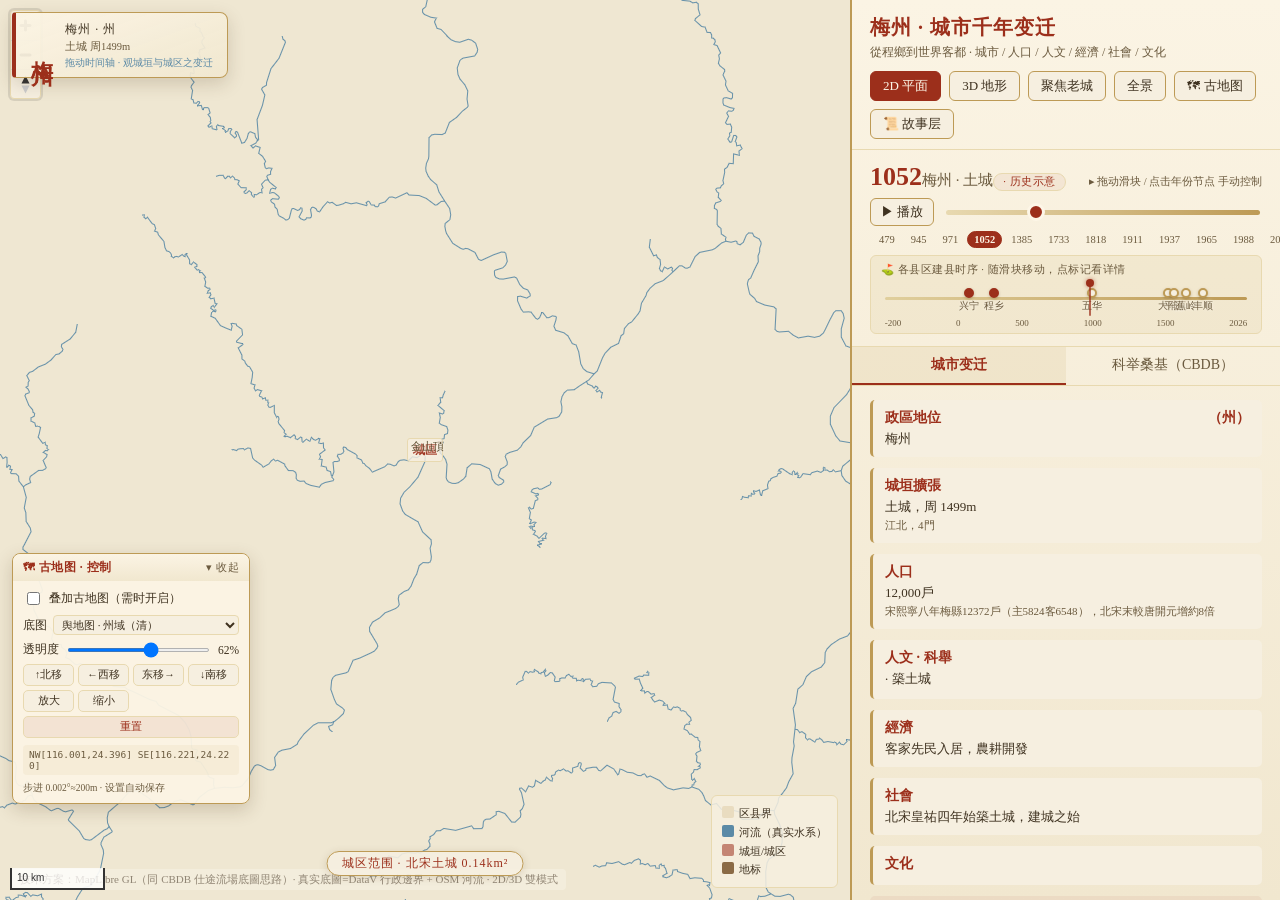
==== city-history/index.html @ 31dab1c7 "feat: add Meizhou city history story map (city-history/)" ====
<!DOCTYPE html>
<html lang="zh-Hans">
<head>
<meta charset="utf-8" />
<meta name="viewport" content="width=device-width, initial-scale=1" />
<title>梅州 · 城市千年变迁｜MapLibre 2D/3D 故事地图</title>
<link rel="stylesheet" href="vendor/maplibre-gl.css" />
<style>
  :root{
    --paper:#efe7d2; --paper2:#f6efe0; --ink:#3f3220; --ink2:#6b5a3e;
    --zhu:#9c2f1b; --zhu2:#c0412a; --gold:#bd9a55; --gold-soft:#e8d9b0;
    --water:#5b8aa6; --jade:#5a8f7b;
  }
  *{box-sizing:border-box;}
  html,body{margin:0;height:100%;font-family:"KaiTi","STKaiti","楷体",serif;color:var(--ink);}
  #app{display:flex;height:100vh;width:100vw;overflow:hidden;background:var(--paper);}
  #mapWrap{position:relative;flex:1;min-width:0;}
  #map{position:absolute;inset:0;}
  /* 标记标签 */
  .lbl{font-family:"KaiTi","STKaiti",serif;color:var(--ink);text-shadow:0 0 3px #f6efe0,0 0 3px #f6efe0;pointer-events:none;white-space:nowrap;font-size:12px;}
  .lbl-county{font-size:13px;font-weight:bold;color:#5a4a2e;}
  .lbl-land{font-size:11px;color:#5a4a2e;}
  .lbl-wall{font-size:12px;font-weight:bold;color:var(--zhu);background:rgba(246,239,224,.78);padding:1px 5px;border-radius:3px;border:1px solid var(--gold-soft);}
  .lbl-river{font-size:10px;color:var(--water);opacity:.85;font-style:italic;}
  /* 右侧面板 */
  #right{width:430px;background:linear-gradient(180deg,#fbf4e4,#f1e7cf);border-left:2px solid var(--gold);display:flex;flex-direction:column;overflow:hidden;}
  #rhead{padding:14px 18px 10px;border-bottom:1px solid var(--gold-soft);}
  #rhead h1{margin:0;font-size:20px;letter-spacing:1px;color:var(--zhu);}
  #rhead .sub{font-size:12px;color:var(--ink2);margin-top:3px;}
  #modeBar{display:flex;gap:8px;margin-top:10px;flex-wrap:wrap;}
  .btn{font-family:inherit;font-size:13px;padding:5px 12px;border:1px solid var(--gold);background:var(--paper2);color:var(--ink);border-radius:6px;cursor:pointer;transition:.15s;}
  .btn:hover{background:var(--gold-soft);}
  .btn.active{background:var(--zhu);color:#fdf6e7;border-color:var(--zhu);}
  #timeline{padding:12px 18px;border-bottom:1px solid var(--gold-soft);}
  #tlTop{display:flex;justify-content:space-between;align-items:baseline;margin-bottom:6px;}
  #yearBig{font-size:26px;font-weight:bold;color:var(--zhu);}
  #nameBig{font-size:15px;color:var(--ink2);}
  #sliderRow{display:flex;align-items:center;gap:10px;}
  #slider{flex:1;-webkit-appearance:none;height:5px;border-radius:3px;background:linear-gradient(90deg,var(--gold-soft),var(--gold));outline:none;}
  #slider::-webkit-slider-thumb{-webkit-appearance:none;width:18px;height:18px;border-radius:50%;background:var(--zhu);border:3px solid #fdf6e7;cursor:pointer;}
  #playBtn{font-size:13px;padding:4px 10px;}
  #tabs{display:flex;border-bottom:1px solid var(--gold-soft);}
  .tab{flex:1;text-align:center;padding:9px 0;font-size:14px;cursor:pointer;color:var(--ink2);}
  .tab.active{color:var(--zhu);font-weight:bold;border-bottom:2px solid var(--zhu);background:rgba(189,154,85,.12);}
  #rbody{flex:1;overflow-y:auto;padding:14px 18px;}
  /* 六维卡片 */
  .dim{margin-bottom:11px;padding:9px 12px;background:var(--paper2);border-left:3px solid var(--gold);border-radius:5px;}
  .dim h3{margin:0 0 3px;font-size:14px;color:var(--zhu);display:flex;justify-content:space-between;}
  .dim .v{font-size:13px;color:var(--ink);}
  .dim .n{font-size:11px;color:var(--ink2);margin-top:2px;line-height:1.45;}
  .desc{font-size:12.5px;line-height:1.6;color:var(--ink);background:rgba(156,47,27,.06);padding:9px 11px;border-radius:5px;margin-top:6px;}
  /* 桑基图 */
  #sankeyWrap{display:none;}
  #sankeyWrap svg{width:100%;height:auto;}
  .sk-note{font-size:11px;color:var(--ink2);line-height:1.5;background:rgba(189,154,85,.1);padding:8px 10px;border-radius:5px;margin-bottom:10px;}
  #footnote{position:absolute;left:12px;bottom:10px;font-size:11px;color:rgba(63,50,32,.55);background:rgba(246,239,224,.7);padding:3px 8px;border-radius:4px;pointer-events:none;}
  .legend{position:absolute;right:12px;bottom:12px;background:rgba(246,239,224,.85);border:1px solid var(--gold-soft);border-radius:6px;padding:8px 10px;font-size:11px;color:var(--ink);line-height:1.7;}
  .legend i{display:inline-block;width:12px;height:12px;border-radius:2px;margin-right:5px;vertical-align:-1px;}
  /* maplibre 控件配色 */
  .maplibregl-ctrl-group{background:var(--paper2);border:1px solid var(--gold-soft);}
  /* ===== 故事层（新增） ===== */
  #storyCard{position:absolute;left:12px;top:86px;width:330px;max-height:66vh;overflow-y:auto;background:rgba(251,244,228,.96);border:1px solid var(--gold);border-radius:8px;box-shadow:0 8px 28px rgba(74,52,20,.22);display:none;z-index:30;padding:0;}
  #storyCard .sc-head{padding:10px 14px 8px;border-bottom:1px solid var(--gold-soft);display:flex;justify-content:space-between;align-items:flex-start;position:sticky;top:0;background:linear-gradient(180deg,#fbf4e4,#f5ecd6);border-radius:8px 8px 0 0;}
  #storyCard .sc-title{font-size:15px;color:var(--zhu);font-weight:bold;letter-spacing:1px;}
  #storyCard .sc-meta{font-size:11px;color:var(--ink2);margin-top:2px;}
  #storyCard .sc-close{cursor:pointer;font-size:16px;color:var(--ink2);border:1px solid var(--gold);border-radius:4px;width:24px;height:24px;text-align:center;line-height:20px;background:var(--paper2);flex-shrink:0;}
  #storyCard .sc-close:hover{background:var(--zhu);color:#fdf6e7;}
  #storyCard .sc-body{padding:10px 14px 14px;font-size:12.5px;line-height:1.75;color:var(--ink);}
  #storyCard .sc-body p{margin:0 0 8px;}
  #storyCard .sc-stats{margin:6px 0;padding:7px 10px;background:rgba(189,154,85,.12);border-left:3px solid var(--gold);border-radius:4px;font-size:12px;line-height:1.7;}
  #storyCard .sc-cb{color:var(--zhu);font-size:12px;}
  #storyCard .sc-src{margin-top:9px;padding-top:7px;border-top:1px dashed var(--gold-soft);font-size:11px;color:var(--ink2);}
  #storyCard .sc-src a{color:var(--water);text-decoration:none;font-weight:bold;}
  #storyCard .sc-src a:hover{text-decoration:underline;}
  #storyCard .sc-fig{margin:8px 0 4px;padding:0;}
  #storyCard .sc-fig img{width:100%;max-height:190px;object-fit:cover;border-radius:6px;border:1px solid var(--gold-soft);box-shadow:0 2px 8px rgba(74,52,20,.15);}
  #storyCard .sc-fig figcaption{font-size:10.5px;color:var(--ink2);text-align:center;margin-top:3px;}
  #storyCard .sc-btn{display:inline-block;margin-top:8px;font-size:12px;padding:4px 12px;border:1px solid var(--zhu);color:var(--zhu);background:rgba(156,47,27,.06);border-radius:14px;cursor:pointer;}
  #storyCard .sc-btn:hover{background:var(--zhu);color:#fdf6e7;}
  .lbl-story{cursor:pointer;font-size:11px;color:#6a4a1f;background:rgba(251,244,228,.85);border:1px solid var(--gold);border-radius:10px;padding:1px 7px;transition:.15s;display:flex;align-items:center;gap:3px;white-space:nowrap;max-width:170px;overflow:hidden;text-overflow:ellipsis;}
  .lbl-story:hover{background:var(--zhu);color:#fdf6e7;border-color:var(--zhu);}
  .lbl-story img{width:17px;height:17px;vertical-align:middle;pointer-events:none;flex-shrink:0;}
  .lbl-story span{overflow:hidden;text-overflow:ellipsis;}
  .lbl-story.person{border-color:var(--water);background:rgba(241,247,244,.92);}
  /* 县区故事卡 */
  .ct-tl-wrap{background:rgba(189,154,85,.08);border-radius:6px;padding:7px 10px;margin:7px 0;max-height:210px;overflow-y:auto;}
  .ct-tl{display:flex;gap:8px;align-items:baseline;padding:3px 0;border-bottom:1px dashed rgba(189,154,85,.35);font-size:11.5px;line-height:1.5;}
  .ct-tl:last-child{border-bottom:none;}
  .ct-tl .ct-yr{color:var(--zhu);font-weight:bold;font-size:12px;flex-shrink:0;width:46px;}
  .ct-tl .ct-ev{color:var(--ink);flex-shrink:0;}
  .ct-tl .ct-nt{color:var(--ink2);}
  .ct-tl.on{background:var(--zhu);border-radius:4px;}
  .ct-tl.on .ct-yr,.ct-tl.on .ct-ev,.ct-tl.on .ct-nt{color:#fdf6e7;}
  .ct-poi-wrap{margin:7px 0;}
  .ct-poi{cursor:pointer;display:inline-block;margin:3px 4px 0 0;padding:3px 10px;background:var(--paper2);border:1px solid var(--gold-soft);border-radius:12px;font-size:11.5px;color:var(--ink);transition:.12s;}
  .ct-poi:hover{background:var(--gold);color:#fdf6e7;border-color:var(--gold);}
  .ct-poi i{font-style:normal;font-size:10px;color:var(--ink2);margin-left:4px;}
  .ct-poi:hover i{color:#fdf6e7;}
  #ctPoiStory{margin-top:6px;padding:7px 10px;background:rgba(91,138,166,.1);border-left:3px solid var(--water);border-radius:4px;font-size:11.5px;line-height:1.6;color:var(--ink);min-height:20px;}
  /* 全市域县区截面面板 */
  .snap-wrap{margin-top:12px;padding:9px 12px;background:linear-gradient(180deg,#fdf9ee,#f6eeda);border:1px solid var(--gold);border-radius:8px;}
  .snap-title{font-size:13px;color:var(--zhu);margin:0 0 6px;letter-spacing:1px;}
  .snap-title span{font-size:11px;color:var(--ink2);}
  #snapList{max-height:300px;overflow-y:auto;}
  .snap-row{display:flex;align-items:baseline;gap:6px;padding:4px 6px;border-radius:4px;cursor:pointer;font-size:11.5px;transition:.12s;}
  .snap-row:hover{background:var(--gold-soft);}
  .snap-row .snap-name{color:var(--ink);font-weight:bold;flex-shrink:0;min-width:74px;}
  .snap-row .snap-st{flex-shrink:0;font-size:10px;padding:1px 7px;border-radius:9px;width:44px;text-align:center;}
  .snap-row .snap-st.est{background:var(--zhu);color:#fdf6e7;}
  .snap-row .snap-st.city{background:var(--gold);color:#fdf6e7;}
  .snap-row .snap-st.pre{background:#b8c4b8;color:#fdf6e7;}
  .snap-row .snap-st.none{background:#d9d2c2;color:var(--ink2);}
  .snap-row .snap-note{color:var(--ink2);overflow:hidden;text-overflow:ellipsis;white-space:nowrap;}
  /* 建县时序条 */
  #estBarWrap{margin-top:7px;padding:7px 10px 5px;background:rgba(189,154,85,.1);border:1px solid var(--gold-soft);border-radius:6px;}
  #estBarTitle{font-size:10.5px;color:var(--ink2);margin-bottom:5px;letter-spacing:.5px;}
  #estBar{position:relative;height:34px;}
  .est-track{position:absolute;top:15px;left:1%;right:1%;height:3px;background:linear-gradient(90deg,#e0cf9d,#bd9a55);border-radius:2px;}
  .est-mark{position:absolute;top:4px;transform:translateX(-50%);cursor:pointer;display:flex;flex-direction:column;align-items:center;font-size:9.5px;color:var(--ink2);z-index:5;transition:.12s;}
  .est-mark .dot{width:10px;height:10px;border-radius:50%;background:var(--paper2);border:2px solid var(--gold);box-shadow:0 1px 3px rgba(74,52,20,.25);}
  .est-mark.est .dot{background:var(--zhu);border-color:var(--zhu);}
  .est-mark:hover .dot{transform:scale(1.35);}
  .est-mark span{margin-top:2px;white-space:nowrap;text-shadow:0 0 3px #f6efe0,0 0 3px #f6efe0;}
  .est-mark:hover span{color:var(--zhu);font-weight:bold;}
  #estCursor{position:absolute;top:0;width:2px;height:34px;background:rgba(156,47,27,.7);border-radius:1px;pointer-events:none;z-index:6;}
  #estCursor::before{content:"";position:absolute;top:-3px;left:-3px;width:8px;height:8px;background:var(--zhu);border-radius:50%;box-shadow:0 0 4px rgba(156,47,27,.6);}
  #estScale{display:flex;justify-content:space-between;font-size:9px;color:var(--ink2);margin-top:2px;padding:0 1%;}
  /* 底图年代模式标签 */
  #eraMode{font-size:10.5px;color:var(--zhu);border:1px solid var(--gold-soft);border-radius:10px;padding:1px 9px;background:rgba(156,47,27,.06);letter-spacing:.5px;flex-shrink:0;}
  /* 古地图控制面板 */
  #oldMapPanel{position:absolute;left:12px;bottom:96px;width:238px;background:rgba(251,244,228,.95);border:1px solid var(--gold);border-radius:8px;box-shadow:0 6px 18px rgba(74,52,20,.2);z-index:24;font-size:11.5px;color:var(--ink);}
  .omp-head{display:flex;justify-content:space-between;align-items:center;padding:6px 10px;background:linear-gradient(180deg,#fbf4e4,#f1e7cf);border-radius:8px 8px 0 0;font-weight:bold;color:var(--zhu);letter-spacing:.5px;cursor:pointer;}
  .omp-coll{font-size:10.5px;color:var(--ink2);font-weight:normal;}
  .omp-body{padding:8px 10px;display:flex;flex-direction:column;gap:7px;}
  .omp-body.hidden{display:none;}
  .omp-row{display:flex;align-items:center;gap:6px;font-size:11.5px;}
  .omp-row input[type=range]{flex:1;height:4px;}
  .omp-row input[type=checkbox]{accent-color:var(--zhu);}
  .omp-grid{display:grid;grid-template-columns:repeat(4,1fr);gap:4px;}
  .omp-btn{font-family:inherit;font-size:10.5px;padding:3px 0;border:1px solid var(--gold-soft);background:var(--paper2);color:var(--ink);border-radius:5px;cursor:pointer;transition:.12s;}
  .omp-btn:hover{background:var(--gold);color:#fdf6e7;border-color:var(--gold);}
  .omp-btn[data-act=reset]{grid-column:span 4;background:rgba(156,47,27,.08);color:var(--zhu);}
  .omp-coords{font-size:9.5px;color:var(--ink2);font-family:Consolas,monospace;background:rgba(189,154,85,.08);padding:4px 6px;border-radius:4px;word-break:break-all;}
  .omp-note{font-size:9.5px;color:var(--ink2);}
  /* 城区范围图层（动画展示城市扩张） */
  #urbanLabel{position:absolute;left:50%;bottom:24px;transform:translateX(-50%);background:rgba(246,239,224,.9);border:1px solid var(--gold);border-radius:14px;padding:3px 14px;font-size:12px;color:var(--zhu);letter-spacing:1px;pointer-events:none;display:none;z-index:20;box-shadow:0 2px 8px rgba(74,52,20,.15);}
  /* 古地名铭牌（地图左上，仿古竖排） */
  #placePlate{position:absolute;left:12px;top:12px;background:linear-gradient(160deg,rgba(251,244,228,.96),rgba(241,231,207,.92));border:1px solid var(--gold);border-left:4px solid var(--zhu);border-radius:4px 8px 8px 4px;padding:8px 14px 7px;box-shadow:0 6px 18px rgba(74,52,20,.18);display:flex;align-items:center;gap:10px;z-index:25;pointer-events:none;}
  #plateName{font-size:22px;font-weight:bold;color:var(--zhu);letter-spacing:3px;writing-mode:vertical-rl;line-height:1.15;}
  #plateRight{display:flex;flex-direction:column;gap:2px;}
  #plateRight .pr1{font-size:12px;color:var(--ink);letter-spacing:1px;}
  #plateRight .pr2{font-size:10.5px;color:var(--ink2);}
  #plateRight .pr3{font-size:10px;color:var(--water);}
  /* 时间轴节点刻度 */
  #tickRow{display:flex;justify-content:space-between;margin-top:5px;padding:0 2px;gap:2px;}
  #tickRow span{cursor:pointer;padding:2px 6px;border-radius:10px;font-size:10.5px;color:var(--ink2);border:1px solid transparent;transition:.12s;user-select:none;}
  #tickRow span:hover{background:var(--gold-soft);border-color:var(--gold);}
  #tickRow span.on{background:var(--zhu);color:#fdf6e7;border-color:var(--zhu);font-weight:bold;}
  #storyLegend{position:absolute;left:12px;bottom:52px;background:rgba(246,239,224,.88);border:1px solid var(--gold-soft);border-radius:6px;padding:6px 9px;font-size:10.5px;color:var(--ink);line-height:1.8;}
  #storyLegend i{display:inline-block;width:10px;height:10px;border-radius:2px;margin-right:4px;vertical-align:-1px;}
  .btn.storyOn{background:var(--gold);color:#fdf6e7;border-color:var(--gold);}
</style>
</head>
<body>
<div id="app">
  <div id="mapWrap">
    <div id="map"></div>
    <div id="placePlate">
      <div id="plateName">梅州</div>
      <div id="plateRight">
        <div class="pr1" id="plateSub">北宋 · 州</div>
        <div class="pr2" id="plateNote">土城初筑 · 城市肇始</div>
        <div class="pr3" id="plateTip">拖动时间轴 · 观城垣与城区之变迁</div>
      </div>
    </div>
    <div id="urbanLabel"></div>
    <div id="storyCard"></div>
    <div id="storyLegend" style="display:none">
      <div><i style="background:rgba(156,47,27,.6)"></i>坊巷 AOI（点击查看故事）</div>
      <div><i style="background:var(--water)"></i>城门 / 建筑 / 人物 POI（点击查看故事）</div>
    </div>
    <div id="oldMapPanel">
      <div class="omp-head"><span>🗺 古地图 · 控制</span><span class="omp-coll" id="ompColl">▾ 收起</span></div>
      <div class="omp-body" id="ompBody">
        <label class="omp-row"><input type="checkbox" id="ompOn"/> 叠加古地图（需时开启）</label>
        <div class="omp-row">底图 <select id="ompMap" style="flex:1;font-family:inherit;font-size:11px;padding:2px 4px;border:1px solid var(--gold-soft);border-radius:4px;background:var(--paper2);color:var(--ink);">
          <option value="jyy">舆地图 · 州域（清）</option>
          <option value="city">城池图 · 州城（咸丰）</option>
        </select></div>
        <div class="omp-row">透明度 <input type="range" id="ompOpacity" min="5" max="100" value="62"/><span id="ompOpVal">62%</span></div>
        <div class="omp-row omp-grid">
          <button class="omp-btn" data-act="n">↑北移</button>
          <button class="omp-btn" data-act="w">←西移</button>
          <button class="omp-btn" data-act="e">东移→</button>
          <button class="omp-btn" data-act="s">↓南移</button>
          <button class="omp-btn" data-act="zo">放大</button>
          <button class="omp-btn" data-act="zi">缩小</button>
          <button class="omp-btn" data-act="reset">重置</button>
        </div>
        <div class="omp-row omp-coords" id="ompCoords"></div>
        <div class="omp-row omp-note">步进 0.002°≈200m · 设置自动保存</div>
      </div>
    </div>
    <div class="legend">
      <div><i style="background:#e9dcc0"></i>区县界</div>
      <div><i style="background:#5b8aa6"></i>河流（真实水系）</div>
      <div><i style="background:rgba(156,47,27,.55)"></i>城垣/城区</div>
      <div><i style="background:#8a6a45"></i>地标</div>
    </div>
    <div id="footnote">技术方案：MapLibre GL（同 CBDB 仕途流場底圖思路）· 真实底圖=DataV 行政邊界 + OSM 河流 · 2D/3D 雙模式</div>
  </div>

  <div id="right">
    <div id="rhead">
      <h1>梅州 · 城市千年变迁</h1>
      <div class="sub">從程鄉到世界客都 · 城市 / 人口 / 人文 / 經濟 / 社會 / 文化</div>
      <div id="modeBar">
        <button class="btn active" id="btn2D">2D 平面</button>
        <button class="btn" id="btn3D">3D 地形</button>
        <button class="btn" id="btnFocus">聚焦老城</button>
        <button class="btn" id="btnAll">全景</button>
        <button class="btn" id="btnOldMap">🗺 古地图</button>
        <button class="btn" id="btnStory">📜 故事层</button>
      </div>
    </div>

    <div id="timeline">
      <div id="tlTop">
        <span id="yearBig">1052</span>
        <span id="nameBig">梅州 · 土城</span>
        <span id="eraMode">· 历史示意</span>
        <span id="tlHint" style="font-size:10.5px;color:var(--ink2);margin-left:auto;">▸ 拖动滑块 / 点击年份节点 手动控制</span>
      </div>
      <div id="sliderRow">
        <button class="btn" id="playBtn">▶ 播放</button>
        <input type="range" id="slider" min="0" max="12" value="3" step="1" />
      </div>
      <div id="tickRow"></div>
      <div id="estBarWrap">
        <div id="estBarTitle">⛳ 各县区建县时序 · 随滑块移动，点标记看详情</div>
        <div id="estBar"><div class="est-track"></div><div id="estCursor"></div></div>
        <div id="estScale"><span>-200</span><span>0</span><span>500</span><span>1000</span><span>1500</span><span>2026</span></div>
      </div>
    </div>

    <div id="tabs">
      <div class="tab active" data-tab="city">城市变迁</div>
      <div class="tab" data-tab="sankey">科举桑基（CBDB）</div>
    </div>

    <div id="rbody">
      <div id="cityWrap">
        <div class="dim"><h3>政區地位 <span id="d-level"></span></h3><div class="v" id="d-name"></div></div>
        <div class="dim"><h3>城垣擴張</h3><div class="v" id="d-wall"></div><div class="n" id="d-wall-n"></div></div>
        <div class="dim"><h3>人口</h3><div class="v" id="d-pop"></div><div class="n" id="d-pop-n"></div></div>
        <div class="dim"><h3>人文 · 科舉</h3><div class="v" id="d-cul"></div><div class="n" id="d-cul-n"></div></div>
        <div class="dim"><h3>經濟</h3><div class="v" id="d-eco"></div></div>
        <div class="dim"><h3>社會</h3><div class="v" id="d-soc"></div></div>
        <div class="dim"><h3>文化</h3><div class="v" id="d-cul2"></div></div>
        <div class="desc" id="d-desc"></div>
        <div class="snap-wrap">
          <h3 class="snap-title">全市域 · 各县区建置截面 <span id="snapYear"></span></h3>
          <div id="snapList"><div style="font-size:11px;color:var(--ink2);padding:4px">随时间轴联动 · 点击行查看县区详情</div></div>
        </div>
      </div>

      <div id="sankeyWrap">
        <div class="sk-note">
          <b>數據說明：</b>左節點「梅州籍進士」按《采芹錄》清代嘉應州文進士 67 人分配至各任官地；其中
          <b>李象元→山東（CBDB 驗證）</b>、<b>黃遵憲→海外（CBDB 驗證）</b>為實證錨點，其餘為代表性估算，
          待 CBDB 全量抽取後校準。流寬=人數。
        </div>
        <svg id="sankey" viewBox="0 0 360 300"></svg>
      </div>
    </div>
  </div>
</div>

<script src="vendor/maplibre-gl.js"></script>
<script src="meizhou-geo.js"></script>
<script src="meizhou-rivers.js"></script>
<script src="meizhou-data.js"></script>
<script src="meizhou-walls-geo.js"></script>
<script src="meizhou-story.js"></script>
<script>
/* ============================================================
 * 梅州城市千年变迁 · MapLibre 2D/3D 故事地圖
 * 真实底图：DataV 行政边界(MEIZHOU_GEO) + OSM 河流(MEIZHOU_RIVERS)
 * 2D = 俯视平面；3D = 傾斜 + DEM 地形 + 城垣擠出
 * ============================================================ */
const map = new maplibregl.Map({
  container:"map",
  style:{
    version:8,
    sources:{
      boundary:{ type:"geojson", data: MEIZHOU_GEO },
      rivers:{ type:"geojson", data: MEIZHOU_RIVERS },
      walls:{ type:"geojson", data:{ type:"FeatureCollection", features:[] } }
    },
    layers:[
      { id:"bg", type:"background", paint:{ "background-color":"#efe7d2" } },
      { id:"county-fill", type:"fill", source:"boundary",
        paint:{ "fill-color":"#e9dcc0", "fill-opacity":0.85 } },
      { id:"county-line", type:"line", source:"boundary",
        paint:{ "line-color":"#a98e5f", "line-width":1.1 } },
      { id:"river", type:"line", source:"rivers",
        paint:{ "line-color":"#5b8aa6", "line-width":[
          "interpolate",["linear"],["zoom"],
          8,0.6, 11,1.6, 14,3.5
        ], "line-opacity":0.9 } },
      { id:"wall-fill", type:"fill", source:"walls",
        paint:{ "fill-color":["case",["==",["get","ancient"],1],"#9c2f1b","#bd9a55"], "fill-opacity":0.28 } },
      { id:"wall-line", type:"line", source:"walls",
        paint:{ "line-color":["case",["get","ancient"],"#9c2f1b","#bd9a55"], "line-width":2.2 } },
      { id:"wall-3d", type:"fill-extrusion", source:"walls", layout:{visibility:"none"},
        paint:{ "fill-extrusion-color":["case",["==",["get","ancient"],1],"#9c2f1b","#bd9a55"],
                 "fill-extrusion-height":["get","height"], "fill-extrusion-opacity":0.78,
                 "fill-extrusion-base":0 } },
      { id:"lm-circle", type:"circle", source:"walls",
        paint:{ "circle-radius":3.5, "circle-color":"#8a6a45", "circle-stroke-color":"#f5efe2", "circle-stroke-width":1 } }
    ]
  },
  center:[116.111,24.309], zoom:9.4, pitch:0, bearing:0, attributionControl:false
});

map.addControl(new maplibregl.NavigationControl({visualizePitch:true}),"top-left");
map.addControl(new maplibregl.ScaleControl({maxWidth:120,unit:"metric"}),"bottom-left");

map.on("load", ()=>{
  injectCountyEstYear();
  buildCountyLabels();
  renderTimeline();   // 初始渲染
});

/* ---------- 县区"建县点亮"（estYear 属性注入 + 动态透明度） ---------- */
const COUNTY_EST_YEAR = { 441481:331, 441422:413, 441424:-195, 441426:1562, 441427:1633, 441423:1628, 441402:479, 441403:479 };
function injectCountyEstYear(){
  try{
    (window.MEIZHOU_GEO.features||[]).forEach(f=>{
      const ad = f.properties && f.properties.adcode;
      f.properties.estYear = COUNTY_EST_YEAR[ad] || 479;
    });
    map.getSource("boundary").setData(window.MEIZHOU_GEO);
  }catch(e){ console.warn("estYear 注入失败", e); }
}
function updateCountyGlow(){
  try{
    const year = T[idx].year;
    map.setPaintProperty("county-fill","fill-opacity",
      ["case",["<=",["get","estYear"],year],0.85,0.13]);
  }catch(e){}
}

/* ---------- 古地图集（按需懒加载 + 双图切换 + 透明度/坐标微调，localStorage 记忆） ---------- */
const OLD_MAPS = [
  { id:"jyy",  name:"舆地图 · 州域", url:"images/jiaying_old_map.jpg",
    coords:[[116.001,24.3959],[116.221,24.3959],[116.221,24.2201],[116.001,24.2201]] },
  { id:"city", name:"城池图 · 州城", url:"images/jiaying_city_map.jpg",
    coords:[[116.0988,24.3165],[116.122,24.3165],[116.122,24.3005],[116.0988,24.3005]] }
];
function getOldMap(){ return OLD_MAPS.find(m=>m.id===oldMapId)||OLD_MAPS[0]; }
function omLoad(){ try{ return JSON.parse(localStorage.getItem("mz_oldmap")||"null"); }catch(e){ return null; } }
function omSave(){ try{ localStorage.setItem("mz_oldmap", JSON.stringify({coords:oldMapCoords,opacity:oldMapOpacity,on:oldMapOn,mapId:oldMapId})); }catch(e){} }
const _om = omLoad();
let oldMapId = _om && _om.mapId ? _om.mapId : "jyy";
const OLD_MAP_DEFAULT = getOldMap().coords.map(p=>[p[0],p[1]]);
let oldMapCoords = _om && _om.coords ? _om.coords : OLD_MAP_DEFAULT.map(p=>[p[0],p[1]]);
let oldMapOpacity = _om && typeof _om.opacity==="number" ? _om.opacity : 0.62;
let oldMapOn = _om ? !!_om.on : false;   // 默认不叠加，需要时开启

function ensureOldMapLayer(cb){
  if(map.getSource("oldmap")){ cb&&cb(); return; }
  const m = getOldMap();
  const tryAdd = ()=>{
    try{
      map.addSource("oldmap",{ type:"image", url:m.url, coordinates:oldMapCoords });
      map.addLayer({ id:"oldmap-raster", type:"raster", source:"oldmap",
        paint:{ "raster-opacity":oldMapOpacity, "raster-resampling":"linear" } }, "county-fill");
      cb&&cb();
    }catch(err){ setTimeout(tryAdd, 300); }
  };
  tryAdd();
}
function switchOldMap(id){
  oldMapId = id;
  // image source 不能换 url → 移除重建
  if(map.getSource("oldmap")){
    try{ map.removeLayer("oldmap-raster"); map.removeSource("oldmap"); }catch(e){}
  }
  const m = getOldMap();
  oldMapCoords = m.coords.map(p=>[p[0],p[1]]);
  const mode = T[idx].year>=1912 ? "modern" : T[idx].year>=1385 ? "mingqing" : "ancient";
  if(oldMapOn) ensureOldMapLayer(()=>applyOldMap(mode));
  updateOldMapUI(); omSave();
}
function applyOldMap(mode){
  if(!map.getLayer("oldmap-raster")) return;
  try{
    const vis = (mode==="modern" || !oldMapOn) ? "none" : "visible";
    map.setLayoutProperty("oldmap-raster","visibility", vis);
    if(vis==="visible") map.setPaintProperty("oldmap-raster","raster-opacity", oldMapOpacity);
  }catch(e){}
}
function setOldMapCoords(){
  const src = map.getSource("oldmap");
  if(src){ try{ src.setCoordinates(oldMapCoords); }catch(e){} }
}
function adjustOldMap(act){
  const c = oldMapCoords;
  const cx=(c[0][0]+c[2][0])/2, cy=(c[0][1]+c[2][1])/2, d=0.002;
  if(act==="n") c.forEach(p=>p[1]+=d);
  if(act==="s") c.forEach(p=>p[1]-=d);
  if(act==="e") c.forEach(p=>p[0]+=d);
  if(act==="w") c.forEach(p=>p[0]-=d);
  if(act==="zo"){ const f=1.05; c.forEach(p=>{ p[0]=cx+(p[0]-cx)*f; p[1]=cy+(p[1]-cy)*f; }); }
  if(act==="zi"){ const f=0.95; c.forEach(p=>{ p[0]=cx+(p[0]-cx)*f; p[1]=cy+(p[1]-cy)*f; }); }
  if(act==="reset"){ oldMapCoords = OLD_MAP_DEFAULT.map(p=>[p[0],p[1]]); }
  setOldMapCoords(); updateOldMapUI(); omSave();
}
function updateOldMapUI(){
  document.getElementById("ompOn").checked = oldMapOn;
  document.getElementById("ompOpacity").value = Math.round(oldMapOpacity*100);
  document.getElementById("ompOpVal").textContent = Math.round(oldMapOpacity*100)+"%";
  document.getElementById("ompMap").value = oldMapId;
  document.getElementById("ompCoords").innerHTML =
    "NW["+oldMapCoords[0][0].toFixed(3)+","+oldMapCoords[0][1].toFixed(3)+"] SE["+oldMapCoords[2][0].toFixed(3)+","+oldMapCoords[2][1].toFixed(3)+"]";
}

/* ---------- 底图时间态化：现代底图随年代淡出，保持地图与叙事同一时间锚 ---------- */
function applyEraStyle(year){
  // 模式：1912+ 现代底图；1385~1911 明清淡化；<1385 历史示意（只留山河骨架）
  const mode = year>=1912 ? "modern" : year>=1385 ? "mingqing" : "ancient";
  const label = mode==="modern" ? "现代底图" : mode==="mingqing" ? "明清淡化" : "历史示意";
  const badge = document.getElementById("eraMode");
  if(badge) badge.textContent = "· "+label;
  // 古地图随模式显隐（现代隐藏）；未开启时不加载
  if(oldMapOn) ensureOldMapLayer(()=>applyOldMap(mode));
  else if(map.getLayer("oldmap-raster")){
    try{ map.setLayoutProperty("oldmap-raster","visibility","none"); }catch(e){}
  }
  try{
    if(mode==="modern"){
      map.setLayoutProperty("county-fill","visibility","visible");
      map.setLayoutProperty("county-line","visibility","visible");
      map.setPaintProperty("county-fill","fill-opacity",
        ["case",["<=",["get","estYear"],year],0.85,0.13]);  // 保留"建县点亮"
      map.setPaintProperty("county-line","line-opacity",1);
      showCountyLabels(true);
    } else if(mode==="mingqing"){
      map.setLayoutProperty("county-fill","visibility","visible");
      map.setLayoutProperty("county-line","visibility","visible");
      map.setPaintProperty("county-fill","fill-opacity",
        ["case",["<=",["get","estYear"],year],0.32,0.08]);   // 淡化+弱化点亮
      map.setPaintProperty("county-line","line-opacity",0.35);
      showCountyLabels(false);   // 隐藏现代县名标签
    } else {
      map.setLayoutProperty("county-fill","visibility","none");   // 历史示意：隐藏现代区县界
      map.setLayoutProperty("county-line","visibility","none");
      showCountyLabels(false);
    }
  }catch(e){}
}
function showCountyLabels(show){
  countyMarkers.forEach(m=>{ try{ m.getElement().style.display = show ? "" : "none"; }catch(e){} });
}

/* DEM 地形（免費 Terrarium，無密鑰）：首次切 3D 時按需加載，
   避免 file:// 打開時因網絡瓦片導致加載掛起；離線時靜默降級為平面傾斜 */
let demAdded=false;
function ensureDem(){
  if(demAdded) return;
  demAdded=true;
  try{
    map.addSource("dem",{
      type:"raster-dem", tileSize:256, encoding:"terrarium", maxzoom:13,
      tiles:["https://s3.amazonaws.com/elevation-tiles-prod/terrarium/{z}/{x}/{y}.png"]
    });
  }catch(e){ console.warn("DEM 源添加失敗（離線）", e); }
}

/* ---------- 县名標籤（HTML Marker，離線可用） ---------- */
let countyMarkers=[];
function buildCountyLabels(){
  const fs = MEIZHOU_GEO.features;
  fs.forEach(f=>{
    const c = f.properties.center;
    if(!c) return;
    const el=document.createElement("div");
    el.className="lbl lbl-county"; el.textContent=f.properties.name;
    const m=new maplibregl.Marker({element:el}).setLngLat(c).addTo(map);
    countyMarkers.push(m);
  });
}

/* ---------- 動態標記（城垣/地標） ---------- */
let dynMarkers=[];
function clearDyn(){ dynMarkers.forEach(m=>m.remove()); dynMarkers=[]; }
function addLabel(lon,lat,text,cls){
  const el=document.createElement("div"); el.className="lbl "+cls; el.textContent=text;
  const m=new maplibregl.Marker({element:el}).setLngLat([lon,lat]).addTo(map);
  dynMarkers.push(m);
}

/* ---------- 時間軸 ---------- */
const T = window.MZ_TIMELINE, LAND = window.MZ_LANDMARKS;
let idx = 3;
const slider=document.getElementById("slider");
const playBtn=document.getElementById("playBtn");
let playing=false, timer=null;
// 滑块範圍隨資料長度自適應，避免越界（資料 12 條 → 0..11）
slider.max = T.length - 1;
// 測試/外部hook：安全切換時間軸節點
window.setIdx = (i)=>{ if(i<0||i>=T.length) return; idx=i; renderTimeline(); };
// 时间轴节点刻度（手动点击跳转）
const tickRow=document.getElementById("tickRow");
T.forEach((t,i)=>{
  const s=document.createElement("span");
  s.textContent=t.year;
  s.title=t.name+"（"+t.year+"年）";
  s.addEventListener("click",()=>{ window.setIdx(i); });
  tickRow.appendChild(s);
});
function syncTick(){
  [...tickRow.children].forEach((s,i)=>s.classList.toggle("on", i===idx));
}

/* ---------- 建县时序条（各县区建县标记 + 游标） ---------- */
const EST_MIN=-200, EST_MAX=2026;
const EST_MARKS = [
  { cid:"xingning", name:"兴宁", year:331,  tip:"东晋咸和六年（331）置兴宁" },
  { cid:"meizhou",  name:"程乡", year:479,  tip:"南齐永明元年（483）置程乡县，今梅城" },
  { cid:"wuhua",    name:"五华", year:1071, tip:"北宋熙宁置长乐县（前195赵佗筑长乐台）" },
  { cid:"dapu",     name:"大埔", year:1526, tip:"明嘉靖五年置大埔（前身：413义招县/607万川）" },
  { cid:"pingyuan", name:"平远", year:1562, tip:"明嘉靖四十一年析四县地置平远" },
  { cid:"jiaoling", name:"蕉岭", year:1633, tip:"明崇祯六年赐名镇平，1914改蕉岭" },
  { cid:"fengshun", name:"丰顺", year:1738, tip:"清乾隆三年置丰顺（明末已有丰顺营）" }
];
const estBar = document.getElementById("estBar");
function buildEstBar(){
  EST_MARKS.forEach(m=>{
    const el=document.createElement("div");
    el.className="est-mark";
    el.style.left = ((m.year-EST_MIN)/(EST_MAX-EST_MIN)*100).toFixed(2)+"%";
    el.dataset.year = m.year;
    el.title = "建县于"+m.year+"年 · "+m.tip;
    el.innerHTML = `<span class="dot"></span><span>${m.name}</span>`;
    el.addEventListener("click",()=>{
      if(m.cid!=="meizhou"){ showCountyCard(m.cid); }
      else { window.setIdx(0); }  // 程乡→跳最早节点
    });
    estBar.appendChild(el);
  });
}
function renderEstBar(){
  const year = T[idx].year;
  document.getElementById("estCursor").style.left = ((year-EST_MIN)/(EST_MAX-EST_MIN)*100).toFixed(2)+"%";
  estBar.querySelectorAll(".est-mark").forEach(el=>{
    el.classList.toggle("est", year>= (+el.dataset.year));
  });
}
buildEstBar();

function renderTimeline(){
  const item = T[idx];
  // 地图：城垣 source（优先使用地理配准后的精确数据）
  const feats=[];
  const GEO = window.MZ_WALLS_GEO;
  if(GEO && GEO.features && GEO.features.length){
    const matched = GEO.features.filter(f=>f.properties && f.properties.year===item.year);
    matched.forEach(f=>{
      const mat = f.properties.material || "";
      const ancient = mat!=="現代城區";
      const h = ancient ? 14 : (mat==="舊城牆拆除"?8:55);
      const clone = JSON.parse(JSON.stringify(f));
      clone.properties = { ...clone.properties, ancient:ancient?1:0, height:h, name:(clone.properties.name||mat)+"·"+item.year };
      feats.push(clone);
    });
  }
  // 无精确数据时回退到示意性 wall.geom
  if(feats.length===0 && item.wall && item.wall.geom){
    const ancient = item.wall.material!=="現代城區";
    const h = ancient ? 14 : (item.wall.material==="舊城牆拆除"?8:55);
    feats.push({ type:"Feature",
      properties:{ ancient:ancient?1:0, height:h, name:item.wall.material+"·"+item.year },
      geometry:{ type:"Polygon", coordinates:[item.wall.geom] } });
  }
  const ws = map.getSource("walls");
  if(ws) ws.setData({ type:"FeatureCollection", features:feats });

  // 動態標記
  clearDyn();
  let labelGeom=null, labelText="", labelW=item.wall;
  if(feats.length){
    const wallFeat = feats.find(f=>f.properties.layer==="wall" || f.geometry.type==="Polygon");
    if(wallFeat){
      labelGeom = wallFeat.geometry.coordinates[0];
      labelText = (wallFeat.properties.material||"城區") + (wallFeat.properties.perimeterM?(" 周"+wallFeat.properties.perimeterM+"m"):"");
      labelW = null; // 已用精确数据，不再使用示意性 wall 的 perimeter/gates
    }
  }
  if(!labelGeom && item.wall && item.wall.geom){
    labelGeom = item.wall.geom;
    labelText = item.wall.perimeterM? (item.wall.material+" 周"+item.wall.perimeterM+"m"+(item.wall.gates?(" "+item.wall.gates+"門"):"")) : (item.wall.material||"城區");
  }
  if(labelGeom){
    let lon=0,lat=0;
    labelGeom.slice(0,-1).forEach(p=>{lon+=p[0];lat+=p[1];});
    const n=labelGeom.length-1; lon/=n; lat/=n;
    addLabel(lon,lat,labelText,"lbl-wall");
  }
  LAND.filter(m=>m.year<=item.year).forEach(m=>{
    addLabel(m.lon,m.lat,m.name,"lbl-land");
  });

  // 右欄
  document.getElementById("yearBig").textContent=item.year;
  document.getElementById("nameBig").textContent=item.name+" · "+(item.wall?item.wall.material:"未築城");
  document.getElementById("d-level").textContent="（"+item.level+"）";
  document.getElementById("d-name").textContent=item.name;
  const w=item.wall;
  document.getElementById("d-wall").textContent = w? (w.material+(w.perimeterM?("，周 "+w.perimeterM+"m"):"")) : "無城郭/現代城區";
  document.getElementById("d-wall-n").textContent = w? (w.location+(w.gates?("，"+w.gates+"門"):"")+(w.wards?("，轄"+w.wards.join("·")+"等坊"):"")) : "";
  const p=item.population;
  document.getElementById("d-pop").textContent = p.value? (p.value.toLocaleString()+(p.unit||"人")) : "無記載";
  document.getElementById("d-pop-n").textContent = p.note||"";
  const c=item.culture;
  document.getElementById("d-cul").textContent = (c.jinshi?("進士 "+c.jinshi+" 人"):"")+(c.tag?(" · "+c.tag):"");
  document.getElementById("d-cul-n").textContent = c.note||"";
  document.getElementById("d-eco").textContent = item.economy.note||"";
  document.getElementById("d-soc").textContent = item.society.note||"";
  document.getElementById("d-cul2").textContent = item.culture.tag? (item.culture.note||"") : (item.culture.note||"");
  document.getElementById("d-desc").textContent = item.desc;
  slider.value=idx;
  syncTick();
}
slider.addEventListener("input",e=>{ idx=+e.target.value; renderTimeline(); });
playBtn.addEventListener("click",()=>{
  playing=!playing; playBtn.textContent=playing?"⏸ 暂停":"▶ 播放";
  if(playing){ timer=setInterval(()=>{ idx=(idx+1)%T.length; renderTimeline(); if(idx===0&&playing){} },1400); }
  else clearInterval(timer);
});

/* ---------- 2D / 3D 切換 ---------- */
const btn2D=document.getElementById("btn2D"), btn3D=document.getElementById("btn3D");
function setMode(mode){
  if(mode==="3D"){
    ensureDem();
    map.easeTo({pitch:58,bearing:-12,duration:900});
    try{ if(map.getSource("dem")) map.setTerrain({source:"dem",exaggeration:1.25}); }catch(e){}
    map.setLayoutProperty("wall-3d","visibility","visible");
    map.setLayoutProperty("wall-fill","visibility","none");
    map.setLayoutProperty("wall-line","visibility","none");
    btn3D.classList.add("active"); btn2D.classList.remove("active");
  }else{
    map.easeTo({pitch:0,bearing:0,duration:900});
    try{ map.setTerrain(null); }catch(e){}
    map.setLayoutProperty("wall-3d","visibility","none");
    map.setLayoutProperty("wall-fill","visibility","visible");
    map.setLayoutProperty("wall-line","visibility","visible");
    btn2D.classList.add("active"); btn3D.classList.remove("active");
  }
}
btn2D.addEventListener("click",()=>setMode("2D"));
btn3D.addEventListener("click",()=>setMode("3D"));
document.getElementById("btnFocus").addEventListener("click",()=>map.easeTo({center:[116.111,24.309],zoom:14,duration:900}));
document.getElementById("btnAll").addEventListener("click",()=>map.easeTo({center:[116.18,24.45],zoom:8.6,duration:900}));

/* ---------- 標籤頁 ---------- */
document.querySelectorAll(".tab").forEach(t=>{
  t.addEventListener("click",()=>{
    document.querySelectorAll(".tab").forEach(x=>x.classList.remove("active"));
    t.classList.add("active");
    const tab=t.dataset.tab;
    document.getElementById("cityWrap").style.display = tab==="city"?"block":"none";
    document.getElementById("sankeyWrap").style.display = tab==="sankey"?"block":"none";
    if(tab==="sankey") renderSankey();
  });
});

/* ---------- CBDB 科舉桑基圖（純 SVG，離線） ---------- */
const SANKEY={
  total:67,
  nodes:[
    {id:"src",name:"梅州籍進士",side:"L"},
    {id:"jing",name:"京師(中央)",side:"R"},
    {id:"gd",name:"廣東",side:"R"},
    {id:"jx",name:"江西",side:"R"},
    {id:"fj",name:"福建",side:"R"},
    {id:"sd",name:"山東",side:"R"},
    {id:"hw",name:"海外(日英美)",side:"R"}
  ],
  links:[
    {s:"src",t:"jing",v:18},
    {s:"src",t:"gd",v:22},
    {s:"src",t:"jx",v:8},
    {s:"src",t:"fj",v:6},
    {s:"src",t:"sd",v:5},
    {s:"src",t:"hw",v:8}
  ]
};
function renderSankey(){
  const svg=document.getElementById("sankey"); svg.innerHTML="";
  const W=360,H=300,Lx=18,Rx=W-110,nodeW=14;
  const R=SANKEY.nodes.filter(n=>n.side==="R");
  // 右節點高度 = 對應連線總和
  const nodeVal = {};
  SANKEY.links.forEach(l=>{ nodeVal[l.t]=(nodeVal[l.t]||0)+l.v; });
  const maxR=R.reduce((a,n)=>a+(nodeVal[n.id]||0),0), maxL=SANKEY.total;

  // 右節點佈局
  const layout={};
  let y=10, gap=2;
  R.forEach(n=>{
    const v=nodeVal[n.id]||0;
    const h=Math.max((v/maxR)*(H-24),5);
    layout[n.id]={y0:y, h:h, v:v}; y+=h+gap;
  });

  // 1) 連結（曲線）——先畫，被節點覆蓋
  const lh=(v)=>Math.max((v/maxL)*(H-24),2);
  let sy0=H/2-40;
  SANKEY.links.forEach(l=>{
    const lo=layout[l.t]; if(!lo) return;
    const th=lh(l.v);
    const x0=Lx+nodeW, x1=Rx, mx=(x0+x1)/2;
    const y0a=sy0, y0b=sy0+th;
    const y1a=lo.y0+(lo.h-th)/2, y1b=y1a+th;
    const path=document.createElementNS("http://www.w3.org/2000/svg","path");
    path.setAttribute("d",`M${x0},${y0a} C${mx},${y0a} ${mx},${y1a} ${x1},${y1a} L${x1},${y1b} C${mx},${y1b} ${mx},${y0b} ${x0},${y0b} Z`);
    path.setAttribute("fill","rgba(156,47,27,.18)"); path.setAttribute("stroke","rgba(156,47,27,.22)"); path.setAttribute("stroke-width","0.5");
    svg.appendChild(path); sy0+=th;
  });

  // 2) 左節點
  const src=document.createElementNS("http://www.w3.org/2000/svg","rect");
  src.setAttribute("x",Lx); src.setAttribute("y",H/2-40); src.setAttribute("width",nodeW); src.setAttribute("height",80);
  src.setAttribute("fill","#9c2f1b"); svg.appendChild(src);
  const st=document.createElementNS("http://www.w3.org/2000/svg","text");
  st.setAttribute("x",Lx+nodeW+6); st.setAttribute("y",H/2+4); st.setAttribute("font-size","12"); st.setAttribute("fill","#3f3220"); st.setAttribute("font-family","KaiTi,serif");
  st.textContent="梅州籍進士 "+SANKEY.total; svg.appendChild(st);

  // 3) 右節點 + 標籤
  R.forEach(n=>{
    const lo=layout[n.id];
    const r=document.createElementNS("http://www.w3.org/2000/svg","rect");
    r.setAttribute("x",Rx); r.setAttribute("y",lo.y0); r.setAttribute("width",nodeW); r.setAttribute("height",lo.h);
    r.setAttribute("fill","#5a8f7b"); svg.appendChild(r);
    const t=document.createElementNS("http://www.w3.org/2000/svg","text");
    t.setAttribute("x",Rx-6); t.setAttribute("y",lo.y0+lo.h/2+4); t.setAttribute("text-anchor","end"); t.setAttribute("font-size","11"); t.setAttribute("fill","#3f3220"); t.setAttribute("font-family","KaiTi,serif");
    t.textContent=n.name+" "+lo.v; svg.appendChild(t);
  });
}

/* ============================================================
 * 故事层（MZ_STORY）：坊巷 AOI + 城门/建筑/人物 POI + 任官弧线
 * 时间绑定：要素按 year <= 当前时间轴年份 过滤显示
 * 可追溯：每条记录 story 卡内嵌 source.name + source.url 链接
 * ============================================================ */
const STORY = window.MZ_STORY;
let storyOn = false;
let storyPoiMarkers = [], storyAoiData = null, storyArcOn = false;
const card = document.getElementById("storyCard");

/* ---------- AOI 图层（坊巷面） ---------- */
function ensureStoryAoiLayer(cb){
  if(map.getSource("story-aoi")){ cb&&cb(); return; }
  const tryAdd = ()=>{
    try{
      map.addSource("story-aoi",{ type:"geojson", data:{type:"FeatureCollection",features:[]} });
      map.addLayer({ id:"story-aoi-fill", type:"fill", source:"story-aoi",
        paint:{ "fill-color":["case",["==",["get","type"],"event"],"#8a6a45","#9c2f1b"],
                "fill-opacity":0.15 } });
      map.addLayer({ id:"story-aoi-line", type:"line", source:"story-aoi",
        paint:{ "line-color":["case",["==",["get","type"],"event"],"#8a6a45","#9c2f1b"],
                "line-width":1.5, "line-dasharray":[2,1] } });
      map.on("click", e=>{
        // ① 优先命中 AOI 面
        const hits = map.queryRenderedFeatures(e.point,{layers:["story-aoi-fill"]});
        if(hits.length){
          showStoryCard({ type:"aoi", id:hits[0].properties.id,
            name:hits[0].properties.name, year:hits[0].properties.year,
            story:hits[0].properties.story, source:tryParse(hits[0].properties.source),
            stats:tryParse(hits[0].properties.stats) });
          return;
        }
        // ② 就近命中可见 POI（解决 marker 遮挡点不到/点错的问题）
        if(storyOn){
          const curYear = T[idx].year;
          let best=null, bestD=Infinity;
          STORY.pois.forEach(p=>{
            if((p.year||9999)>curYear) return;
            const pt = map.project([p.lon,p.lat]);
            const d = Math.hypot(pt.x-e.point.x, pt.y-e.point.y);
            if(d<bestD){ bestD=d; best=p; }
          });
          if(best && bestD<30){ showStoryCard(best); return; }
        }
        // ③ 命中县区面 → 弹县区故事卡（adcode 映射）
        const ch = map.queryRenderedFeatures(e.point,{layers:["county-fill"]});
        if(ch.length){
          const cid = COUNTY_ADCODE[ch[0].properties.adcode];
          if(cid){ showCountyCard(cid); return; }
        }
        // ④ 空白处关闭卡片
        closeCard();
      });
      map.on("mousemove", e=>{
        const hits = map.queryRenderedFeatures(e.point,{layers:["story-aoi-fill"]});
        map.getCanvas().style.cursor = hits.length ? "pointer" : "";
      });
      map.on("zoomend", ()=>{ if(storyOn) renderStoryPoi(); });  // zoom 变化切换 POI 显示模式
      cb&&cb();
    }catch(err){ setTimeout(tryAdd, 300); }  // style 未就绪则重试
  };
  tryAdd();
}
function tryParse(s){ try{ return JSON.parse(s); }catch(err){ return null; } }

/* ---------- POI DOM 标记 ---------- */
function clearStoryPoi(){ storyPoiMarkers.forEach(m=>m.remove()); storyPoiMarkers=[]; }
function renderStoryPoi(){
  clearStoryPoi();
  if(!storyOn) return;
  const curYear = T[idx].year;
  const z = map.getZoom();
  // ★ zoom 分层：低倍率（全景）只显示图标；高倍率（聚焦老城）显示图标+名称
  const iconOnly = z < 11.5;
  let created = 0, failed = 0;
  STORY.pois.filter(p=> (p.year||9999) <= curYear ).forEach(p=>{
    try{
      const el=document.createElement("div");
      el.className="lbl lbl-story"+(p.type==="person"?" person":"");
      const name = p.name;
      el.innerHTML = `<img src="icons/${p.icon||"icon-landmark"}.png" alt=""/>` + (iconOnly? "" : `<span>${name}</span>`);
      el.title = (p.desc||name);
      el.addEventListener("click",e=>{ e.stopPropagation(); showStoryCard(p); });
      const m=new maplibregl.Marker({element:el}).setLngLat([p.lon,p.lat]).addTo(map);
      // 层级设到 marker 包装层（兄弟排序才生效）：人物 > 事件 > 城门 > 建筑
      try{
        const zi = p.type==="person"?260 : p.type==="event"?250 : p.type==="gate"?240 : 230;
        m.getElement().parentElement.style.zIndex = zi;
      }catch(e2){}
      storyPoiMarkers.push(m);
      created++;
    }catch(err){ failed++; }  // 单个失败不中断整体
  });
  // style 未就绪导致全部失败 → 稍后重试（不阻塞其他功能）
  if(created===0 && failed>0){
    setTimeout(()=>{ if(storyOn) renderStoryPoi(); }, 500);
  }
}

/* ---------- 城区范围动画层（城市扩张） ---------- */
function ensureUrbanLayer(cb){
  if(map.getSource("urban")){ cb&&cb(); return; }
  const tryAdd = ()=>{
    try{
      map.addSource("urban",{ type:"geojson", data:{type:"FeatureCollection",features:[]} });
      map.addLayer({ id:"urban-fill", type:"fill", source:"urban",
        paint:{ "fill-color":["case",["==",["get","latest"],1],"#9c2f1b","#bd9a55"],
                "fill-opacity":["case",["==",["get","latest"],1],0.22,0.11] } });
      map.addLayer({ id:"urban-line", type:"line", source:"urban",
        paint:{ "line-color":["case",["==",["get","latest"],1],"#9c2f1b","#bd9a55"],
                "line-width":["case",["==",["get","latest"],1],2.4,1.2],
                "line-dasharray":["case",["==",["get","latest"],1],["literal",[1,0]],["literal",[3,2]]],
                "line-opacity":0.9 } });
      cb&&cb();
    }catch(err){ setTimeout(tryAdd, 300); }
  };
  tryAdd();
}
function renderUrban(){
  const src = map.getSource("urban");
  if(!src) return;
  const curYear = T[idx].year;
  const urbanLabel=document.getElementById("urbanLabel");
  // ★ 年轮式叠加：显示 <= 当前年份的所有城区切片（老→新，透明度递增强调最新）
  const layers=[];
  (STORY.urbanGrowth||[]).forEach(u=>{
    if(u.year<=curYear)
      layers.push({ type:"Feature", properties:{year:u.year,label:u.label,latest:(u.year===curYear?1:0)},
                    geometry:{ type:"Polygon", coordinates:[u.geom] } });
  });
  if(layers.length){
    src.setData({ type:"FeatureCollection", features:layers });
    const latest = layers[layers.length-1].properties;
    urbanLabel.textContent = "城区范围 · "+latest.label+(layers.length>1?("（历代轮廓 "+layers.length+" 环叠加）"):"");
    urbanLabel.style.display="block";
  } else {
    src.setData({ type:"FeatureCollection", features:[] });
    urbanLabel.style.display="none";
  }
}

/* ---------- 古地名铭牌 ---------- */
function renderPlacePlate(){
  const item = T[idx];
  const pn = (STORY.placeNames||{})[item.year] || item.name;
  document.getElementById("plateName").textContent = pn;
  document.getElementById("plateSub").textContent = item.name+" · "+(item.level||"");
  const w=item.wall;
  document.getElementById("plateNote").textContent = w? (w.material+(w.perimeterM?(" 周"+w.perimeterM+"m"):"")) : (item.society.note||"").slice(0,14);
}

/* ---------- 任官弧线（人物 PATH） ---------- */
function ensureArcLayer(cb){
  if(map.getSource("career-arc")){ cb&&cb(); return; }
  const tryAdd = ()=>{
    try{
      map.addSource("career-arc",{ type:"geojson", data:{type:"FeatureCollection",features:[]} });
      map.addLayer({ id:"career-arc-line", type:"line", source:"career-arc",
        paint:{ "line-color":"#c0412a", "line-width":1.6, "line-opacity":0.75,
                "line-dasharray":[3,2] } });
      cb&&cb();
    }catch(err){ setTimeout(tryAdd, 300); }
  };
  tryAdd();
}
function arcPoints(p1, p2, n=42){
  const pts=[];
  const lift = Math.min(0.09, Math.abs(p2[0]-p1[0])*0.18); // 弧高∝经度差
  for(let i=0;i<=n;i++){
    const t=i/n;
    let lon = p1[0]+(p2[0]-p1[0])*t;
    let lat = p1[1]+(p2[1]-p1[1])*t + Math.sin(Math.PI*t)*lift; // 中部鼓起
    pts.push([+lon.toFixed(5), +lat.toFixed(5)]);
  }
  return pts;
}
function drawPersonArcs(person){
  if(!storyArcOn) return;
  const feats=[];
  (person.careers||[]).forEach(c=>{
    feats.push({ type:"Feature",
      properties:{ name:c.post+" · "+c.place, from:person.name },
      geometry:{ type:"LineString", coordinates:arcPoints([person.home.lon,person.home.lat],[c.lon,c.lat]) } });
  });
  ensureArcLayer(()=>{
    map.getSource("career-arc").setData({type:"FeatureCollection",features:feats});
  });
}
function clearArcs(){ if(map.getSource("career-arc")) map.getSource("career-arc").setData({type:"FeatureCollection",features:[]}); }

/* ---------- 故事卡 ---------- */
function sourceHtml(src){
  if(!src) return "";
  if(src.url) return `<a href="${src.url}" target="_blank" rel="noopener">${src.name||"资料来源"} ↗</a>`;
  return `<span>${src.name||""}</span>`;
}
function mediaLinks(media){
  if(!media || !media.length) return "";
  const seen={};
  const imgs=[], links=[];
  (media||[]).forEach(m=>{
    if(!m) return;
    if(m.type==="img" && m.src){
      imgs.push(`<figure class="sc-fig"><img src="${m.src}" alt="${m.title||''}" loading="lazy"/><figcaption>${m.title||''}</figcaption></figure>`);
    } else if(m.url && !seen[m.url]){
      seen[m.url]=1;
      links.push(`<a href="${m.url}" target="_blank" rel="noopener">📷 ${m.title||"影像资料"}</a>`);
    }
  });
  let h="";
  if(imgs.length) h += imgs.join("");
  if(links.length) h += `<div class="sc-src">🖼 更多老照片：${links.join(" · ")}</div>`;
  return h;
}
function closeCard(){ card.style.display="none"; clearArcs(); storyArcOn=false; clearTempPoi(); }
function showStoryCard(item){
  if(!item) return;
  let title="", meta="", body="", statsHtml="", mediaHtml="", src=item.source;
  if(item.type==="aoi" || item.type==="ward"){
    const w = STORY.wards.find(x=>x.id===item.id);
    title = w? w.name : item.name;
    meta = "坊巷 · 始建于 "+(item.year||"")+" 年";
    body = `<p>${item.story||""}</p>`;
    if(w){
      const s=w.stats||{};
      if(s.jinshi||s.totalKejia)
        statsHtml = `<div class="sc-stats"><b>科甲统计：</b>进士 ${s.jinshi||0} · 文举 ${s.wenJuren||0} · 武举 ${s.wuJuren||0} · 共 ${s.totalKejia||"-"}</div>`;
      if(w.highlights && w.highlights.length)
        statsHtml += `<div class="sc-stats"><b>坊巷亮点：</b>${w.highlights.join("；")}</div>`;
      if(w.buildings && w.buildings.length)
        statsHtml += `<div class="sc-stats"><b>坊内建筑：</b>${w.buildings.map(b=>b.name).join("、")}</div>`;
      body += `<p><b>相关人物：</b>${(w.people||[]).map(pid=>{const p=STORY.people.find(x=>x.id===pid);return p?p.name:pid;}).join("、")||"无"}</p>`;
    }
    src = w? w.source : src;
  } else if(item.type==="person"){
    const p = STORY.people.find(x=>x.id===item.personId);
    if(p){
      title = p.name; meta = (p.era||"")+" · "+p.headline;
      body = `<p>${p.story||""}</p>`;
      if(p.kin && p.kin.length)
        statsHtml = `<div class="sc-stats"><b>亲属：</b>${p.kin.map(k=>`${k.rel} ${k.name}`).join("、")}</div>`;
      if(p.careers && p.careers.length)
        statsHtml += `<div class="sc-stats"><b>任官：</b>${p.careers.map(c=>c.post+"（"+c.place+"）").join(" → ")}</div>`;
      src = p.source;
      mediaHtml = mediaLinks(p.media);
    } else { title=item.name; body=`<p>${item.story||""}</p>`; }
  } else {
    title = item.name; meta = (item.year? ("公元"+item.year+"年") : "");
    body = `<p>${item.story||""}</p>`;
    if(item.desc && item.desc!==item.story) body += `<p class="sc-cb">${item.desc}</p>`;
    mediaHtml = mediaLinks(item.media);
  }
  card.innerHTML = `
    <div class="sc-head">
      <div><div class="sc-title">${title}</div><div class="sc-meta">${meta}</div></div>
      <div class="sc-close" title="关闭">✕</div>
    </div>
    <div class="sc-body">
      ${body}
      ${statsHtml}
      ${mediaHtml}
      ${src? `<div class="sc-src">🔗 资料来源：${sourceHtml(src)}${src.quote?`<br/><i style="color:#8a7a55">“${src.quote}”</i>`:""}</div>`:""}
      ${item.type==="person"||item.personId? `<div class="sc-btn" id="scArcBtn">${storyArcOn?"收起任官弧线":"🗺 查看任官路径（"+((STORY.people.find(x=>x.id===item.personId)||{}).careers||[]).length+" 条）"}</div>`:""}
    </div>`;
  card.style.display="block";
  card.querySelector(".sc-close").addEventListener("click", closeCard);
  const arcBtn = card.querySelector("#scArcBtn");
  if(arcBtn){
    arcBtn.addEventListener("click",()=>{
      storyArcOn=!storyArcOn;
      const p = STORY.people.find(x=>x.id===item.personId);
      if(storyArcOn){ drawPersonArcs(p); arcBtn.textContent="收起任官弧线"; }
      else { clearArcs(); arcBtn.textContent="🗺 查看任官路径"; }
    });
  }
}

/* ---------- 县区故事卡（点击县区面触发，与主时间轴联动） ---------- */
const COUNTY_ADCODE = { 441481:"xingning", 441422:"dapu", 441424:"wuhua", 441426:"pingyuan", 441427:"jiaoling", 441423:"fengshun" };
let tempPoiMarkers = [];
function clearTempPoi(){ tempPoiMarkers.forEach(m=>m.remove()); tempPoiMarkers=[]; }
function showCountyCard(cid){
  const c = STORY.counties.find(x=>x.id===cid);
  if(!c) return;
  const curYear = T[idx].year;
  // 沿革节点高亮：当前年份落在哪个节点区间
  let activeIdx = -1;
  c.timeline.forEach((t,i)=>{ if(t.year<=curYear) activeIdx=i; });
  const tlHtml = c.timeline.map((t,i)=>{
    const on = i===activeIdx;
    return `<div class="ct-tl${on?' on':''}"><span class="ct-yr">${t.year===-195?'前195':t.year}</span><span class="ct-ev">${t.event}</span><span class="ct-nt">${t.note||''}</span></div>`;
  }).join("");
  const poiHtml = c.pois.map(p=>{
    return `<span class="ct-poi" data-lon="${p.lon}" data-lat="${p.lat}" data-name="${p.name}" data-story="${(p.story||'').replace(/"/g,'&quot;')}">${p.name}<i>${p.year?p.year:''}</i></span>`;
  }).join("");
  const factsHtml = (c.culture.facts||[]).map(f=>`<div class="sc-stats" style="margin:4px 0"><b>·</b> ${f}</div>`).join("");
  const peopleHtml = (c.culture.people||[]).map(p=>`<span class="tag">${p.name}${p.era?('（'+p.era+'）'):''}</span>`).join(" ");
  const academicHtml = (c.culture.academic||[]).map(a=>`<span>${a}</span>`).join(" · ");
  card.innerHTML = `
    <div class="sc-head">
      <div><div class="sc-title">${c.name} · ${c.headline||''}</div>
      <div class="sc-meta">建置：${c.establishedNote||''}</div></div>
      <div class="sc-close" title="关闭">✕</div>
    </div>
    <div class="sc-body">
      <p class="sc-cb"><b>县名由来：</b>${c.nameOrigin||''}</p>
      <div class="ct-tl-wrap"><b style="font-size:12px;color:var(--zhu)">建置沿革 · 随时间轴联动</b>${tlHtml}</div>
      <div class="ct-poi-wrap"><b style="font-size:12px;color:var(--zhu)">县区地标 · 点击地图定位</b>${poiHtml}
      <div id="ctPoiStory">点击上方地标查看简介</div></div>
      ${factsHtml}
      ${peopleHtml?`<div class="sc-stats"><b>名人：</b>${peopleHtml}</div>`:""}
      ${academicHtml?`<div class="sc-src">📚 学术/文献：${academicHtml}</div>`:""}
      ${c.source?`<div class="sc-src">🔗 资料来源：${sourceHtml(c.source)}</div>`:""}
    </div>`;
  card.style.display="block";
  card.querySelector(".sc-close").addEventListener("click", closeCard);
  clearTempPoi();
  card.querySelectorAll(".ct-poi").forEach(el=>{
    el.addEventListener("click",()=>{
      const lon=+el.dataset.lon, lat=+el.dataset.lat;
      map.flyTo({center:[lon,lat],zoom:11.5,duration:1200});
      clearTempPoi();
      const t=document.createElement("div"); t.className="lbl lbl-story";
      t.innerHTML=`<img src="icons/icon-landmark.png" alt=""/><span>${el.dataset.name}</span>`;
      const m=new maplibregl.Marker({element:t}).setLngLat([lon,lat]).addTo(map);
      tempPoiMarkers.push(m);
      document.getElementById("ctPoiStory").textContent = el.dataset.story||"";
    });
  });
}

/* ---------- 全市域县区截面（统一时间线驱动） ---------- */
function renderCountySnapshot(){
  const year = T[idx].year;
  document.getElementById("snapYear").textContent = "· "+year+"年";
  const rows = [];
  // ① 州城（程乡/梅州主线，即当前主节点）
  const m = T[idx];
  rows.push({ id:"meizhou", name:m.name, status:"州城", cls:"city",
    note:"（"+(m.wall?m.wall.material:"未築城")+(m.wall&&m.wall.perimeterM?(" 周"+m.wall.perimeterM+"m"):"")+"）" });
  // ② 各县区（从 counties 沿革时间线计算当前状态）
  STORY.counties.forEach(c=>{
    let active=null;
    c.timeline.forEach(t=>{ if(t.year<=year) active=t; });
    if(active){
      const est = year>=c.established;
      const shown = est? c.name : c.name+"（"+active.event+"）";
      rows.push({ id:c.id, name:shown, status:est?"已建县":"已设治", cls:est?"est":"pre",
        note: (est? active.event+"·"+year : active.event)+(active.note?("；"+active.note):"") });
    } else {
      rows.push({ id:c.id, name:c.name, status:"未建县", cls:"none", note:c.preEstablished||"" });
    }
  });
  const list = document.getElementById("snapList");
  list.innerHTML = rows.map(r=>
    `<div class="snap-row" data-cid="${r.id}">
       <span class="snap-name">${r.name}</span>
       <span class="snap-st ${r.cls}">${r.status}</span>
       <span class="snap-note" title="${r.note||''}">${r.note||''}</span>
     </div>`).join("");
  list.querySelectorAll(".snap-row").forEach(el=>{
    el.addEventListener("click",()=>{
      const cid = el.dataset.cid;
      if(cid==="meizhou"){ closeCard(); return; }
      showCountyCard(cid);
    });
  });
}

/* ---------- 故事层总开关 ---------- */
const btnStory=document.getElementById("btnStory");
const storyLegend=document.getElementById("storyLegend");
function setStory(on){
  storyOn=on;
  btnStory.classList.toggle("storyOn",on);
  storyLegend.style.display = on? "block":"none";
  if(on){
    ensureStoryAoiLayer(()=>{
      const curYear = T[idx].year;
      map.getSource("story-aoi").setData({
        type:"FeatureCollection",
        features: STORY.aoi.features.filter(f=>(f.properties.year||9999)<=curYear)
      });
    });
    renderStoryPoi();
  } else {
    clearStoryPoi();
    clearArcs(); storyArcOn=false; closeCard();
    if(map.getSource("story-aoi"))
      map.getSource("story-aoi").setData({type:"FeatureCollection",features:[]});
  }
}
btnStory.addEventListener("click",()=>setStory(!storyOn));

/* ---------- 古地图控制面板（开关/透明度/坐标微调） ---------- */
const btnOldMap=document.getElementById("btnOldMap");
function setOldMapOn(on){
  oldMapOn=on;
  btnOldMap.classList.toggle("storyOn",on);
  const mode = T[idx].year>=1912 ? "modern" : T[idx].year>=1385 ? "mingqing" : "ancient";
  if(on) ensureOldMapLayer(()=>applyOldMap(mode));
  else if(map.getLayer("oldmap-raster")){
    try{ map.setLayoutProperty("oldmap-raster","visibility","none"); }catch(e){}
  }
  updateOldMapUI(); omSave();
}
btnOldMap.addEventListener("click",()=>setOldMapOn(!oldMapOn));
document.getElementById("ompOn").addEventListener("change",e=>setOldMapOn(e.target.checked));
document.getElementById("ompOpacity").addEventListener("input",e=>{
  oldMapOpacity = (+e.target.value)/100;
  document.getElementById("ompOpVal").textContent = Math.round(oldMapOpacity*100)+"%";
  if(map.getLayer("oldmap-raster"))
    map.setPaintProperty("oldmap-raster","raster-opacity", oldMapOpacity);
  omSave();
});
document.getElementById("ompMap").addEventListener("change",e=>switchOldMap(e.target.value));
document.querySelectorAll(".omp-btn[data-act]").forEach(b=>{
  b.addEventListener("click",()=>adjustOldMap(b.dataset.act));
});
document.getElementById("ompColl").addEventListener("click",()=>{
  const body=document.getElementById("ompBody");
  body.classList.toggle("hidden");
  document.getElementById("ompColl").textContent = body.classList.contains("hidden") ? "▸ 展开" : "▾ 收起";
});
updateOldMapUI();

/* 时间轴变化时刷新故事层过滤（在 renderTimeline 末尾调用） */
const _rt_orig = window.renderTimeline || renderTimeline;
function renderTimelineWithStory(){
  _rt_orig();
  renderPlacePlate();
  ensureUrbanLayer(()=>renderUrban());
  applyEraStyle(T[idx].year);
  renderCountySnapshot();
  renderEstBar();
  if(storyOn && map.getSource("story-aoi")){
    const curYear = T[idx].year;
    map.getSource("story-aoi").setData({
      type:"FeatureCollection",
      features: STORY.aoi.features.filter(f=>(f.properties.year||9999)<=curYear)
    });
    renderStoryPoi();
  }
}
renderTimeline = renderTimelineWithStory;
</script>
</body>
</html>
---- city-history/vendor/maplibre-gl.css ----
.maplibregl-map{font:12px/20px Helvetica Neue,Arial,Helvetica,sans-serif;overflow:hidden;position:relative;-webkit-tap-highlight-color:rgb(0 0 0/0)}.maplibregl-canvas{left:0;position:absolute;top:0}.maplibregl-map:fullscreen{height:100%;width:100%}.maplibregl-ctrl-group button.maplibregl-ctrl-compass{touch-action:none}.maplibregl-canvas-container.maplibregl-interactive,.maplibregl-ctrl-group button.maplibregl-ctrl-compass{cursor:grab;-webkit-user-select:none;-moz-user-select:none;user-select:none}.maplibregl-canvas-container.maplibregl-interactive.maplibregl-track-pointer{cursor:pointer}.maplibregl-canvas-container.maplibregl-interactive:active,.maplibregl-ctrl-group button.maplibregl-ctrl-compass:active{cursor:grabbing}.maplibregl-canvas-container.maplibregl-touch-zoom-rotate,.maplibregl-canvas-container.maplibregl-touch-zoom-rotate .maplibregl-canvas{touch-action:pan-x pan-y}.maplibregl-canvas-container.maplibregl-touch-drag-pan,.maplibregl-canvas-container.maplibregl-touch-drag-pan .maplibregl-canvas{touch-action:pinch-zoom}.maplibregl-canvas-container.maplibregl-touch-zoom-rotate.maplibregl-touch-drag-pan,.maplibregl-canvas-container.maplibregl-touch-zoom-rotate.maplibregl-touch-drag-pan .maplibregl-canvas{touch-action:none}.maplibregl-canvas-container.maplibregl-touch-drag-pan.maplibregl-cooperative-gestures,.maplibregl-canvas-container.maplibregl-touch-drag-pan.maplibregl-cooperative-gestures .maplibregl-canvas{touch-action:pan-x pan-y}.maplibregl-ctrl-bottom-left,.maplibregl-ctrl-bottom-right,.maplibregl-ctrl-top-left,.maplibregl-ctrl-top-right{pointer-events:none;position:absolute;z-index:2}.maplibregl-ctrl-top-left{left:0;top:0}.maplibregl-ctrl-top-right{right:0;top:0}.maplibregl-ctrl-bottom-left{bottom:0;left:0}.maplibregl-ctrl-bottom-right{bottom:0;right:0}.maplibregl-ctrl{clear:both;pointer-events:auto;transform:translate(0)}.maplibregl-ctrl-top-left .maplibregl-ctrl{float:left;margin:10px 0 0 10px}.maplibregl-ctrl-top-right .maplibregl-ctrl{float:right;margin:10px 10px 0 0}.maplibregl-ctrl-bottom-left .maplibregl-ctrl{float:left;margin:0 0 10px 10px}.maplibregl-ctrl-bottom-right .maplibregl-ctrl{float:right;margin:0 10px 10px 0}.maplibregl-ctrl-group{background:#fff;border-radius:4px}.maplibregl-ctrl-group:not(:empty){box-shadow:0 0 0 2px rgba(0,0,0,.1)}@media (forced-colors:active){.maplibregl-ctrl-group:not(:empty){box-shadow:0 0 0 2px ButtonText}}.maplibregl-ctrl-group button{background-color:transparent;border:0;box-sizing:border-box;cursor:pointer;display:block;height:29px;outline:none;padding:0;width:29px}.maplibregl-ctrl-group button+button{border-top:1px solid #ddd}.maplibregl-ctrl button .maplibregl-ctrl-icon{background-position:50%;background-repeat:no-repeat;display:block;height:100%;width:100%}@media (forced-colors:active){.maplibregl-ctrl-icon{background-color:transparent}.maplibregl-ctrl-group button+button{border-top:1px solid ButtonText}}.maplibregl-ctrl button::-moz-focus-inner{border:0;padding:0}.maplibregl-ctrl-attrib-button:focus,.maplibregl-ctrl-group button:focus{box-shadow:0 0 2px 2px #0096ff}.maplibregl-ctrl button:disabled{cursor:not-allowed}.maplibregl-ctrl button:disabled .maplibregl-ctrl-icon{opacity:.25}@media (hover:hover){.maplibregl-ctrl button:not(:disabled):hover{background-color:rgba(0,0,0,.05)}}.maplibregl-ctrl button:not(:disabled):active{background-color:rgba(0,0,0,.05)}.maplibregl-ctrl-group button:focus:focus-visible{box-shadow:0 0 2px 2px #0096ff}.maplibregl-ctrl-group button:focus:not(:focus-visible){box-shadow:none}.maplibregl-ctrl-group button:focus:first-child{border-radius:4px 4px 0 0}.maplibregl-ctrl-group button:focus:last-child{border-radius:0 0 4px 4px}.maplibregl-ctrl-group button:focus:only-child{border-radius:inherit}.maplibregl-ctrl button.maplibregl-ctrl-zoom-out .maplibregl-ctrl-icon{background-image:url("data:image/svg+xml;charset=utf-8,%3Csvg xmlns='http://www.w3.org/2000/svg' width='29' height='29' fill='%23333' viewBox='0 0 29 29'%3E%3Cpath d='M10 13c-.75 0-1.5.75-1.5 1.5S9.25 16 10 16h9c.75 0 1.5-.75 1.5-1.5S19.75 13 19 13z'/%3E%3C/svg%3E")}.maplibregl-ctrl button.maplibregl-ctrl-zoom-in .maplibregl-ctrl-icon{background-image:url("data:image/svg+xml;charset=utf-8,%3Csvg xmlns='http://www.w3.org/2000/svg' width='29' height='29' fill='%23333' viewBox='0 0 29 29'%3E%3Cpath d='M14.5 8.5c-.75 0-1.5.75-1.5 1.5v3h-3c-.75 0-1.5.75-1.5 1.5S9.25 16 10 16h3v3c0 .75.75 1.5 1.5 1.5S16 19.75 16 19v-3h3c.75 0 1.5-.75 1.5-1.5S19.75 13 19 13h-3v-3c0-.75-.75-1.5-1.5-1.5'/%3E%3C/svg%3E")}@media (forced-colors:active){.maplibregl-ctrl button.maplibregl-ctrl-zoom-out .maplibregl-ctrl-icon{background-image:url("data:image/svg+xml;charset=utf-8,%3Csvg xmlns='http://www.w3.org/2000/svg' width='29' height='29' fill='%23fff' viewBox='0 0 29 29'%3E%3Cpath d='M10 13c-.75 0-1.5.75-1.5 1.5S9.25 16 10 16h9c.75 0 1.5-.75 1.5-1.5S19.75 13 19 13z'/%3E%3C/svg%3E")}.maplibregl-ctrl button.maplibregl-ctrl-zoom-in .maplibregl-ctrl-icon{background-image:url("data:image/svg+xml;charset=utf-8,%3Csvg xmlns='http://www.w3.org/2000/svg' width='29' height='29' fill='%23fff' viewBox='0 0 29 29'%3E%3Cpath d='M14.5 8.5c-.75 0-1.5.75-1.5 1.5v3h-3c-.75 0-1.5.75-1.5 1.5S9.25 16 10 16h3v3c0 .75.75 1.5 1.5 1.5S16 19.75 16 19v-3h3c.75 0 1.5-.75 1.5-1.5S19.75 13 19 13h-3v-3c0-.75-.75-1.5-1.5-1.5'/%3E%3C/svg%3E")}}@media (forced-colors:active) and (prefers-color-scheme:light){.maplibregl-ctrl button.maplibregl-ctrl-zoom-out .maplibregl-ctrl-icon{background-image:url("data:image/svg+xml;charset=utf-8,%3Csvg xmlns='http://www.w3.org/2000/svg' width='29' height='29' viewBox='0 0 29 29'%3E%3Cpath d='M10 13c-.75 0-1.5.75-1.5 1.5S9.25 16 10 16h9c.75 0 1.5-.75 1.5-1.5S19.75 13 19 13z'/%3E%3C/svg%3E")}.maplibregl-ctrl button.maplibregl-ctrl-zoom-in .maplibregl-ctrl-icon{background-image:url("data:image/svg+xml;charset=utf-8,%3Csvg xmlns='http://www.w3.org/2000/svg' width='29' height='29' viewBox='0 0 29 29'%3E%3Cpath d='M14.5 8.5c-.75 0-1.5.75-1.5 1.5v3h-3c-.75 0-1.5.75-1.5 1.5S9.25 16 10 16h3v3c0 .75.75 1.5 1.5 1.5S16 19.75 16 19v-3h3c.75 0 1.5-.75 1.5-1.5S19.75 13 19 13h-3v-3c0-.75-.75-1.5-1.5-1.5'/%3E%3C/svg%3E")}}.maplibregl-ctrl button.maplibregl-ctrl-fullscreen .maplibregl-ctrl-icon{background-image:url("data:image/svg+xml;charset=utf-8,%3Csvg xmlns='http://www.w3.org/2000/svg' width='29' height='29' fill='%23333' viewBox='0 0 29 29'%3E%3Cpath d='M24 16v5.5c0 1.75-.75 2.5-2.5 2.5H16v-1l3-1.5-4-5.5 1-1 5.5 4 1.5-3zM6 16l1.5 3 5.5-4 1 1-4 5.5 3 1.5v1H7.5C5.75 24 5 23.25 5 21.5V16zm7-11v1l-3 1.5 4 5.5-1 1-5.5-4L6 13H5V7.5C5 5.75 5.75 5 7.5 5zm11 2.5c0-1.75-.75-2.5-2.5-2.5H16v1l3 1.5-4 5.5 1 1 5.5-4 1.5 3h1z'/%3E%3C/svg%3E")}.maplibregl-ctrl button.maplibregl-ctrl-shrink .maplibregl-ctrl-icon{background-image:url("data:image/svg+xml;charset=utf-8,%3Csvg xmlns='http://www.w3.org/2000/svg' width='29' height='29' viewBox='0 0 29 29'%3E%3Cpath d='M18.5 16c-1.75 0-2.5.75-2.5 2.5V24h1l1.5-3 5.5 4 1-1-4-5.5 3-1.5v-1zM13 18.5c0-1.75-.75-2.5-2.5-2.5H5v1l3 1.5L4 24l1 1 5.5-4 1.5 3h1zm3-8c0 1.75.75 2.5 2.5 2.5H24v-1l-3-1.5L25 5l-1-1-5.5 4L17 5h-1zM10.5 13c1.75 0 2.5-.75 2.5-2.5V5h-1l-1.5 3L5 4 4 5l4 5.5L5 12v1z'/%3E%3C/svg%3E")}@media (forced-colors:active){.maplibregl-ctrl button.maplibregl-ctrl-fullscreen .maplibregl-ctrl-icon{background-image:url("data:image/svg+xml;charset=utf-8,%3Csvg xmlns='http://www.w3.org/2000/svg' width='29' height='29' fill='%23fff' viewBox='0 0 29 29'%3E%3Cpath d='M24 16v5.5c0 1.75-.75 2.5-2.5 2.5H16v-1l3-1.5-4-5.5 1-1 5.5 4 1.5-3zM6 16l1.5 3 5.5-4 1 1-4 5.5 3 1.5v1H7.5C5.75 24 5 23.25 5 21.5V16zm7-11v1l-3 1.5 4 5.5-1 1-5.5-4L6 13H5V7.5C5 5.75 5.75 5 7.5 5zm11 2.5c0-1.75-.75-2.5-2.5-2.5H16v1l3 1.5-4 5.5 1 1 5.5-4 1.5 3h1z'/%3E%3C/svg%3E")}.maplibregl-ctrl button.maplibregl-ctrl-shrink .maplibregl-ctrl-icon{background-image:url("data:image/svg+xml;charset=utf-8,%3Csvg xmlns='http://www.w3.org/2000/svg' width='29' height='29' fill='%23fff' viewBox='0 0 29 29'%3E%3Cpath d='M18.5 16c-1.75 0-2.5.75-2.5 2.5V24h1l1.5-3 5.5 4 1-1-4-5.5 3-1.5v-1zM13 18.5c0-1.75-.75-2.5-2.5-2.5H5v1l3 1.5L4 24l1 1 5.5-4 1.5 3h1zm3-8c0 1.75.75 2.5 2.5 2.5H24v-1l-3-1.5L25 5l-1-1-5.5 4L17 5h-1zM10.5 13c1.75 0 2.5-.75 2.5-2.5V5h-1l-1.5 3L5 4 4 5l4 5.5L5 12v1z'/%3E%3C/svg%3E")}}@media (forced-colors:active) and (prefers-color-scheme:light){.maplibregl-ctrl button.maplibregl-ctrl-fullscreen .maplibregl-ctrl-icon{background-image:url("data:image/svg+xml;charset=utf-8,%3Csvg xmlns='http://www.w3.org/2000/svg' width='29' height='29' viewBox='0 0 29 29'%3E%3Cpath d='M24 16v5.5c0 1.75-.75 2.5-2.5 2.5H16v-1l3-1.5-4-5.5 1-1 5.5 4 1.5-3zM6 16l1.5 3 5.5-4 1 1-4 5.5 3 1.5v1H7.5C5.75 24 5 23.25 5 21.5V16zm7-11v1l-3 1.5 4 5.5-1 1-5.5-4L6 13H5V7.5C5 5.75 5.75 5 7.5 5zm11 2.5c0-1.75-.75-2.5-2.5-2.5H16v1l3 1.5-4 5.5 1 1 5.5-4 1.5 3h1z'/%3E%3C/svg%3E")}.maplibregl-ctrl button.maplibregl-ctrl-shrink .maplibregl-ctrl-icon{background-image:url("data:image/svg+xml;charset=utf-8,%3Csvg xmlns='http://www.w3.org/2000/svg' width='29' height='29' viewBox='0 0 29 29'%3E%3Cpath d='M18.5 16c-1.75 0-2.5.75-2.5 2.5V24h1l1.5-3 5.5 4 1-1-4-5.5 3-1.5v-1zM13 18.5c0-1.75-.75-2.5-2.5-2.5H5v1l3 1.5L4 24l1 1 5.5-4 1.5 3h1zm3-8c0 1.75.75 2.5 2.5 2.5H24v-1l-3-1.5L25 5l-1-1-5.5 4L17 5h-1zM10.5 13c1.75 0 2.5-.75 2.5-2.5V5h-1l-1.5 3L5 4 4 5l4 5.5L5 12v1z'/%3E%3C/svg%3E")}}.maplibregl-ctrl button.maplibregl-ctrl-compass .maplibregl-ctrl-icon{background-image:url("data:image/svg+xml;charset=utf-8,%3Csvg xmlns='http://www.w3.org/2000/svg' width='29' height='29' fill='%23333' viewBox='0 0 29 29'%3E%3Cpath d='m10.5 14 4-8 4 8z'/%3E%3Cpath fill='%23ccc' d='m10.5 16 4 8 4-8z'/%3E%3C/svg%3E")}@media (forced-colors:active){.maplibregl-ctrl button.maplibregl-ctrl-compass .maplibregl-ctrl-icon{background-image:url("data:image/svg+xml;charset=utf-8,%3Csvg xmlns='http://www.w3.org/2000/svg' width='29' height='29' fill='%23fff' viewBox='0 0 29 29'%3E%3Cpath d='m10.5 14 4-8 4 8z'/%3E%3Cpath fill='%23ccc' d='m10.5 16 4 8 4-8z'/%3E%3C/svg%3E")}}@media (forced-colors:active) and (prefers-color-scheme:light){.maplibregl-ctrl button.maplibregl-ctrl-compass .maplibregl-ctrl-icon{background-image:url("data:image/svg+xml;charset=utf-8,%3Csvg xmlns='http://www.w3.org/2000/svg' width='29' height='29' viewBox='0 0 29 29'%3E%3Cpath d='m10.5 14 4-8 4 8z'/%3E%3Cpath fill='%23ccc' d='m10.5 16 4 8 4-8z'/%3E%3C/svg%3E")}}.maplibregl-ctrl button.maplibregl-ctrl-globe .maplibregl-ctrl-icon{background-image:url("data:image/svg+xml;charset=utf-8,%3Csvg xmlns='http://www.w3.org/2000/svg' width='22' height='22' fill='none' stroke='%23333' viewBox='0 0 22 22'%3E%3Ccircle cx='11' cy='11' r='8.5'/%3E%3Cpath d='M17.5 11c0 4.819-3.02 8.5-6.5 8.5S4.5 15.819 4.5 11 7.52 2.5 11 2.5s6.5 3.681 6.5 8.5Z'/%3E%3Cpath d='M13.5 11c0 2.447-.331 4.64-.853 6.206-.262.785-.562 1.384-.872 1.777-.314.399-.58.517-.775.517s-.461-.118-.775-.517c-.31-.393-.61-.992-.872-1.777C8.831 15.64 8.5 13.446 8.5 11s.331-4.64.853-6.206c.262-.785.562-1.384.872-1.777.314-.399.58-.517.775-.517s.461.118.775.517c.31.393.61.992.872 1.777.522 1.565.853 3.76.853 6.206Z'/%3E%3Cpath d='M11 7.5c-1.909 0-3.622-.166-4.845-.428-.616-.132-1.08-.283-1.379-.434a1.3 1.3 0 0 1-.224-.138q.07-.058.224-.138c.299-.151.763-.302 1.379-.434C7.378 5.666 9.091 5.5 11 5.5s3.622.166 4.845.428c.616.132 1.08.283 1.379.434.105.053.177.1.224.138q-.07.058-.224.138c-.299.151-.763.302-1.379.434-1.223.262-2.936.428-4.845.428ZM4.486 6.436ZM11 16.5c-1.909 0-3.622-.166-4.845-.428-.616-.132-1.08-.283-1.379-.434a1.3 1.3 0 0 1-.224-.138 1.3 1.3 0 0 1 .224-.138c.299-.151.763-.302 1.379-.434C7.378 14.666 9.091 14.5 11 14.5s3.622.166 4.845.428c.616.132 1.08.283 1.379.434.105.053.177.1.224.138a1.3 1.3 0 0 1-.224.138c-.299.151-.763.302-1.379.434-1.223.262-2.936.428-4.845.428Zm-6.514-1.064ZM11 12.5c-2.46 0-4.672-.222-6.255-.574-.796-.177-1.406-.38-1.805-.59a1.5 1.5 0 0 1-.39-.272.3.3 0 0 1-.047-.064.3.3 0 0 1 .048-.064c.066-.073.189-.167.389-.272.399-.21 1.009-.413 1.805-.59C6.328 9.722 8.54 9.5 11 9.5s4.672.222 6.256.574c.795.177 1.405.38 1.804.59.2.105.323.2.39.272a.3.3 0 0 1 .047.064.3.3 0 0 1-.048.064 1.4 1.4 0 0 1-.389.272c-.399.21-1.009.413-1.804.59-1.584.352-3.796.574-6.256.574Zm-8.501-1.51v.002zm0 .018v.002zm17.002.002v-.002zm0-.018v-.002z'/%3E%3C/svg%3E")}.maplibregl-ctrl button.maplibregl-ctrl-globe-enabled .maplibregl-ctrl-icon{background-image:url("data:image/svg+xml;charset=utf-8,%3Csvg xmlns='http://www.w3.org/2000/svg' width='22' height='22' fill='none' stroke='%2333b5e5' viewBox='0 0 22 22'%3E%3Ccircle cx='11' cy='11' r='8.5'/%3E%3Cpath d='M17.5 11c0 4.819-3.02 8.5-6.5 8.5S4.5 15.819 4.5 11 7.52 2.5 11 2.5s6.5 3.681 6.5 8.5Z'/%3E%3Cpath d='M13.5 11c0 2.447-.331 4.64-.853 6.206-.262.785-.562 1.384-.872 1.777-.314.399-.58.517-.775.517s-.461-.118-.775-.517c-.31-.393-.61-.992-.872-1.777C8.831 15.64 8.5 13.446 8.5 11s.331-4.64.853-6.206c.262-.785.562-1.384.872-1.777.314-.399.58-.517.775-.517s.461.118.775.517c.31.393.61.992.872 1.777.522 1.565.853 3.76.853 6.206Z'/%3E%3Cpath d='M11 7.5c-1.909 0-3.622-.166-4.845-.428-.616-.132-1.08-.283-1.379-.434a1.3 1.3 0 0 1-.224-.138q.07-.058.224-.138c.299-.151.763-.302 1.379-.434C7.378 5.666 9.091 5.5 11 5.5s3.622.166 4.845.428c.616.132 1.08.283 1.379.434.105.053.177.1.224.138q-.07.058-.224.138c-.299.151-.763.302-1.379.434-1.223.262-2.936.428-4.845.428ZM4.486 6.436ZM11 16.5c-1.909 0-3.622-.166-4.845-.428-.616-.132-1.08-.283-1.379-.434a1.3 1.3 0 0 1-.224-.138 1.3 1.3 0 0 1 .224-.138c.299-.151.763-.302 1.379-.434C7.378 14.666 9.091 14.5 11 14.5s3.622.166 4.845.428c.616.132 1.08.283 1.379.434.105.053.177.1.224.138a1.3 1.3 0 0 1-.224.138c-.299.151-.763.302-1.379.434-1.223.262-2.936.428-4.845.428Zm-6.514-1.064ZM11 12.5c-2.46 0-4.672-.222-6.255-.574-.796-.177-1.406-.38-1.805-.59a1.5 1.5 0 0 1-.39-.272.3.3 0 0 1-.047-.064.3.3 0 0 1 .048-.064c.066-.073.189-.167.389-.272.399-.21 1.009-.413 1.805-.59C6.328 9.722 8.54 9.5 11 9.5s4.672.222 6.256.574c.795.177 1.405.38 1.804.59.2.105.323.2.39.272a.3.3 0 0 1 .047.064.3.3 0 0 1-.048.064 1.4 1.4 0 0 1-.389.272c-.399.21-1.009.413-1.804.59-1.584.352-3.796.574-6.256.574Zm-8.501-1.51v.002zm0 .018v.002zm17.002.002v-.002zm0-.018v-.002z'/%3E%3C/svg%3E")}.maplibregl-ctrl button.maplibregl-ctrl-terrain .maplibregl-ctrl-icon{background-image:url("data:image/svg+xml;charset=utf-8,%3Csvg xmlns='http://www.w3.org/2000/svg' width='22' height='22' fill='%23333' viewBox='0 0 22 22'%3E%3Cpath d='m1.754 13.406 4.453-4.851 3.09 3.09 3.281 3.277.969-.969-3.309-3.312 3.844-4.121 6.148 6.886h1.082v-.855l-7.207-8.07-4.84 5.187L6.169 6.57l-5.48 5.965v.871ZM.688 16.844h20.625v1.375H.688Zm0 0'/%3E%3C/svg%3E")}.maplibregl-ctrl button.maplibregl-ctrl-terrain-enabled .maplibregl-ctrl-icon{background-image:url("data:image/svg+xml;charset=utf-8,%3Csvg xmlns='http://www.w3.org/2000/svg' width='22' height='22' fill='%2333b5e5' viewBox='0 0 22 22'%3E%3Cpath d='m1.754 13.406 4.453-4.851 3.09 3.09 3.281 3.277.969-.969-3.309-3.312 3.844-4.121 6.148 6.886h1.082v-.855l-7.207-8.07-4.84 5.187L6.169 6.57l-5.48 5.965v.871ZM.688 16.844h20.625v1.375H.688Zm0 0'/%3E%3C/svg%3E")}.maplibregl-ctrl button.maplibregl-ctrl-geolocate .maplibregl-ctrl-icon{background-image:url("data:image/svg+xml;charset=utf-8,%3Csvg xmlns='http://www.w3.org/2000/svg' width='29' height='29' fill='%23333' viewBox='0 0 20 20'%3E%3Cpath d='M10 4C9 4 9 5 9 5v.1A5 5 0 0 0 5.1 9H5s-1 0-1 1 1 1 1 1h.1A5 5 0 0 0 9 14.9v.1s0 1 1 1 1-1 1-1v-.1a5 5 0 0 0 3.9-3.9h.1s1 0 1-1-1-1-1-1h-.1A5 5 0 0 0 11 5.1V5s0-1-1-1m0 2.5a3.5 3.5 0 1 1 0 7 3.5 3.5 0 1 1 0-7'/%3E%3Ccircle cx='10' cy='10' r='2'/%3E%3C/svg%3E")}.maplibregl-ctrl button.maplibregl-ctrl-geolocate:disabled .maplibregl-ctrl-icon{background-image:url("data:image/svg+xml;charset=utf-8,%3Csvg xmlns='http://www.w3.org/2000/svg' width='29' height='29' fill='%23aaa' viewBox='0 0 20 20'%3E%3Cpath d='M10 4C9 4 9 5 9 5v.1A5 5 0 0 0 5.1 9H5s-1 0-1 1 1 1 1 1h.1A5 5 0 0 0 9 14.9v.1s0 1 1 1 1-1 1-1v-.1a5 5 0 0 0 3.9-3.9h.1s1 0 1-1-1-1-1-1h-.1A5 5 0 0 0 11 5.1V5s0-1-1-1m0 2.5a3.5 3.5 0 1 1 0 7 3.5 3.5 0 1 1 0-7'/%3E%3Ccircle cx='10' cy='10' r='2'/%3E%3Cpath fill='red' d='m14 5 1 1-9 9-1-1z'/%3E%3C/svg%3E")}.maplibregl-ctrl button.maplibregl-ctrl-geolocate.maplibregl-ctrl-geolocate-active .maplibregl-ctrl-icon{background-image:url("data:image/svg+xml;charset=utf-8,%3Csvg xmlns='http://www.w3.org/2000/svg' width='29' height='29' fill='%2333b5e5' viewBox='0 0 20 20'%3E%3Cpath d='M10 4C9 4 9 5 9 5v.1A5 5 0 0 0 5.1 9H5s-1 0-1 1 1 1 1 1h.1A5 5 0 0 0 9 14.9v.1s0 1 1 1 1-1 1-1v-.1a5 5 0 0 0 3.9-3.9h.1s1 0 1-1-1-1-1-1h-.1A5 5 0 0 0 11 5.1V5s0-1-1-1m0 2.5a3.5 3.5 0 1 1 0 7 3.5 3.5 0 1 1 0-7'/%3E%3Ccircle cx='10' cy='10' r='2'/%3E%3C/svg%3E")}.maplibregl-ctrl button.maplibregl-ctrl-geolocate.maplibregl-ctrl-geolocate-active-error .maplibregl-ctrl-icon{background-image:url("data:image/svg+xml;charset=utf-8,%3Csvg xmlns='http://www.w3.org/2000/svg' width='29' height='29' fill='%23e58978' viewBox='0 0 20 20'%3E%3Cpath d='M10 4C9 4 9 5 9 5v.1A5 5 0 0 0 5.1 9H5s-1 0-1 1 1 1 1 1h.1A5 5 0 0 0 9 14.9v.1s0 1 1 1 1-1 1-1v-.1a5 5 0 0 0 3.9-3.9h.1s1 0 1-1-1-1-1-1h-.1A5 5 0 0 0 11 5.1V5s0-1-1-1m0 2.5a3.5 3.5 0 1 1 0 7 3.5 3.5 0 1 1 0-7'/%3E%3Ccircle cx='10' cy='10' r='2'/%3E%3C/svg%3E")}.maplibregl-ctrl button.maplibregl-ctrl-geolocate.maplibregl-ctrl-geolocate-background .maplibregl-ctrl-icon{background-image:url("data:image/svg+xml;charset=utf-8,%3Csvg xmlns='http://www.w3.org/2000/svg' width='29' height='29' fill='%2333b5e5' viewBox='0 0 20 20'%3E%3Cpath d='M10 4C9 4 9 5 9 5v.1A5 5 0 0 0 5.1 9H5s-1 0-1 1 1 1 1 1h.1A5 5 0 0 0 9 14.9v.1s0 1 1 1 1-1 1-1v-.1a5 5 0 0 0 3.9-3.9h.1s1 0 1-1-1-1-1-1h-.1A5 5 0 0 0 11 5.1V5s0-1-1-1m0 2.5a3.5 3.5 0 1 1 0 7 3.5 3.5 0 1 1 0-7'/%3E%3C/svg%3E")}.maplibregl-ctrl button.maplibregl-ctrl-geolocate.maplibregl-ctrl-geolocate-background-error .maplibregl-ctrl-icon{background-image:url("data:image/svg+xml;charset=utf-8,%3Csvg xmlns='http://www.w3.org/2000/svg' width='29' height='29' fill='%23e54e33' viewBox='0 0 20 20'%3E%3Cpath d='M10 4C9 4 9 5 9 5v.1A5 5 0 0 0 5.1 9H5s-1 0-1 1 1 1 1 1h.1A5 5 0 0 0 9 14.9v.1s0 1 1 1 1-1 1-1v-.1a5 5 0 0 0 3.9-3.9h.1s1 0 1-1-1-1-1-1h-.1A5 5 0 0 0 11 5.1V5s0-1-1-1m0 2.5a3.5 3.5 0 1 1 0 7 3.5 3.5 0 1 1 0-7'/%3E%3C/svg%3E")}.maplibregl-ctrl button.maplibregl-ctrl-geolocate.maplibregl-ctrl-geolocate-waiting .maplibregl-ctrl-icon{animation:maplibregl-spin 2s linear infinite}@media (forced-colors:active){.maplibregl-ctrl button.maplibregl-ctrl-geolocate .maplibregl-ctrl-icon{background-image:url("data:image/svg+xml;charset=utf-8,%3Csvg xmlns='http://www.w3.org/2000/svg' width='29' height='29' fill='%23fff' viewBox='0 0 20 20'%3E%3Cpath d='M10 4C9 4 9 5 9 5v.1A5 5 0 0 0 5.1 9H5s-1 0-1 1 1 1 1 1h.1A5 5 0 0 0 9 14.9v.1s0 1 1 1 1-1 1-1v-.1a5 5 0 0 0 3.9-3.9h.1s1 0 1-1-1-1-1-1h-.1A5 5 0 0 0 11 5.1V5s0-1-1-1m0 2.5a3.5 3.5 0 1 1 0 7 3.5 3.5 0 1 1 0-7'/%3E%3Ccircle cx='10' cy='10' r='2'/%3E%3C/svg%3E")}.maplibregl-ctrl button.maplibregl-ctrl-geolocate:disabled .maplibregl-ctrl-icon{background-image:url("data:image/svg+xml;charset=utf-8,%3Csvg xmlns='http://www.w3.org/2000/svg' width='29' height='29' fill='%23999' viewBox='0 0 20 20'%3E%3Cpath d='M10 4C9 4 9 5 9 5v.1A5 5 0 0 0 5.1 9H5s-1 0-1 1 1 1 1 1h.1A5 5 0 0 0 9 14.9v.1s0 1 1 1 1-1 1-1v-.1a5 5 0 0 0 3.9-3.9h.1s1 0 1-1-1-1-1-1h-.1A5 5 0 0 0 11 5.1V5s0-1-1-1m0 2.5a3.5 3.5 0 1 1 0 7 3.5 3.5 0 1 1 0-7'/%3E%3Ccircle cx='10' cy='10' r='2'/%3E%3Cpath fill='red' d='m14 5 1 1-9 9-1-1z'/%3E%3C/svg%3E")}.maplibregl-ctrl button.maplibregl-ctrl-geolocate.maplibregl-ctrl-geolocate-active .maplibregl-ctrl-icon{background-image:url("data:image/svg+xml;charset=utf-8,%3Csvg xmlns='http://www.w3.org/2000/svg' width='29' height='29' fill='%2333b5e5' viewBox='0 0 20 20'%3E%3Cpath d='M10 4C9 4 9 5 9 5v.1A5 5 0 0 0 5.1 9H5s-1 0-1 1 1 1 1 1h.1A5 5 0 0 0 9 14.9v.1s0 1 1 1 1-1 1-1v-.1a5 5 0 0 0 3.9-3.9h.1s1 0 1-1-1-1-1-1h-.1A5 5 0 0 0 11 5.1V5s0-1-1-1m0 2.5a3.5 3.5 0 1 1 0 7 3.5 3.5 0 1 1 0-7'/%3E%3Ccircle cx='10' cy='10' r='2'/%3E%3C/svg%3E")}.maplibregl-ctrl button.maplibregl-ctrl-geolocate.maplibregl-ctrl-geolocate-active-error .maplibregl-ctrl-icon{background-image:url("data:image/svg+xml;charset=utf-8,%3Csvg xmlns='http://www.w3.org/2000/svg' width='29' height='29' fill='%23e58978' viewBox='0 0 20 20'%3E%3Cpath d='M10 4C9 4 9 5 9 5v.1A5 5 0 0 0 5.1 9H5s-1 0-1 1 1 1 1 1h.1A5 5 0 0 0 9 14.9v.1s0 1 1 1 1-1 1-1v-.1a5 5 0 0 0 3.9-3.9h.1s1 0 1-1-1-1-1-1h-.1A5 5 0 0 0 11 5.1V5s0-1-1-1m0 2.5a3.5 3.5 0 1 1 0 7 3.5 3.5 0 1 1 0-7'/%3E%3Ccircle cx='10' cy='10' r='2'/%3E%3C/svg%3E")}.maplibregl-ctrl button.maplibregl-ctrl-geolocate.maplibregl-ctrl-geolocate-background .maplibregl-ctrl-icon{background-image:url("data:image/svg+xml;charset=utf-8,%3Csvg xmlns='http://www.w3.org/2000/svg' width='29' height='29' fill='%2333b5e5' viewBox='0 0 20 20'%3E%3Cpath d='M10 4C9 4 9 5 9 5v.1A5 5 0 0 0 5.1 9H5s-1 0-1 1 1 1 1 1h.1A5 5 0 0 0 9 14.9v.1s0 1 1 1 1-1 1-1v-.1a5 5 0 0 0 3.9-3.9h.1s1 0 1-1-1-1-1-1h-.1A5 5 0 0 0 11 5.1V5s0-1-1-1m0 2.5a3.5 3.5 0 1 1 0 7 3.5 3.5 0 1 1 0-7'/%3E%3C/svg%3E")}.maplibregl-ctrl button.maplibregl-ctrl-geolocate.maplibregl-ctrl-geolocate-background-error .maplibregl-ctrl-icon{background-image:url("data:image/svg+xml;charset=utf-8,%3Csvg xmlns='http://www.w3.org/2000/svg' width='29' height='29' fill='%23e54e33' viewBox='0 0 20 20'%3E%3Cpath d='M10 4C9 4 9 5 9 5v.1A5 5 0 0 0 5.1 9H5s-1 0-1 1 1 1 1 1h.1A5 5 0 0 0 9 14.9v.1s0 1 1 1 1-1 1-1v-.1a5 5 0 0 0 3.9-3.9h.1s1 0 1-1-1-1-1-1h-.1A5 5 0 0 0 11 5.1V5s0-1-1-1m0 2.5a3.5 3.5 0 1 1 0 7 3.5 3.5 0 1 1 0-7'/%3E%3C/svg%3E")}}@media (forced-colors:active) and (prefers-color-scheme:light){.maplibregl-ctrl button.maplibregl-ctrl-geolocate .maplibregl-ctrl-icon{background-image:url("data:image/svg+xml;charset=utf-8,%3Csvg xmlns='http://www.w3.org/2000/svg' width='29' height='29' viewBox='0 0 20 20'%3E%3Cpath d='M10 4C9 4 9 5 9 5v.1A5 5 0 0 0 5.1 9H5s-1 0-1 1 1 1 1 1h.1A5 5 0 0 0 9 14.9v.1s0 1 1 1 1-1 1-1v-.1a5 5 0 0 0 3.9-3.9h.1s1 0 1-1-1-1-1-1h-.1A5 5 0 0 0 11 5.1V5s0-1-1-1m0 2.5a3.5 3.5 0 1 1 0 7 3.5 3.5 0 1 1 0-7'/%3E%3Ccircle cx='10' cy='10' r='2'/%3E%3C/svg%3E")}.maplibregl-ctrl button.maplibregl-ctrl-geolocate:disabled .maplibregl-ctrl-icon{background-image:url("data:image/svg+xml;charset=utf-8,%3Csvg xmlns='http://www.w3.org/2000/svg' width='29' height='29' fill='%23666' viewBox='0 0 20 20'%3E%3Cpath d='M10 4C9 4 9 5 9 5v.1A5 5 0 0 0 5.1 9H5s-1 0-1 1 1 1 1 1h.1A5 5 0 0 0 9 14.9v.1s0 1 1 1 1-1 1-1v-.1a5 5 0 0 0 3.9-3.9h.1s1 0 1-1-1-1-1-1h-.1A5 5 0 0 0 11 5.1V5s0-1-1-1m0 2.5a3.5 3.5 0 1 1 0 7 3.5 3.5 0 1 1 0-7'/%3E%3Ccircle cx='10' cy='10' r='2'/%3E%3Cpath fill='red' d='m14 5 1 1-9 9-1-1z'/%3E%3C/svg%3E")}}@keyframes maplibregl-spin{0%{transform:rotate(0deg)}to{transform:rotate(1turn)}}a.maplibregl-ctrl-logo{background-image:url("data:image/svg+xml;charset=utf-8,%3Csvg xmlns='http://www.w3.org/2000/svg' width='88' height='23' fill='none'%3E%3Cpath fill='%23000' fill-opacity='.4' fill-rule='evenodd' d='M17.408 16.796h-1.827l2.501-12.095h.198l3.324 6.533.988 2.19.988-2.19 3.258-6.533h.181l2.6 12.095h-1.81l-1.218-5.644-.362-1.71-.658 1.71-2.929 5.644h-.098l-2.914-5.644-.757-1.71-.345 1.71zm1.958-3.42-.726 3.663a1.255 1.255 0 0 1-1.232 1.011h-1.827a1.255 1.255 0 0 1-1.229-1.509l2.501-12.095a1.255 1.255 0 0 1 1.23-1.001h.197a1.25 1.25 0 0 1 1.12.685l3.19 6.273 3.125-6.263a1.25 1.25 0 0 1 1.123-.695h.181a1.255 1.255 0 0 1 1.227.991l1.443 6.71a5 5 0 0 1 .314-.787l.009-.016a4.6 4.6 0 0 1 1.777-1.887c.782-.46 1.668-.667 2.611-.667a4.6 4.6 0 0 1 1.7.32l.306.134c.21-.16.474-.256.759-.256h1.694a1.255 1.255 0 0 1 1.212.925 1.255 1.255 0 0 1 1.212-.925h1.711c.284 0 .545.094.755.252.613-.3 1.312-.45 2.075-.45 1.356 0 2.557.445 3.482 1.4q.47.48.763 1.064V4.701a1.255 1.255 0 0 1 1.255-1.255h1.86A1.255 1.255 0 0 1 54.44 4.7v9.194h2.217c.19 0 .37.043.532.118v-4.77c0-.356.147-.678.385-.906a2.42 2.42 0 0 1-.682-1.71c0-.665.267-1.253.735-1.7a2.45 2.45 0 0 1 1.722-.674 2.43 2.43 0 0 1 1.705.675q.318.302.504.683V4.7a1.255 1.255 0 0 1 1.255-1.255h1.744A1.255 1.255 0 0 1 65.812 4.7v3.335a4.8 4.8 0 0 1 1.526-.246c.938 0 1.817.214 2.59.69a4.47 4.47 0 0 1 1.67 1.743v-.98a1.255 1.255 0 0 1 1.256-1.256h1.777c.233 0 .451.064.639.174a3.4 3.4 0 0 1 1.567-.372c.346 0 .861.02 1.285.232a1.25 1.25 0 0 1 .689 1.004 4.7 4.7 0 0 1 .853-.588c.795-.44 1.675-.647 2.61-.647 1.385 0 2.65.39 3.525 1.396.836.938 1.168 2.173 1.168 3.528q-.001.515-.056 1.051a1.255 1.255 0 0 1-.947 1.09l.408.952a1.255 1.255 0 0 1-.477 1.552c-.418.268-.92.463-1.458.612-.613.171-1.304.244-2.049.244-1.06 0-2.043-.207-2.886-.698l-.015-.008c-.798-.48-1.419-1.135-1.818-1.963l-.004-.008a5.8 5.8 0 0 1-.548-2.512q0-.429.053-.843a1.3 1.3 0 0 1-.333-.086l-.166-.004c-.223 0-.426.062-.643.228-.03.024-.142.139-.142.59v3.883a1.255 1.255 0 0 1-1.256 1.256h-1.777a1.255 1.255 0 0 1-1.256-1.256V15.69l-.032.057a4.8 4.8 0 0 1-1.86 1.833 5.04 5.04 0 0 1-2.484.634 4.5 4.5 0 0 1-1.935-.424 1.25 1.25 0 0 1-.764.258h-1.71a1.255 1.255 0 0 1-1.256-1.255V7.687a2.4 2.4 0 0 1-.428.625c.253.23.412.561.412.93v7.553a1.255 1.255 0 0 1-1.256 1.255h-1.843a1.25 1.25 0 0 1-.894-.373c-.228.23-.544.373-.894.373H51.32a1.255 1.255 0 0 1-1.256-1.255v-1.251l-.061.117a4.7 4.7 0 0 1-1.782 1.884 4.77 4.77 0 0 1-2.485.67 5.6 5.6 0 0 1-1.485-.188l.009 2.764a1.255 1.255 0 0 1-1.255 1.259h-1.729a1.255 1.255 0 0 1-1.255-1.255v-3.537a1.255 1.255 0 0 1-1.167.793h-1.679a1.25 1.25 0 0 1-.77-.263 4.5 4.5 0 0 1-1.945.429c-.885 0-1.724-.21-2.495-.632l-.017-.01a5 5 0 0 1-1.081-.836 1.255 1.255 0 0 1-1.254 1.312h-1.81a1.255 1.255 0 0 1-1.228-.99l-.782-3.625-2.044 3.939a1.25 1.25 0 0 1-1.115.676h-.098a1.25 1.25 0 0 1-1.116-.68l-2.061-3.994zM35.92 16.63l.207-.114.223-.15q.493-.356.735-.785l.061-.118.033 1.332h1.678V9.242h-1.694l-.033 1.267q-.133-.329-.526-.658l-.032-.028a3.2 3.2 0 0 0-.668-.428l-.27-.12a3.3 3.3 0 0 0-1.235-.23q-1.136-.001-1.974.493a3.36 3.36 0 0 0-1.3 1.382q-.445.89-.444 2.074 0 1.2.51 2.107a3.8 3.8 0 0 0 1.382 1.381 3.9 3.9 0 0 0 1.893.477q.795 0 1.455-.33zm-2.789-5.38q-.576.675-.575 1.762 0 1.102.559 1.794.576.675 1.645.675a2.25 2.25 0 0 0 .934-.19 2.2 2.2 0 0 0 .468-.29l.178-.161a2.2 2.2 0 0 0 .397-.561q.244-.5.244-1.15v-.115q0-.708-.296-1.267l-.043-.077a2.2 2.2 0 0 0-.633-.709l-.13-.086-.047-.028a2.1 2.1 0 0 0-1.073-.285q-1.052 0-1.629.692zm2.316 2.706c.163-.17.28-.407.28-.83v-.114c0-.292-.06-.508-.15-.68a.96.96 0 0 0-.353-.389.85.85 0 0 0-.464-.127c-.4 0-.56.114-.664.239l-.01.012c-.148.174-.275.45-.275.945 0 .506.122.801.27.99.097.11.266.224.68.224.303 0 .504-.09.687-.269zm7.545 1.705a2.6 2.6 0 0 0 .331.423q.319.33.755.548l.173.074q.65.255 1.49.255 1.02 0 1.844-.493a3.45 3.45 0 0 0 1.316-1.4q.493-.904.493-2.089 0-1.909-.988-2.913-.988-1.02-2.584-1.02-.898 0-1.575.347a3 3 0 0 0-.415.262l-.199.166a3.4 3.4 0 0 0-.64.82V9.242h-1.712v11.553h1.729l-.017-5.134zm.53-1.138q.206.29.48.5l.155.11.053.034q.51.296 1.119.297 1.07 0 1.645-.675.577-.69.576-1.762 0-1.119-.576-1.777-.558-.675-1.645-.675-.435 0-.835.16a2 2 0 0 0-.284.136 2 2 0 0 0-.363.254 2.2 2.2 0 0 0-.46.569l-.082.162a2.6 2.6 0 0 0-.213 1.072v.115q0 .707.296 1.267l.135.211zm.964-.818a1.1 1.1 0 0 0 .367.385.94.94 0 0 0 .476.118c.423 0 .59-.117.687-.23.159-.194.28-.478.28-.95 0-.53-.133-.8-.266-.952l-.021-.025c-.078-.094-.231-.221-.68-.221a1 1 0 0 0-.503.135l-.012.007a.86.86 0 0 0-.335.343c-.073.133-.132.324-.132.614v.115a1.4 1.4 0 0 0 .14.66zm15.7-6.222q.347-.346.346-.856a1.05 1.05 0 0 0-.345-.79 1.18 1.18 0 0 0-.84-.329q-.51 0-.855.33a1.05 1.05 0 0 0-.346.79q0 .51.346.855.345.346.856.346.51 0 .839-.346zm4.337 9.314.033-1.332q.191.403.59.747l.098.081a4 4 0 0 0 .316.224l.223.122a3.2 3.2 0 0 0 1.44.322 3.8 3.8 0 0 0 1.875-.477 3.5 3.5 0 0 0 1.382-1.366q.527-.89.526-2.09 0-1.184-.444-2.073a3.24 3.24 0 0 0-1.283-1.399q-.823-.51-1.942-.51a3.5 3.5 0 0 0-1.527.344l-.086.043-.165.09a3 3 0 0 0-.33.214q-.432.315-.656.707a2 2 0 0 0-.099.198l.082-1.283V4.701h-1.744v12.095zm.473-2.509a2.5 2.5 0 0 0 .566.7q.117.098.245.18l.144.08a2.1 2.1 0 0 0 .975.232q1.07 0 1.645-.675.576-.69.576-1.778 0-1.102-.576-1.777-.56-.691-1.645-.692a2.2 2.2 0 0 0-1.015.235q-.22.113-.415.282l-.15.142a2.1 2.1 0 0 0-.42.594q-.223.479-.223 1.1v.115q0 .705.293 1.26zm2.616-.293c.157-.191.28-.479.28-.967 0-.51-.13-.79-.276-.961l-.021-.026c-.082-.1-.232-.225-.67-.225a.87.87 0 0 0-.681.279l-.012.011c-.154.155-.274.38-.274.807v.115c0 .285.057.499.144.669a1.1 1.1 0 0 0 .367.405c.137.082.28.123.455.123.423 0 .59-.118.686-.23zm8.266-3.013q.345-.13.724-.14l.069-.002q.493 0 .642.099l.247-1.794q-.196-.099-.717-.099a2.3 2.3 0 0 0-.545.063 2 2 0 0 0-.411.148 2.2 2.2 0 0 0-.4.249 2.5 2.5 0 0 0-.485.499 2.7 2.7 0 0 0-.32.581l-.05.137v-1.48h-1.778v7.553h1.777v-3.884q0-.546.159-.943a1.5 1.5 0 0 1 .466-.636 2.5 2.5 0 0 1 .399-.253 2 2 0 0 1 .224-.099zm9.784 2.656.05-.922q0-1.743-.856-2.698-.838-.97-2.584-.97-1.119-.001-2.007.493a3.46 3.46 0 0 0-1.4 1.382q-.493.906-.493 2.106 0 1.07.428 1.975.428.89 1.332 1.432.906.526 2.255.526.973 0 1.668-.185l.044-.012.135-.04q.613-.184.984-.421l-.542-1.267q-.3.162-.642.274l-.297.087q-.51.131-1.3.131-.954 0-1.497-.444a1.6 1.6 0 0 1-.192-.193q-.366-.44-.512-1.234l-.004-.021zm-5.427-1.256-.003.022h3.752v-.138q-.011-.727-.288-1.118a1 1 0 0 0-.156-.176q-.46-.428-1.316-.428-.986 0-1.494.604-.379.45-.494 1.234zm-27.053 2.77V4.7h-1.86v12.095h5.333V15.15zm7.103-5.908v7.553h-1.843V9.242h1.843z'/%3E%3Cpath fill='%23fff' d='m19.63 11.151-.757-1.71-.345 1.71-1.12 5.644h-1.827L18.083 4.7h.197l3.325 6.533.988 2.19.988-2.19L26.839 4.7h.181l2.6 12.095h-1.81l-1.218-5.644-.362-1.71-.658 1.71-2.93 5.644h-.098l-2.913-5.644zm14.836 5.81q-1.02 0-1.893-.478a3.8 3.8 0 0 1-1.381-1.382q-.51-.906-.51-2.106 0-1.185.444-2.074a3.36 3.36 0 0 1 1.3-1.382q.839-.494 1.974-.494a3.3 3.3 0 0 1 1.234.231 3.3 3.3 0 0 1 .97.575q.396.33.527.659l.033-1.267h1.694v7.553H37.18l-.033-1.332q-.279.593-1.02 1.053a3.17 3.17 0 0 1-1.662.444zm.296-1.482q.938 0 1.58-.642.642-.66.642-1.711v-.115q0-.708-.296-1.267a2.2 2.2 0 0 0-.807-.872 2.1 2.1 0 0 0-1.119-.313q-1.053 0-1.629.692-.575.675-.575 1.76 0 1.103.559 1.795.577.675 1.645.675zm6.521-6.237h1.711v1.4q.906-1.597 2.83-1.597 1.596 0 2.584 1.02.988 1.005.988 2.914 0 1.185-.493 2.09a3.46 3.46 0 0 1-1.316 1.399 3.5 3.5 0 0 1-1.844.493q-.954 0-1.662-.329a2.67 2.67 0 0 1-1.086-.97l.017 5.134h-1.728zm4.048 6.22q1.07 0 1.645-.674.577-.69.576-1.762 0-1.119-.576-1.777-.558-.675-1.645-.675-.592 0-1.12.296-.51.28-.822.823-.296.527-.296 1.234v.115q0 .708.296 1.267.313.543.823.855.51.296 1.119.297z'/%3E%3Cpath fill='%23e1e3e9' d='M51.325 4.7h1.86v10.45h3.473v1.646h-5.333zm7.12 4.542h1.843v7.553h-1.843zm.905-1.415a1.16 1.16 0 0 1-.856-.346 1.17 1.17 0 0 1-.346-.856 1.05 1.05 0 0 1 .346-.79q.346-.329.856-.329.494 0 .839.33a1.05 1.05 0 0 1 .345.79 1.16 1.16 0 0 1-.345.855q-.33.346-.84.346zm7.875 9.133a3.17 3.17 0 0 1-1.662-.444q-.723-.46-1.004-1.053l-.033 1.332h-1.71V4.701h1.743v4.657l-.082 1.283q.279-.658 1.086-1.119a3.5 3.5 0 0 1 1.778-.477q1.119 0 1.942.51a3.24 3.24 0 0 1 1.283 1.4q.445.888.444 2.072 0 1.201-.526 2.09a3.5 3.5 0 0 1-1.382 1.366 3.8 3.8 0 0 1-1.876.477zm-.296-1.481q1.069 0 1.645-.675.577-.69.577-1.778 0-1.102-.577-1.776-.56-.691-1.645-.692a2.12 2.12 0 0 0-1.58.659q-.642.641-.642 1.694v.115q0 .71.296 1.267a2.4 2.4 0 0 0 .807.872 2.1 2.1 0 0 0 1.119.313zm5.927-6.237h1.777v1.481q.263-.757.856-1.217a2.14 2.14 0 0 1 1.349-.46q.527 0 .724.098l-.247 1.794q-.149-.099-.642-.099-.774 0-1.416.494-.626.493-.626 1.58v3.883h-1.777V9.242zm9.534 7.718q-1.35 0-2.255-.526-.904-.543-1.332-1.432a4.6 4.6 0 0 1-.428-1.975q0-1.2.493-2.106a3.46 3.46 0 0 1 1.4-1.382q.889-.495 2.007-.494 1.744 0 2.584.97.855.956.856 2.7 0 .444-.05.92h-5.43q.18 1.005.708 1.45.542.443 1.497.443.79 0 1.3-.131a4 4 0 0 0 .938-.362l.542 1.267q-.411.263-1.119.46-.708.198-1.711.197zm1.596-4.558q.016-1.02-.444-1.432-.46-.428-1.316-.428-1.728 0-1.991 1.86z'/%3E%3Cpath d='M5.074 15.948a.484.657 0 0 0-.486.659v1.84a.484.657 0 0 0 .486.659h4.101a.484.657 0 0 0 .486-.659v-1.84a.484.657 0 0 0-.486-.659zm3.56 1.16H5.617v.838h3.017z' style='fill:%23fff;fill-rule:evenodd;stroke-width:1.03600001'/%3E%3Cg style='stroke-width:1.12603545'%3E%3Cpath d='M-9.408-1.416c-3.833-.025-7.056 2.912-7.08 6.615-.02 3.08 1.653 4.832 3.107 6.268.903.892 1.721 1.74 2.32 2.902l-.525-.004c-.543-.003-.992.304-1.24.639a1.87 1.87 0 0 0-.362 1.121l-.011 1.877c-.003.402.104.787.347 1.125.244.338.688.653 1.23.656l4.142.028c.542.003.99-.306 1.238-.641a1.87 1.87 0 0 0 .363-1.121l.012-1.875a1.87 1.87 0 0 0-.348-1.127c-.243-.338-.688-.653-1.23-.656l-.518-.004c.597-1.145 1.425-1.983 2.348-2.87 1.473-1.414 3.18-3.149 3.2-6.226-.016-3.59-2.923-6.684-6.993-6.707m-.006 1.1v.002c3.274.02 5.92 2.532 5.9 5.6-.017 2.706-1.39 4.026-2.863 5.44-1.034.994-2.118 2.033-2.814 3.633-.018.041-.052.055-.075.065q-.013.004-.02.01a.34.34 0 0 1-.226.084.34.34 0 0 1-.224-.086l-.092-.077c-.699-1.615-1.768-2.669-2.781-3.67-1.454-1.435-2.797-2.762-2.78-5.478.02-3.067 2.7-5.545 5.975-5.523m-.02 2.826c-1.62-.01-2.944 1.315-2.955 2.96-.01 1.646 1.295 2.988 2.916 2.999h.002c1.621.01 2.943-1.316 2.953-2.961.011-1.646-1.294-2.988-2.916-2.998m-.005 1.1c1.017.006 1.829.83 1.822 1.89s-.83 1.874-1.848 1.867c-1.018-.006-1.829-.83-1.822-1.89s.83-1.874 1.848-1.868m-2.155 11.857 4.14.025c.271.002.49.305.487.676l-.013 1.875c-.003.37-.224.67-.495.668l-4.14-.025c-.27-.002-.487-.306-.485-.676l.012-1.875c.003-.37.224-.67.494-.668' style='color:%23000;font-style:normal;font-variant:normal;font-weight:400;font-stretch:normal;font-size:medium;line-height:normal;font-family:sans-serif;font-variant-ligatures:normal;font-variant-position:normal;font-variant-caps:normal;font-variant-numeric:normal;font-variant-alternates:normal;font-feature-settings:normal;text-indent:0;text-align:start;text-decoration:none;text-decoration-line:none;text-decoration-style:solid;text-decoration-color:%23000;letter-spacing:normal;word-spacing:normal;text-transform:none;writing-mode:lr-tb;direction:ltr;text-orientation:mixed;dominant-baseline:auto;baseline-shift:baseline;text-anchor:start;white-space:normal;shape-padding:0;clip-rule:evenodd;display:inline;overflow:visible;visibility:visible;opacity:1;isolation:auto;mix-blend-mode:normal;color-interpolation:sRGB;color-interpolation-filters:linearRGB;solid-color:%23000;solid-opacity:1;vector-effect:none;fill:%23000;fill-opacity:.4;fill-rule:evenodd;stroke:none;stroke-width:2.47727823;stroke-linecap:butt;stroke-linejoin:miter;stroke-miterlimit:4;stroke-dasharray:none;stroke-dashoffset:0;stroke-opacity:1;color-rendering:auto;image-rendering:auto;shape-rendering:auto;text-rendering:auto' transform='translate(15.553 2.85)scale(.88807)'/%3E%3Cpath d='M-9.415-.316C-12.69-.338-15.37 2.14-15.39 5.207c-.017 2.716 1.326 4.041 2.78 5.477 1.013 1 2.081 2.055 2.78 3.67l.092.076a.34.34 0 0 0 .225.086.34.34 0 0 0 .227-.083l.019-.01c.022-.009.057-.024.074-.064.697-1.6 1.78-2.64 2.814-3.634 1.473-1.414 2.847-2.733 2.864-5.44.02-3.067-2.627-5.58-5.901-5.601m-.057 8.784c1.621.011 2.944-1.315 2.955-2.96.01-1.646-1.295-2.988-2.916-2.999-1.622-.01-2.945 1.315-2.955 2.96s1.295 2.989 2.916 3' style='clip-rule:evenodd;fill:%23e1e3e9;fill-opacity:1;fill-rule:evenodd;stroke:none;stroke-width:2.47727823;stroke-miterlimit:4;stroke-dasharray:none;stroke-opacity:.4' transform='translate(15.553 2.85)scale(.88807)'/%3E%3Cpath d='M-11.594 15.465c-.27-.002-.492.297-.494.668l-.012 1.876c-.003.371.214.673.485.675l4.14.027c.271.002.492-.298.495-.668l.012-1.877c.003-.37-.215-.672-.485-.674z' style='clip-rule:evenodd;fill:%23fff;fill-opacity:1;fill-rule:evenodd;stroke:none;stroke-width:2.47727823;stroke-miterlimit:4;stroke-dasharray:none;stroke-opacity:.4' transform='translate(15.553 2.85)scale(.88807)'/%3E%3C/g%3E%3C/svg%3E");background-repeat:no-repeat;cursor:pointer;display:block;height:23px;margin:0 0 -4px -4px;overflow:hidden;width:88px}a.maplibregl-ctrl-logo.maplibregl-compact{width:14px}@media (forced-colors:active){a.maplibregl-ctrl-logo{background-color:transparent;background-image:url("data:image/svg+xml;charset=utf-8,%3Csvg xmlns='http://www.w3.org/2000/svg' width='88' height='23' fill='none'%3E%3Cpath fill='%23000' fill-opacity='.4' fill-rule='evenodd' d='M17.408 16.796h-1.827l2.501-12.095h.198l3.324 6.533.988 2.19.988-2.19 3.258-6.533h.181l2.6 12.095h-1.81l-1.218-5.644-.362-1.71-.658 1.71-2.929 5.644h-.098l-2.914-5.644-.757-1.71-.345 1.71zm1.958-3.42-.726 3.663a1.255 1.255 0 0 1-1.232 1.011h-1.827a1.255 1.255 0 0 1-1.229-1.509l2.501-12.095a1.255 1.255 0 0 1 1.23-1.001h.197a1.25 1.25 0 0 1 1.12.685l3.19 6.273 3.125-6.263a1.25 1.25 0 0 1 1.123-.695h.181a1.255 1.255 0 0 1 1.227.991l1.443 6.71a5 5 0 0 1 .314-.787l.009-.016a4.6 4.6 0 0 1 1.777-1.887c.782-.46 1.668-.667 2.611-.667a4.6 4.6 0 0 1 1.7.32l.306.134c.21-.16.474-.256.759-.256h1.694a1.255 1.255 0 0 1 1.212.925 1.255 1.255 0 0 1 1.212-.925h1.711c.284 0 .545.094.755.252.613-.3 1.312-.45 2.075-.45 1.356 0 2.557.445 3.482 1.4q.47.48.763 1.064V4.701a1.255 1.255 0 0 1 1.255-1.255h1.86A1.255 1.255 0 0 1 54.44 4.7v9.194h2.217c.19 0 .37.043.532.118v-4.77c0-.356.147-.678.385-.906a2.42 2.42 0 0 1-.682-1.71c0-.665.267-1.253.735-1.7a2.45 2.45 0 0 1 1.722-.674 2.43 2.43 0 0 1 1.705.675q.318.302.504.683V4.7a1.255 1.255 0 0 1 1.255-1.255h1.744A1.255 1.255 0 0 1 65.812 4.7v3.335a4.8 4.8 0 0 1 1.526-.246c.938 0 1.817.214 2.59.69a4.47 4.47 0 0 1 1.67 1.743v-.98a1.255 1.255 0 0 1 1.256-1.256h1.777c.233 0 .451.064.639.174a3.4 3.4 0 0 1 1.567-.372c.346 0 .861.02 1.285.232a1.25 1.25 0 0 1 .689 1.004 4.7 4.7 0 0 1 .853-.588c.795-.44 1.675-.647 2.61-.647 1.385 0 2.65.39 3.525 1.396.836.938 1.168 2.173 1.168 3.528q-.001.515-.056 1.051a1.255 1.255 0 0 1-.947 1.09l.408.952a1.255 1.255 0 0 1-.477 1.552c-.418.268-.92.463-1.458.612-.613.171-1.304.244-2.049.244-1.06 0-2.043-.207-2.886-.698l-.015-.008c-.798-.48-1.419-1.135-1.818-1.963l-.004-.008a5.8 5.8 0 0 1-.548-2.512q0-.429.053-.843a1.3 1.3 0 0 1-.333-.086l-.166-.004c-.223 0-.426.062-.643.228-.03.024-.142.139-.142.59v3.883a1.255 1.255 0 0 1-1.256 1.256h-1.777a1.255 1.255 0 0 1-1.256-1.256V15.69l-.032.057a4.8 4.8 0 0 1-1.86 1.833 5.04 5.04 0 0 1-2.484.634 4.5 4.5 0 0 1-1.935-.424 1.25 1.25 0 0 1-.764.258h-1.71a1.255 1.255 0 0 1-1.256-1.255V7.687a2.4 2.4 0 0 1-.428.625c.253.23.412.561.412.93v7.553a1.255 1.255 0 0 1-1.256 1.255h-1.843a1.25 1.25 0 0 1-.894-.373c-.228.23-.544.373-.894.373H51.32a1.255 1.255 0 0 1-1.256-1.255v-1.251l-.061.117a4.7 4.7 0 0 1-1.782 1.884 4.77 4.77 0 0 1-2.485.67 5.6 5.6 0 0 1-1.485-.188l.009 2.764a1.255 1.255 0 0 1-1.255 1.259h-1.729a1.255 1.255 0 0 1-1.255-1.255v-3.537a1.255 1.255 0 0 1-1.167.793h-1.679a1.25 1.25 0 0 1-.77-.263 4.5 4.5 0 0 1-1.945.429c-.885 0-1.724-.21-2.495-.632l-.017-.01a5 5 0 0 1-1.081-.836 1.255 1.255 0 0 1-1.254 1.312h-1.81a1.255 1.255 0 0 1-1.228-.99l-.782-3.625-2.044 3.939a1.25 1.25 0 0 1-1.115.676h-.098a1.25 1.25 0 0 1-1.116-.68l-2.061-3.994zM35.92 16.63l.207-.114.223-.15q.493-.356.735-.785l.061-.118.033 1.332h1.678V9.242h-1.694l-.033 1.267q-.133-.329-.526-.658l-.032-.028a3.2 3.2 0 0 0-.668-.428l-.27-.12a3.3 3.3 0 0 0-1.235-.23q-1.136-.001-1.974.493a3.36 3.36 0 0 0-1.3 1.382q-.445.89-.444 2.074 0 1.2.51 2.107a3.8 3.8 0 0 0 1.382 1.381 3.9 3.9 0 0 0 1.893.477q.795 0 1.455-.33zm-2.789-5.38q-.576.675-.575 1.762 0 1.102.559 1.794.576.675 1.645.675a2.25 2.25 0 0 0 .934-.19 2.2 2.2 0 0 0 .468-.29l.178-.161a2.2 2.2 0 0 0 .397-.561q.244-.5.244-1.15v-.115q0-.708-.296-1.267l-.043-.077a2.2 2.2 0 0 0-.633-.709l-.13-.086-.047-.028a2.1 2.1 0 0 0-1.073-.285q-1.052 0-1.629.692zm2.316 2.706c.163-.17.28-.407.28-.83v-.114c0-.292-.06-.508-.15-.68a.96.96 0 0 0-.353-.389.85.85 0 0 0-.464-.127c-.4 0-.56.114-.664.239l-.01.012c-.148.174-.275.45-.275.945 0 .506.122.801.27.99.097.11.266.224.68.224.303 0 .504-.09.687-.269zm7.545 1.705a2.6 2.6 0 0 0 .331.423q.319.33.755.548l.173.074q.65.255 1.49.255 1.02 0 1.844-.493a3.45 3.45 0 0 0 1.316-1.4q.493-.904.493-2.089 0-1.909-.988-2.913-.988-1.02-2.584-1.02-.898 0-1.575.347a3 3 0 0 0-.415.262l-.199.166a3.4 3.4 0 0 0-.64.82V9.242h-1.712v11.553h1.729l-.017-5.134zm.53-1.138q.206.29.48.5l.155.11.053.034q.51.296 1.119.297 1.07 0 1.645-.675.577-.69.576-1.762 0-1.119-.576-1.777-.558-.675-1.645-.675-.435 0-.835.16a2 2 0 0 0-.284.136 2 2 0 0 0-.363.254 2.2 2.2 0 0 0-.46.569l-.082.162a2.6 2.6 0 0 0-.213 1.072v.115q0 .707.296 1.267l.135.211zm.964-.818a1.1 1.1 0 0 0 .367.385.94.94 0 0 0 .476.118c.423 0 .59-.117.687-.23.159-.194.28-.478.28-.95 0-.53-.133-.8-.266-.952l-.021-.025c-.078-.094-.231-.221-.68-.221a1 1 0 0 0-.503.135l-.012.007a.86.86 0 0 0-.335.343c-.073.133-.132.324-.132.614v.115a1.4 1.4 0 0 0 .14.66zm15.7-6.222q.347-.346.346-.856a1.05 1.05 0 0 0-.345-.79 1.18 1.18 0 0 0-.84-.329q-.51 0-.855.33a1.05 1.05 0 0 0-.346.79q0 .51.346.855.345.346.856.346.51 0 .839-.346zm4.337 9.314.033-1.332q.191.403.59.747l.098.081a4 4 0 0 0 .316.224l.223.122a3.2 3.2 0 0 0 1.44.322 3.8 3.8 0 0 0 1.875-.477 3.5 3.5 0 0 0 1.382-1.366q.527-.89.526-2.09 0-1.184-.444-2.073a3.24 3.24 0 0 0-1.283-1.399q-.823-.51-1.942-.51a3.5 3.5 0 0 0-1.527.344l-.086.043-.165.09a3 3 0 0 0-.33.214q-.432.315-.656.707a2 2 0 0 0-.099.198l.082-1.283V4.701h-1.744v12.095zm.473-2.509a2.5 2.5 0 0 0 .566.7q.117.098.245.18l.144.08a2.1 2.1 0 0 0 .975.232q1.07 0 1.645-.675.576-.69.576-1.778 0-1.102-.576-1.777-.56-.691-1.645-.692a2.2 2.2 0 0 0-1.015.235q-.22.113-.415.282l-.15.142a2.1 2.1 0 0 0-.42.594q-.223.479-.223 1.1v.115q0 .705.293 1.26zm2.616-.293c.157-.191.28-.479.28-.967 0-.51-.13-.79-.276-.961l-.021-.026c-.082-.1-.232-.225-.67-.225a.87.87 0 0 0-.681.279l-.012.011c-.154.155-.274.38-.274.807v.115c0 .285.057.499.144.669a1.1 1.1 0 0 0 .367.405c.137.082.28.123.455.123.423 0 .59-.118.686-.23zm8.266-3.013q.345-.13.724-.14l.069-.002q.493 0 .642.099l.247-1.794q-.196-.099-.717-.099a2.3 2.3 0 0 0-.545.063 2 2 0 0 0-.411.148 2.2 2.2 0 0 0-.4.249 2.5 2.5 0 0 0-.485.499 2.7 2.7 0 0 0-.32.581l-.05.137v-1.48h-1.778v7.553h1.777v-3.884q0-.546.159-.943a1.5 1.5 0 0 1 .466-.636 2.5 2.5 0 0 1 .399-.253 2 2 0 0 1 .224-.099zm9.784 2.656.05-.922q0-1.743-.856-2.698-.838-.97-2.584-.97-1.119-.001-2.007.493a3.46 3.46 0 0 0-1.4 1.382q-.493.906-.493 2.106 0 1.07.428 1.975.428.89 1.332 1.432.906.526 2.255.526.973 0 1.668-.185l.044-.012.135-.04q.613-.184.984-.421l-.542-1.267q-.3.162-.642.274l-.297.087q-.51.131-1.3.131-.954 0-1.497-.444a1.6 1.6 0 0 1-.192-.193q-.366-.44-.512-1.234l-.004-.021zm-5.427-1.256-.003.022h3.752v-.138q-.011-.727-.288-1.118a1 1 0 0 0-.156-.176q-.46-.428-1.316-.428-.986 0-1.494.604-.379.45-.494 1.234zm-27.053 2.77V4.7h-1.86v12.095h5.333V15.15zm7.103-5.908v7.553h-1.843V9.242h1.843z'/%3E%3Cpath fill='%23fff' d='m19.63 11.151-.757-1.71-.345 1.71-1.12 5.644h-1.827L18.083 4.7h.197l3.325 6.533.988 2.19.988-2.19L26.839 4.7h.181l2.6 12.095h-1.81l-1.218-5.644-.362-1.71-.658 1.71-2.93 5.644h-.098l-2.913-5.644zm14.836 5.81q-1.02 0-1.893-.478a3.8 3.8 0 0 1-1.381-1.382q-.51-.906-.51-2.106 0-1.185.444-2.074a3.36 3.36 0 0 1 1.3-1.382q.839-.494 1.974-.494a3.3 3.3 0 0 1 1.234.231 3.3 3.3 0 0 1 .97.575q.396.33.527.659l.033-1.267h1.694v7.553H37.18l-.033-1.332q-.279.593-1.02 1.053a3.17 3.17 0 0 1-1.662.444zm.296-1.482q.938 0 1.58-.642.642-.66.642-1.711v-.115q0-.708-.296-1.267a2.2 2.2 0 0 0-.807-.872 2.1 2.1 0 0 0-1.119-.313q-1.053 0-1.629.692-.575.675-.575 1.76 0 1.103.559 1.795.577.675 1.645.675zm6.521-6.237h1.711v1.4q.906-1.597 2.83-1.597 1.596 0 2.584 1.02.988 1.005.988 2.914 0 1.185-.493 2.09a3.46 3.46 0 0 1-1.316 1.399 3.5 3.5 0 0 1-1.844.493q-.954 0-1.662-.329a2.67 2.67 0 0 1-1.086-.97l.017 5.134h-1.728zm4.048 6.22q1.07 0 1.645-.674.577-.69.576-1.762 0-1.119-.576-1.777-.558-.675-1.645-.675-.592 0-1.12.296-.51.28-.822.823-.296.527-.296 1.234v.115q0 .708.296 1.267.313.543.823.855.51.296 1.119.297z'/%3E%3Cpath fill='%23e1e3e9' d='M51.325 4.7h1.86v10.45h3.473v1.646h-5.333zm7.12 4.542h1.843v7.553h-1.843zm.905-1.415a1.16 1.16 0 0 1-.856-.346 1.17 1.17 0 0 1-.346-.856 1.05 1.05 0 0 1 .346-.79q.346-.329.856-.329.494 0 .839.33a1.05 1.05 0 0 1 .345.79 1.16 1.16 0 0 1-.345.855q-.33.346-.84.346zm7.875 9.133a3.17 3.17 0 0 1-1.662-.444q-.723-.46-1.004-1.053l-.033 1.332h-1.71V4.701h1.743v4.657l-.082 1.283q.279-.658 1.086-1.119a3.5 3.5 0 0 1 1.778-.477q1.119 0 1.942.51a3.24 3.24 0 0 1 1.283 1.4q.445.888.444 2.072 0 1.201-.526 2.09a3.5 3.5 0 0 1-1.382 1.366 3.8 3.8 0 0 1-1.876.477zm-.296-1.481q1.069 0 1.645-.675.577-.69.577-1.778 0-1.102-.577-1.776-.56-.691-1.645-.692a2.12 2.12 0 0 0-1.58.659q-.642.641-.642 1.694v.115q0 .71.296 1.267a2.4 2.4 0 0 0 .807.872 2.1 2.1 0 0 0 1.119.313zm5.927-6.237h1.777v1.481q.263-.757.856-1.217a2.14 2.14 0 0 1 1.349-.46q.527 0 .724.098l-.247 1.794q-.149-.099-.642-.099-.774 0-1.416.494-.626.493-.626 1.58v3.883h-1.777V9.242zm9.534 7.718q-1.35 0-2.255-.526-.904-.543-1.332-1.432a4.6 4.6 0 0 1-.428-1.975q0-1.2.493-2.106a3.46 3.46 0 0 1 1.4-1.382q.889-.495 2.007-.494 1.744 0 2.584.97.855.956.856 2.7 0 .444-.05.92h-5.43q.18 1.005.708 1.45.542.443 1.497.443.79 0 1.3-.131a4 4 0 0 0 .938-.362l.542 1.267q-.411.263-1.119.46-.708.198-1.711.197zm1.596-4.558q.016-1.02-.444-1.432-.46-.428-1.316-.428-1.728 0-1.991 1.86z'/%3E%3Cpath d='M5.074 15.948a.484.657 0 0 0-.486.659v1.84a.484.657 0 0 0 .486.659h4.101a.484.657 0 0 0 .486-.659v-1.84a.484.657 0 0 0-.486-.659zm3.56 1.16H5.617v.838h3.017z' style='fill:%23fff;fill-rule:evenodd;stroke-width:1.03600001'/%3E%3Cg style='stroke-width:1.12603545'%3E%3Cpath d='M-9.408-1.416c-3.833-.025-7.056 2.912-7.08 6.615-.02 3.08 1.653 4.832 3.107 6.268.903.892 1.721 1.74 2.32 2.902l-.525-.004c-.543-.003-.992.304-1.24.639a1.87 1.87 0 0 0-.362 1.121l-.011 1.877c-.003.402.104.787.347 1.125.244.338.688.653 1.23.656l4.142.028c.542.003.99-.306 1.238-.641a1.87 1.87 0 0 0 .363-1.121l.012-1.875a1.87 1.87 0 0 0-.348-1.127c-.243-.338-.688-.653-1.23-.656l-.518-.004c.597-1.145 1.425-1.983 2.348-2.87 1.473-1.414 3.18-3.149 3.2-6.226-.016-3.59-2.923-6.684-6.993-6.707m-.006 1.1v.002c3.274.02 5.92 2.532 5.9 5.6-.017 2.706-1.39 4.026-2.863 5.44-1.034.994-2.118 2.033-2.814 3.633-.018.041-.052.055-.075.065q-.013.004-.02.01a.34.34 0 0 1-.226.084.34.34 0 0 1-.224-.086l-.092-.077c-.699-1.615-1.768-2.669-2.781-3.67-1.454-1.435-2.797-2.762-2.78-5.478.02-3.067 2.7-5.545 5.975-5.523m-.02 2.826c-1.62-.01-2.944 1.315-2.955 2.96-.01 1.646 1.295 2.988 2.916 2.999h.002c1.621.01 2.943-1.316 2.953-2.961.011-1.646-1.294-2.988-2.916-2.998m-.005 1.1c1.017.006 1.829.83 1.822 1.89s-.83 1.874-1.848 1.867c-1.018-.006-1.829-.83-1.822-1.89s.83-1.874 1.848-1.868m-2.155 11.857 4.14.025c.271.002.49.305.487.676l-.013 1.875c-.003.37-.224.67-.495.668l-4.14-.025c-.27-.002-.487-.306-.485-.676l.012-1.875c.003-.37.224-.67.494-.668' style='color:%23000;font-style:normal;font-variant:normal;font-weight:400;font-stretch:normal;font-size:medium;line-height:normal;font-family:sans-serif;font-variant-ligatures:normal;font-variant-position:normal;font-variant-caps:normal;font-variant-numeric:normal;font-variant-alternates:normal;font-feature-settings:normal;text-indent:0;text-align:start;text-decoration:none;text-decoration-line:none;text-decoration-style:solid;text-decoration-color:%23000;letter-spacing:normal;word-spacing:normal;text-transform:none;writing-mode:lr-tb;direction:ltr;text-orientation:mixed;dominant-baseline:auto;baseline-shift:baseline;text-anchor:start;white-space:normal;shape-padding:0;clip-rule:evenodd;display:inline;overflow:visible;visibility:visible;opacity:1;isolation:auto;mix-blend-mode:normal;color-interpolation:sRGB;color-interpolation-filters:linearRGB;solid-color:%23000;solid-opacity:1;vector-effect:none;fill:%23000;fill-opacity:.4;fill-rule:evenodd;stroke:none;stroke-width:2.47727823;stroke-linecap:butt;stroke-linejoin:miter;stroke-miterlimit:4;stroke-dasharray:none;stroke-dashoffset:0;stroke-opacity:1;color-rendering:auto;image-rendering:auto;shape-rendering:auto;text-rendering:auto' transform='translate(15.553 2.85)scale(.88807)'/%3E%3Cpath d='M-9.415-.316C-12.69-.338-15.37 2.14-15.39 5.207c-.017 2.716 1.326 4.041 2.78 5.477 1.013 1 2.081 2.055 2.78 3.67l.092.076a.34.34 0 0 0 .225.086.34.34 0 0 0 .227-.083l.019-.01c.022-.009.057-.024.074-.064.697-1.6 1.78-2.64 2.814-3.634 1.473-1.414 2.847-2.733 2.864-5.44.02-3.067-2.627-5.58-5.901-5.601m-.057 8.784c1.621.011 2.944-1.315 2.955-2.96.01-1.646-1.295-2.988-2.916-2.999-1.622-.01-2.945 1.315-2.955 2.96s1.295 2.989 2.916 3' style='clip-rule:evenodd;fill:%23e1e3e9;fill-opacity:1;fill-rule:evenodd;stroke:none;stroke-width:2.47727823;stroke-miterlimit:4;stroke-dasharray:none;stroke-opacity:.4' transform='translate(15.553 2.85)scale(.88807)'/%3E%3Cpath d='M-11.594 15.465c-.27-.002-.492.297-.494.668l-.012 1.876c-.003.371.214.673.485.675l4.14.027c.271.002.492-.298.495-.668l.012-1.877c.003-.37-.215-.672-.485-.674z' style='clip-rule:evenodd;fill:%23fff;fill-opacity:1;fill-rule:evenodd;stroke:none;stroke-width:2.47727823;stroke-miterlimit:4;stroke-dasharray:none;stroke-opacity:.4' transform='translate(15.553 2.85)scale(.88807)'/%3E%3C/g%3E%3C/svg%3E")}}@media (forced-colors:active) and (prefers-color-scheme:light){a.maplibregl-ctrl-logo{background-image:url("data:image/svg+xml;charset=utf-8,%3Csvg xmlns='http://www.w3.org/2000/svg' width='88' height='23' fill='none'%3E%3Cpath fill='%23000' fill-opacity='.4' fill-rule='evenodd' d='M17.408 16.796h-1.827l2.501-12.095h.198l3.324 6.533.988 2.19.988-2.19 3.258-6.533h.181l2.6 12.095h-1.81l-1.218-5.644-.362-1.71-.658 1.71-2.929 5.644h-.098l-2.914-5.644-.757-1.71-.345 1.71zm1.958-3.42-.726 3.663a1.255 1.255 0 0 1-1.232 1.011h-1.827a1.255 1.255 0 0 1-1.229-1.509l2.501-12.095a1.255 1.255 0 0 1 1.23-1.001h.197a1.25 1.25 0 0 1 1.12.685l3.19 6.273 3.125-6.263a1.25 1.25 0 0 1 1.123-.695h.181a1.255 1.255 0 0 1 1.227.991l1.443 6.71a5 5 0 0 1 .314-.787l.009-.016a4.6 4.6 0 0 1 1.777-1.887c.782-.46 1.668-.667 2.611-.667a4.6 4.6 0 0 1 1.7.32l.306.134c.21-.16.474-.256.759-.256h1.694a1.255 1.255 0 0 1 1.212.925 1.255 1.255 0 0 1 1.212-.925h1.711c.284 0 .545.094.755.252.613-.3 1.312-.45 2.075-.45 1.356 0 2.557.445 3.482 1.4q.47.48.763 1.064V4.701a1.255 1.255 0 0 1 1.255-1.255h1.86A1.255 1.255 0 0 1 54.44 4.7v9.194h2.217c.19 0 .37.043.532.118v-4.77c0-.356.147-.678.385-.906a2.42 2.42 0 0 1-.682-1.71c0-.665.267-1.253.735-1.7a2.45 2.45 0 0 1 1.722-.674 2.43 2.43 0 0 1 1.705.675q.318.302.504.683V4.7a1.255 1.255 0 0 1 1.255-1.255h1.744A1.255 1.255 0 0 1 65.812 4.7v3.335a4.8 4.8 0 0 1 1.526-.246c.938 0 1.817.214 2.59.69a4.47 4.47 0 0 1 1.67 1.743v-.98a1.255 1.255 0 0 1 1.256-1.256h1.777c.233 0 .451.064.639.174a3.4 3.4 0 0 1 1.567-.372c.346 0 .861.02 1.285.232a1.25 1.25 0 0 1 .689 1.004 4.7 4.7 0 0 1 .853-.588c.795-.44 1.675-.647 2.61-.647 1.385 0 2.65.39 3.525 1.396.836.938 1.168 2.173 1.168 3.528q-.001.515-.056 1.051a1.255 1.255 0 0 1-.947 1.09l.408.952a1.255 1.255 0 0 1-.477 1.552c-.418.268-.92.463-1.458.612-.613.171-1.304.244-2.049.244-1.06 0-2.043-.207-2.886-.698l-.015-.008c-.798-.48-1.419-1.135-1.818-1.963l-.004-.008a5.8 5.8 0 0 1-.548-2.512q0-.429.053-.843a1.3 1.3 0 0 1-.333-.086l-.166-.004c-.223 0-.426.062-.643.228-.03.024-.142.139-.142.59v3.883a1.255 1.255 0 0 1-1.256 1.256h-1.777a1.255 1.255 0 0 1-1.256-1.256V15.69l-.032.057a4.8 4.8 0 0 1-1.86 1.833 5.04 5.04 0 0 1-2.484.634 4.5 4.5 0 0 1-1.935-.424 1.25 1.25 0 0 1-.764.258h-1.71a1.255 1.255 0 0 1-1.256-1.255V7.687a2.4 2.4 0 0 1-.428.625c.253.23.412.561.412.93v7.553a1.255 1.255 0 0 1-1.256 1.255h-1.843a1.25 1.25 0 0 1-.894-.373c-.228.23-.544.373-.894.373H51.32a1.255 1.255 0 0 1-1.256-1.255v-1.251l-.061.117a4.7 4.7 0 0 1-1.782 1.884 4.77 4.77 0 0 1-2.485.67 5.6 5.6 0 0 1-1.485-.188l.009 2.764a1.255 1.255 0 0 1-1.255 1.259h-1.729a1.255 1.255 0 0 1-1.255-1.255v-3.537a1.255 1.255 0 0 1-1.167.793h-1.679a1.25 1.25 0 0 1-.77-.263 4.5 4.5 0 0 1-1.945.429c-.885 0-1.724-.21-2.495-.632l-.017-.01a5 5 0 0 1-1.081-.836 1.255 1.255 0 0 1-1.254 1.312h-1.81a1.255 1.255 0 0 1-1.228-.99l-.782-3.625-2.044 3.939a1.25 1.25 0 0 1-1.115.676h-.098a1.25 1.25 0 0 1-1.116-.68l-2.061-3.994zM35.92 16.63l.207-.114.223-.15q.493-.356.735-.785l.061-.118.033 1.332h1.678V9.242h-1.694l-.033 1.267q-.133-.329-.526-.658l-.032-.028a3.2 3.2 0 0 0-.668-.428l-.27-.12a3.3 3.3 0 0 0-1.235-.23q-1.136-.001-1.974.493a3.36 3.36 0 0 0-1.3 1.382q-.445.89-.444 2.074 0 1.2.51 2.107a3.8 3.8 0 0 0 1.382 1.381 3.9 3.9 0 0 0 1.893.477q.795 0 1.455-.33zm-2.789-5.38q-.576.675-.575 1.762 0 1.102.559 1.794.576.675 1.645.675a2.25 2.25 0 0 0 .934-.19 2.2 2.2 0 0 0 .468-.29l.178-.161a2.2 2.2 0 0 0 .397-.561q.244-.5.244-1.15v-.115q0-.708-.296-1.267l-.043-.077a2.2 2.2 0 0 0-.633-.709l-.13-.086-.047-.028a2.1 2.1 0 0 0-1.073-.285q-1.052 0-1.629.692zm2.316 2.706c.163-.17.28-.407.28-.83v-.114c0-.292-.06-.508-.15-.68a.96.96 0 0 0-.353-.389.85.85 0 0 0-.464-.127c-.4 0-.56.114-.664.239l-.01.012c-.148.174-.275.45-.275.945 0 .506.122.801.27.99.097.11.266.224.68.224.303 0 .504-.09.687-.269zm7.545 1.705a2.6 2.6 0 0 0 .331.423q.319.33.755.548l.173.074q.65.255 1.49.255 1.02 0 1.844-.493a3.45 3.45 0 0 0 1.316-1.4q.493-.904.493-2.089 0-1.909-.988-2.913-.988-1.02-2.584-1.02-.898 0-1.575.347a3 3 0 0 0-.415.262l-.199.166a3.4 3.4 0 0 0-.64.82V9.242h-1.712v11.553h1.729l-.017-5.134zm.53-1.138q.206.29.48.5l.155.11.053.034q.51.296 1.119.297 1.07 0 1.645-.675.577-.69.576-1.762 0-1.119-.576-1.777-.558-.675-1.645-.675-.435 0-.835.16a2 2 0 0 0-.284.136 2 2 0 0 0-.363.254 2.2 2.2 0 0 0-.46.569l-.082.162a2.6 2.6 0 0 0-.213 1.072v.115q0 .707.296 1.267l.135.211zm.964-.818a1.1 1.1 0 0 0 .367.385.94.94 0 0 0 .476.118c.423 0 .59-.117.687-.23.159-.194.28-.478.28-.95 0-.53-.133-.8-.266-.952l-.021-.025c-.078-.094-.231-.221-.68-.221a1 1 0 0 0-.503.135l-.012.007a.86.86 0 0 0-.335.343c-.073.133-.132.324-.132.614v.115a1.4 1.4 0 0 0 .14.66zm15.7-6.222q.347-.346.346-.856a1.05 1.05 0 0 0-.345-.79 1.18 1.18 0 0 0-.84-.329q-.51 0-.855.33a1.05 1.05 0 0 0-.346.79q0 .51.346.855.345.346.856.346.51 0 .839-.346zm4.337 9.314.033-1.332q.191.403.59.747l.098.081a4 4 0 0 0 .316.224l.223.122a3.2 3.2 0 0 0 1.44.322 3.8 3.8 0 0 0 1.875-.477 3.5 3.5 0 0 0 1.382-1.366q.527-.89.526-2.09 0-1.184-.444-2.073a3.24 3.24 0 0 0-1.283-1.399q-.823-.51-1.942-.51a3.5 3.5 0 0 0-1.527.344l-.086.043-.165.09a3 3 0 0 0-.33.214q-.432.315-.656.707a2 2 0 0 0-.099.198l.082-1.283V4.701h-1.744v12.095zm.473-2.509a2.5 2.5 0 0 0 .566.7q.117.098.245.18l.144.08a2.1 2.1 0 0 0 .975.232q1.07 0 1.645-.675.576-.69.576-1.778 0-1.102-.576-1.777-.56-.691-1.645-.692a2.2 2.2 0 0 0-1.015.235q-.22.113-.415.282l-.15.142a2.1 2.1 0 0 0-.42.594q-.223.479-.223 1.1v.115q0 .705.293 1.26zm2.616-.293c.157-.191.28-.479.28-.967 0-.51-.13-.79-.276-.961l-.021-.026c-.082-.1-.232-.225-.67-.225a.87.87 0 0 0-.681.279l-.012.011c-.154.155-.274.38-.274.807v.115c0 .285.057.499.144.669a1.1 1.1 0 0 0 .367.405c.137.082.28.123.455.123.423 0 .59-.118.686-.23zm8.266-3.013q.345-.13.724-.14l.069-.002q.493 0 .642.099l.247-1.794q-.196-.099-.717-.099a2.3 2.3 0 0 0-.545.063 2 2 0 0 0-.411.148 2.2 2.2 0 0 0-.4.249 2.5 2.5 0 0 0-.485.499 2.7 2.7 0 0 0-.32.581l-.05.137v-1.48h-1.778v7.553h1.777v-3.884q0-.546.159-.943a1.5 1.5 0 0 1 .466-.636 2.5 2.5 0 0 1 .399-.253 2 2 0 0 1 .224-.099zm9.784 2.656.05-.922q0-1.743-.856-2.698-.838-.97-2.584-.97-1.119-.001-2.007.493a3.46 3.46 0 0 0-1.4 1.382q-.493.906-.493 2.106 0 1.07.428 1.975.428.89 1.332 1.432.906.526 2.255.526.973 0 1.668-.185l.044-.012.135-.04q.613-.184.984-.421l-.542-1.267q-.3.162-.642.274l-.297.087q-.51.131-1.3.131-.954 0-1.497-.444a1.6 1.6 0 0 1-.192-.193q-.366-.44-.512-1.234l-.004-.021zm-5.427-1.256-.003.022h3.752v-.138q-.011-.727-.288-1.118a1 1 0 0 0-.156-.176q-.46-.428-1.316-.428-.986 0-1.494.604-.379.45-.494 1.234zm-27.053 2.77V4.7h-1.86v12.095h5.333V15.15zm7.103-5.908v7.553h-1.843V9.242h1.843z'/%3E%3Cpath fill='%23fff' d='m19.63 11.151-.757-1.71-.345 1.71-1.12 5.644h-1.827L18.083 4.7h.197l3.325 6.533.988 2.19.988-2.19L26.839 4.7h.181l2.6 12.095h-1.81l-1.218-5.644-.362-1.71-.658 1.71-2.93 5.644h-.098l-2.913-5.644zm14.836 5.81q-1.02 0-1.893-.478a3.8 3.8 0 0 1-1.381-1.382q-.51-.906-.51-2.106 0-1.185.444-2.074a3.36 3.36 0 0 1 1.3-1.382q.839-.494 1.974-.494a3.3 3.3 0 0 1 1.234.231 3.3 3.3 0 0 1 .97.575q.396.33.527.659l.033-1.267h1.694v7.553H37.18l-.033-1.332q-.279.593-1.02 1.053a3.17 3.17 0 0 1-1.662.444zm.296-1.482q.938 0 1.58-.642.642-.66.642-1.711v-.115q0-.708-.296-1.267a2.2 2.2 0 0 0-.807-.872 2.1 2.1 0 0 0-1.119-.313q-1.053 0-1.629.692-.575.675-.575 1.76 0 1.103.559 1.795.577.675 1.645.675zm6.521-6.237h1.711v1.4q.906-1.597 2.83-1.597 1.596 0 2.584 1.02.988 1.005.988 2.914 0 1.185-.493 2.09a3.46 3.46 0 0 1-1.316 1.399 3.5 3.5 0 0 1-1.844.493q-.954 0-1.662-.329a2.67 2.67 0 0 1-1.086-.97l.017 5.134h-1.728zm4.048 6.22q1.07 0 1.645-.674.577-.69.576-1.762 0-1.119-.576-1.777-.558-.675-1.645-.675-.592 0-1.12.296-.51.28-.822.823-.296.527-.296 1.234v.115q0 .708.296 1.267.313.543.823.855.51.296 1.119.297z'/%3E%3Cpath fill='%23e1e3e9' d='M51.325 4.7h1.86v10.45h3.473v1.646h-5.333zm7.12 4.542h1.843v7.553h-1.843zm.905-1.415a1.16 1.16 0 0 1-.856-.346 1.17 1.17 0 0 1-.346-.856 1.05 1.05 0 0 1 .346-.79q.346-.329.856-.329.494 0 .839.33a1.05 1.05 0 0 1 .345.79 1.16 1.16 0 0 1-.345.855q-.33.346-.84.346zm7.875 9.133a3.17 3.17 0 0 1-1.662-.444q-.723-.46-1.004-1.053l-.033 1.332h-1.71V4.701h1.743v4.657l-.082 1.283q.279-.658 1.086-1.119a3.5 3.5 0 0 1 1.778-.477q1.119 0 1.942.51a3.24 3.24 0 0 1 1.283 1.4q.445.888.444 2.072 0 1.201-.526 2.09a3.5 3.5 0 0 1-1.382 1.366 3.8 3.8 0 0 1-1.876.477zm-.296-1.481q1.069 0 1.645-.675.577-.69.577-1.778 0-1.102-.577-1.776-.56-.691-1.645-.692a2.12 2.12 0 0 0-1.58.659q-.642.641-.642 1.694v.115q0 .71.296 1.267a2.4 2.4 0 0 0 .807.872 2.1 2.1 0 0 0 1.119.313zm5.927-6.237h1.777v1.481q.263-.757.856-1.217a2.14 2.14 0 0 1 1.349-.46q.527 0 .724.098l-.247 1.794q-.149-.099-.642-.099-.774 0-1.416.494-.626.493-.626 1.58v3.883h-1.777V9.242zm9.534 7.718q-1.35 0-2.255-.526-.904-.543-1.332-1.432a4.6 4.6 0 0 1-.428-1.975q0-1.2.493-2.106a3.46 3.46 0 0 1 1.4-1.382q.889-.495 2.007-.494 1.744 0 2.584.97.855.956.856 2.7 0 .444-.05.92h-5.43q.18 1.005.708 1.45.542.443 1.497.443.79 0 1.3-.131a4 4 0 0 0 .938-.362l.542 1.267q-.411.263-1.119.46-.708.198-1.711.197zm1.596-4.558q.016-1.02-.444-1.432-.46-.428-1.316-.428-1.728 0-1.991 1.86z'/%3E%3Cpath d='M5.074 15.948a.484.657 0 0 0-.486.659v1.84a.484.657 0 0 0 .486.659h4.101a.484.657 0 0 0 .486-.659v-1.84a.484.657 0 0 0-.486-.659zm3.56 1.16H5.617v.838h3.017z' style='fill:%23fff;fill-rule:evenodd;stroke-width:1.03600001'/%3E%3Cg style='stroke-width:1.12603545'%3E%3Cpath d='M-9.408-1.416c-3.833-.025-7.056 2.912-7.08 6.615-.02 3.08 1.653 4.832 3.107 6.268.903.892 1.721 1.74 2.32 2.902l-.525-.004c-.543-.003-.992.304-1.24.639a1.87 1.87 0 0 0-.362 1.121l-.011 1.877c-.003.402.104.787.347 1.125.244.338.688.653 1.23.656l4.142.028c.542.003.99-.306 1.238-.641a1.87 1.87 0 0 0 .363-1.121l.012-1.875a1.87 1.87 0 0 0-.348-1.127c-.243-.338-.688-.653-1.23-.656l-.518-.004c.597-1.145 1.425-1.983 2.348-2.87 1.473-1.414 3.18-3.149 3.2-6.226-.016-3.59-2.923-6.684-6.993-6.707m-.006 1.1v.002c3.274.02 5.92 2.532 5.9 5.6-.017 2.706-1.39 4.026-2.863 5.44-1.034.994-2.118 2.033-2.814 3.633-.018.041-.052.055-.075.065q-.013.004-.02.01a.34.34 0 0 1-.226.084.34.34 0 0 1-.224-.086l-.092-.077c-.699-1.615-1.768-2.669-2.781-3.67-1.454-1.435-2.797-2.762-2.78-5.478.02-3.067 2.7-5.545 5.975-5.523m-.02 2.826c-1.62-.01-2.944 1.315-2.955 2.96-.01 1.646 1.295 2.988 2.916 2.999h.002c1.621.01 2.943-1.316 2.953-2.961.011-1.646-1.294-2.988-2.916-2.998m-.005 1.1c1.017.006 1.829.83 1.822 1.89s-.83 1.874-1.848 1.867c-1.018-.006-1.829-.83-1.822-1.89s.83-1.874 1.848-1.868m-2.155 11.857 4.14.025c.271.002.49.305.487.676l-.013 1.875c-.003.37-.224.67-.495.668l-4.14-.025c-.27-.002-.487-.306-.485-.676l.012-1.875c.003-.37.224-.67.494-.668' style='color:%23000;font-style:normal;font-variant:normal;font-weight:400;font-stretch:normal;font-size:medium;line-height:normal;font-family:sans-serif;font-variant-ligatures:normal;font-variant-position:normal;font-variant-caps:normal;font-variant-numeric:normal;font-variant-alternates:normal;font-feature-settings:normal;text-indent:0;text-align:start;text-decoration:none;text-decoration-line:none;text-decoration-style:solid;text-decoration-color:%23000;letter-spacing:normal;word-spacing:normal;text-transform:none;writing-mode:lr-tb;direction:ltr;text-orientation:mixed;dominant-baseline:auto;baseline-shift:baseline;text-anchor:start;white-space:normal;shape-padding:0;clip-rule:evenodd;display:inline;overflow:visible;visibility:visible;opacity:1;isolation:auto;mix-blend-mode:normal;color-interpolation:sRGB;color-interpolation-filters:linearRGB;solid-color:%23000;solid-opacity:1;vector-effect:none;fill:%23000;fill-opacity:.4;fill-rule:evenodd;stroke:none;stroke-width:2.47727823;stroke-linecap:butt;stroke-linejoin:miter;stroke-miterlimit:4;stroke-dasharray:none;stroke-dashoffset:0;stroke-opacity:1;color-rendering:auto;image-rendering:auto;shape-rendering:auto;text-rendering:auto' transform='translate(15.553 2.85)scale(.88807)'/%3E%3Cpath d='M-9.415-.316C-12.69-.338-15.37 2.14-15.39 5.207c-.017 2.716 1.326 4.041 2.78 5.477 1.013 1 2.081 2.055 2.78 3.67l.092.076a.34.34 0 0 0 .225.086.34.34 0 0 0 .227-.083l.019-.01c.022-.009.057-.024.074-.064.697-1.6 1.78-2.64 2.814-3.634 1.473-1.414 2.847-2.733 2.864-5.44.02-3.067-2.627-5.58-5.901-5.601m-.057 8.784c1.621.011 2.944-1.315 2.955-2.96.01-1.646-1.295-2.988-2.916-2.999-1.622-.01-2.945 1.315-2.955 2.96s1.295 2.989 2.916 3' style='clip-rule:evenodd;fill:%23e1e3e9;fill-opacity:1;fill-rule:evenodd;stroke:none;stroke-width:2.47727823;stroke-miterlimit:4;stroke-dasharray:none;stroke-opacity:.4' transform='translate(15.553 2.85)scale(.88807)'/%3E%3Cpath d='M-11.594 15.465c-.27-.002-.492.297-.494.668l-.012 1.876c-.003.371.214.673.485.675l4.14.027c.271.002.492-.298.495-.668l.012-1.877c.003-.37-.215-.672-.485-.674z' style='clip-rule:evenodd;fill:%23fff;fill-opacity:1;fill-rule:evenodd;stroke:none;stroke-width:2.47727823;stroke-miterlimit:4;stroke-dasharray:none;stroke-opacity:.4' transform='translate(15.553 2.85)scale(.88807)'/%3E%3C/g%3E%3C/svg%3E")}}.maplibregl-ctrl.maplibregl-ctrl-attrib{background-color:hsla(0,0%,100%,.5);margin:0;padding:0 5px}@media screen{.maplibregl-ctrl-attrib.maplibregl-compact{background-color:#fff;border-radius:12px;box-sizing:content-box;color:#000;margin:10px;min-height:20px;padding:2px 24px 2px 0;position:relative}.maplibregl-ctrl-attrib.maplibregl-compact-show{padding:2px 28px 2px 8px;visibility:visible}.maplibregl-ctrl-bottom-left>.maplibregl-ctrl-attrib.maplibregl-compact-show,.maplibregl-ctrl-top-left>.maplibregl-ctrl-attrib.maplibregl-compact-show{border-radius:12px;padding:2px 8px 2px 28px}.maplibregl-ctrl-attrib.maplibregl-compact .maplibregl-ctrl-attrib-inner{display:none}.maplibregl-ctrl-attrib-button{background-color:hsla(0,0%,100%,.5);background-image:url("data:image/svg+xml;charset=utf-8,%3Csvg xmlns='http://www.w3.org/2000/svg' width='24' height='24' fill-rule='evenodd' viewBox='0 0 20 20'%3E%3Cpath d='M4 10a6 6 0 1 0 12 0 6 6 0 1 0-12 0m5-3a1 1 0 1 0 2 0 1 1 0 1 0-2 0m0 3a1 1 0 1 1 2 0v3a1 1 0 1 1-2 0'/%3E%3C/svg%3E");border:0;border-radius:12px;box-sizing:border-box;cursor:pointer;display:none;height:24px;outline:none;position:absolute;right:0;top:0;width:24px}.maplibregl-ctrl-attrib summary.maplibregl-ctrl-attrib-button{-webkit-appearance:none;-moz-appearance:none;appearance:none;list-style:none}.maplibregl-ctrl-attrib summary.maplibregl-ctrl-attrib-button::-webkit-details-marker{display:none}.maplibregl-ctrl-bottom-left .maplibregl-ctrl-attrib-button,.maplibregl-ctrl-top-left .maplibregl-ctrl-attrib-button{left:0}.maplibregl-ctrl-attrib.maplibregl-compact .maplibregl-ctrl-attrib-button,.maplibregl-ctrl-attrib.maplibregl-compact-show .maplibregl-ctrl-attrib-inner{display:block}.maplibregl-ctrl-attrib.maplibregl-compact-show .maplibregl-ctrl-attrib-button{background-color:rgba(0,0,0,.05)}.maplibregl-ctrl-bottom-right>.maplibregl-ctrl-attrib.maplibregl-compact:after{bottom:0;right:0}.maplibregl-ctrl-top-right>.maplibregl-ctrl-attrib.maplibregl-compact:after{right:0;top:0}.maplibregl-ctrl-top-left>.maplibregl-ctrl-attrib.maplibregl-compact:after{left:0;top:0}.maplibregl-ctrl-bottom-left>.maplibregl-ctrl-attrib.maplibregl-compact:after{bottom:0;left:0}}@media screen and (forced-colors:active){.maplibregl-ctrl-attrib.maplibregl-compact:after{background-image:url("data:image/svg+xml;charset=utf-8,%3Csvg xmlns='http://www.w3.org/2000/svg' width='24' height='24' fill='%23fff' fill-rule='evenodd' viewBox='0 0 20 20'%3E%3Cpath d='M4 10a6 6 0 1 0 12 0 6 6 0 1 0-12 0m5-3a1 1 0 1 0 2 0 1 1 0 1 0-2 0m0 3a1 1 0 1 1 2 0v3a1 1 0 1 1-2 0'/%3E%3C/svg%3E")}}@media screen and (forced-colors:active) and (prefers-color-scheme:light){.maplibregl-ctrl-attrib.maplibregl-compact:after{background-image:url("data:image/svg+xml;charset=utf-8,%3Csvg xmlns='http://www.w3.org/2000/svg' width='24' height='24' fill-rule='evenodd' viewBox='0 0 20 20'%3E%3Cpath d='M4 10a6 6 0 1 0 12 0 6 6 0 1 0-12 0m5-3a1 1 0 1 0 2 0 1 1 0 1 0-2 0m0 3a1 1 0 1 1 2 0v3a1 1 0 1 1-2 0'/%3E%3C/svg%3E")}}.maplibregl-ctrl-attrib a{color:rgba(0,0,0,.75);text-decoration:none}.maplibregl-ctrl-attrib a:hover{color:inherit;text-decoration:underline}.maplibregl-attrib-empty{display:none}.maplibregl-ctrl-scale{background-color:hsla(0,0%,100%,.75);border:2px solid #333;border-top:#333;box-sizing:border-box;color:#333;font-size:10px;padding:0 5px;white-space:nowrap}.maplibregl-popup{display:flex;left:0;pointer-events:none;position:absolute;top:0;will-change:transform}.maplibregl-popup-anchor-top,.maplibregl-popup-anchor-top-left,.maplibregl-popup-anchor-top-right{flex-direction:column}.maplibregl-popup-anchor-bottom,.maplibregl-popup-anchor-bottom-left,.maplibregl-popup-anchor-bottom-right{flex-direction:column-reverse}.maplibregl-popup-anchor-left{flex-direction:row}.maplibregl-popup-anchor-right{flex-direction:row-reverse}.maplibregl-popup-tip{border:10px solid transparent;height:0;width:0;z-index:1}.maplibregl-popup-anchor-top .maplibregl-popup-tip{align-self:center;border-bottom-color:#fff;border-top:none}.maplibregl-popup-anchor-top-left .maplibregl-popup-tip{align-self:flex-start;border-bottom-color:#fff;border-left:none;border-top:none}.maplibregl-popup-anchor-top-right .maplibregl-popup-tip{align-self:flex-end;border-bottom-color:#fff;border-right:none;border-top:none}.maplibregl-popup-anchor-bottom .maplibregl-popup-tip{align-self:center;border-bottom:none;border-top-color:#fff}.maplibregl-popup-anchor-bottom-left .maplibregl-popup-tip{align-self:flex-start;border-bottom:none;border-left:none;border-top-color:#fff}.maplibregl-popup-anchor-bottom-right .maplibregl-popup-tip{align-self:flex-end;border-bottom:none;border-right:none;border-top-color:#fff}.maplibregl-popup-anchor-left .maplibregl-popup-tip{align-self:center;border-left:none;border-right-color:#fff}.maplibregl-popup-anchor-right .maplibregl-popup-tip{align-self:center;border-left-color:#fff;border-right:none}[dir=rtl] .maplibregl-popup-anchor-left{flex-direction:row-reverse}[dir=rtl] .maplibregl-popup-anchor-right{flex-direction:row}[dir=rtl] .maplibregl-popup-anchor-top-left .maplibregl-popup-tip{align-self:flex-end}[dir=rtl] .maplibregl-popup-anchor-top-right .maplibregl-popup-tip{align-self:flex-start}[dir=rtl] .maplibregl-popup-anchor-bottom-left .maplibregl-popup-tip{align-self:flex-end}[dir=rtl] .maplibregl-popup-anchor-bottom-right .maplibregl-popup-tip{align-self:flex-start}.maplibregl-popup-close-button{background-color:transparent;border:0;border-radius:0 3px 0 0;cursor:pointer;position:absolute;right:0;top:0}.maplibregl-popup-close-button:hover{background-color:rgba(0,0,0,.05)}.maplibregl-popup-content{background:#fff;border-radius:3px;box-shadow:0 1px 2px rgba(0,0,0,.1);padding:15px 10px;pointer-events:auto;position:relative}.maplibregl-popup-anchor-top-left .maplibregl-popup-content{border-top-left-radius:0}.maplibregl-popup-anchor-top-right .maplibregl-popup-content{border-top-right-radius:0}.maplibregl-popup-anchor-bottom-left .maplibregl-popup-content{border-bottom-left-radius:0}.maplibregl-popup-anchor-bottom-right .maplibregl-popup-content{border-bottom-right-radius:0}.maplibregl-popup-track-pointer{display:none}.maplibregl-popup-track-pointer *{pointer-events:none;-webkit-user-select:none;-moz-user-select:none;user-select:none}.maplibregl-map:hover .maplibregl-popup-track-pointer{display:flex}.maplibregl-map:active .maplibregl-popup-track-pointer{display:none}.maplibregl-marker{left:0;position:absolute;top:0;transition:opacity .2s;will-change:transform}.maplibregl-user-location-dot,.maplibregl-user-location-dot:before{background-color:#1da1f2;border-radius:50%;height:15px;width:15px}.maplibregl-user-location-dot:before{animation:maplibregl-user-location-dot-pulse 2s infinite;content:"";position:absolute}.maplibregl-user-location-dot:after{border:2px solid #fff;border-radius:50%;box-shadow:0 0 3px rgba(0,0,0,.35);box-sizing:border-box;content:"";height:19px;left:-2px;position:absolute;top:-2px;width:19px}@media (prefers-reduced-motion:reduce){.maplibregl-user-location-dot:before{animation:none}}@keyframes maplibregl-user-location-dot-pulse{0%{opacity:1;transform:scale(1)}70%{opacity:0;transform:scale(3)}to{opacity:0;transform:scale(1)}}.maplibregl-user-location-dot-stale{background-color:#aaa}.maplibregl-user-location-dot-stale:after{display:none}.maplibregl-user-location-accuracy-circle{background-color:#1da1f233;border-radius:100%;height:1px;width:1px}.maplibregl-crosshair,.maplibregl-crosshair .maplibregl-interactive,.maplibregl-crosshair .maplibregl-interactive:active{cursor:crosshair}.maplibregl-boxzoom{background:#fff;border:2px dotted #202020;height:0;left:0;opacity:.5;position:absolute;top:0;width:0}.maplibregl-cooperative-gesture-screen{align-items:center;background:rgba(0,0,0,.4);color:#fff;display:flex;font-size:1.4em;inset:0;justify-content:center;line-height:1.2;opacity:0;padding:1rem;pointer-events:none;position:absolute;transition:opacity 1s ease 1s;z-index:99999}.maplibregl-cooperative-gesture-screen.maplibregl-show{opacity:1;transition:opacity .05s}.maplibregl-cooperative-gesture-screen .maplibregl-mobile-message{display:none}@media (hover:none),(pointer:coarse){.maplibregl-cooperative-gesture-screen .maplibregl-desktop-message{display:none}.maplibregl-cooperative-gesture-screen .maplibregl-mobile-message{display:block}}.maplibregl-pseudo-fullscreen{height:100%!important;left:0!important;position:fixed!important;top:0!important;width:100%!important;z-index:99999}
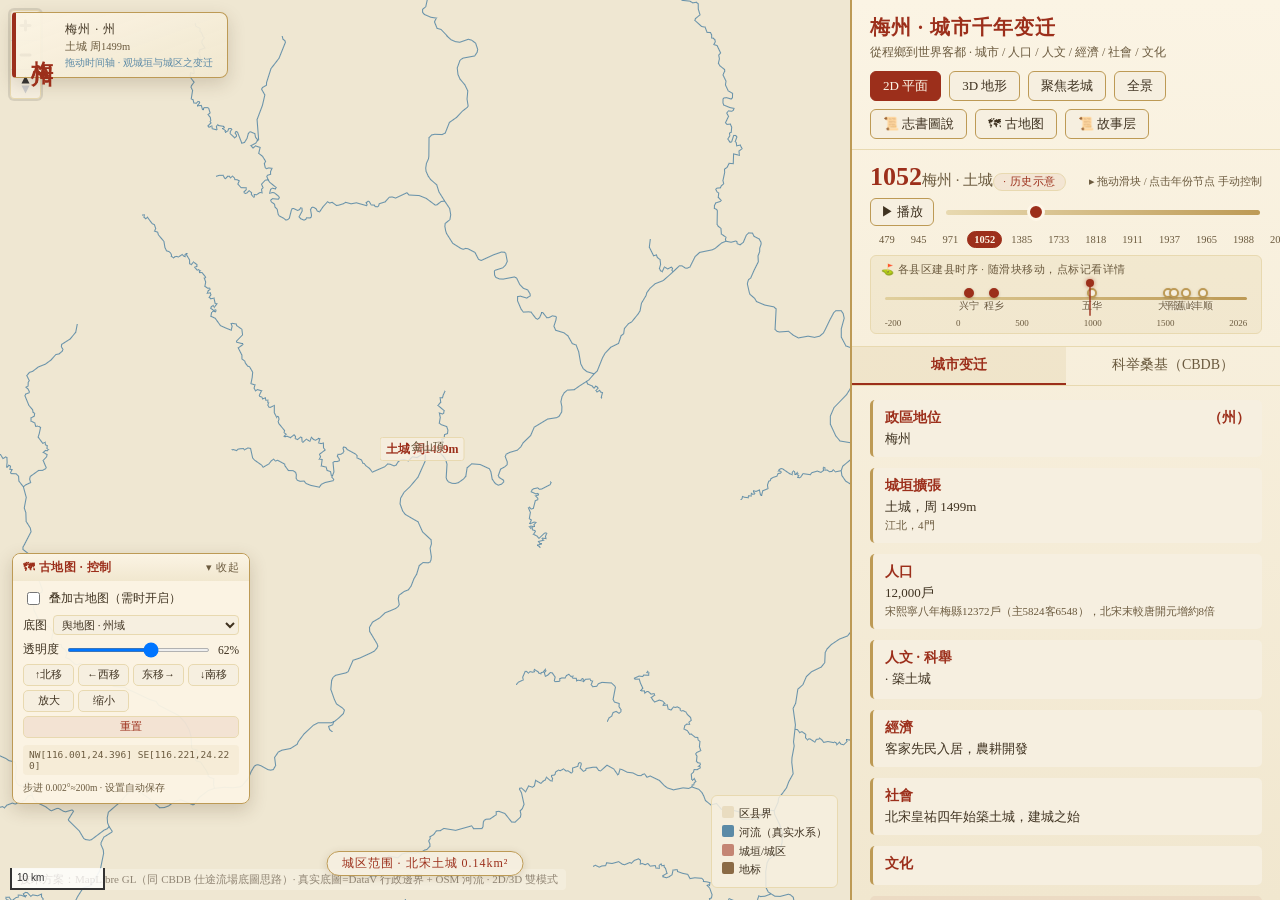
==== commit 96f9414e: "feat: 梅州变迁 v2 数字人文升级——史料图说/城垣配准/民国底图 - 志書圖說面板：16 张《光绪嘉应州志》卷首插图，点击定位地图（AOI/POI）+史料气泡 - 古地图四图源：舆地图/城池图" ====
--- a/city-history/index.html
+++ b/city-history/index.html
@@ -4,7 +4,7 @@
 <meta charset="utf-8" />
 <meta name="viewport" content="width=device-width, initial-scale=1" />
 <title>梅州 · 城市千年变迁｜MapLibre 2D/3D 故事地图</title>
-<link rel="stylesheet" href="vendor/maplibre-gl.css" />
+<link rel="stylesheet" href="vendor/maplibre-gl.css?v=20260817h" />
 <style>
   :root{
     --paper:#efe7d2; --paper2:#f6efe0; --ink:#3f3220; --ink2:#6b5a3e;
@@ -21,6 +21,7 @@
   .lbl-county{font-size:13px;font-weight:bold;color:#5a4a2e;}
   .lbl-land{font-size:11px;color:#5a4a2e;}
   .lbl-wall{font-size:12px;font-weight:bold;color:var(--zhu);background:rgba(246,239,224,.78);padding:1px 5px;border-radius:3px;border:1px solid var(--gold-soft);}
+  .lbl-gate{font-size:11px;font-weight:bold;color:#8a5a2b;background:rgba(246,239,224,.85);padding:1px 4px;border-radius:3px;border:1px solid var(--zhu2);}
   .lbl-river{font-size:10px;color:var(--water);opacity:.85;font-style:italic;}
   /* 右侧面板 */
   #right{width:430px;background:linear-gradient(180deg,#fbf4e4,#f1e7cf);border-left:2px solid var(--gold);display:flex;flex-direction:column;overflow:hidden;}
@@ -56,6 +57,32 @@
   #footnote{position:absolute;left:12px;bottom:10px;font-size:11px;color:rgba(63,50,32,.55);background:rgba(246,239,224,.7);padding:3px 8px;border-radius:4px;pointer-events:none;}
   .legend{position:absolute;right:12px;bottom:12px;background:rgba(246,239,224,.85);border:1px solid var(--gold-soft);border-radius:6px;padding:8px 10px;font-size:11px;color:var(--ink);line-height:1.7;}
   .legend i{display:inline-block;width:12px;height:12px;border-radius:2px;margin-right:5px;vertical-align:-1px;}
+
+  /* 史料气泡（志书图对应地理坐标） */
+  #gazBubble{position:absolute;left:50%;top:38%;transform:translateX(-50%);width:300px;background:rgba(251,244,228,.97);border:1px solid var(--gold);border-radius:10px;box-shadow:0 10px 34px rgba(74,52,20,.32);display:none;z-index:38;padding:0;overflow:hidden;}
+  #gazBubble .gb-head{display:flex;justify-content:space-between;align-items:center;padding:8px 12px;background:linear-gradient(180deg,#fbf4e4,#f1e7cf);border-bottom:1px solid var(--gold-soft);font-size:13px;color:var(--zhu);font-weight:bold;}
+  #gazBubble .gb-close{cursor:pointer;font-size:13px;color:var(--ink2);border:1px solid var(--gold);border-radius:4px;width:20px;height:20px;text-align:center;line-height:16px;background:var(--paper2);}
+  #gazBubble .gb-body{padding:9px 12px 12px;font-size:12px;color:var(--ink);line-height:1.65;}
+  #gazBubble .gb-body img{width:100%;max-height:150px;object-fit:cover;border-radius:6px;border:1px solid var(--gold-soft);margin-bottom:7px;}
+  #gazBubble .gb-desc{margin-bottom:6px;}
+  #gazBubble .gb-src{font-size:10.5px;color:var(--ink2);margin-bottom:8px;}
+  #gazBubble .gb-btn{font-family:inherit;font-size:11.5px;padding:4px 14px;border:1px solid var(--zhu);color:var(--zhu);background:rgba(156,47,27,.06);border-radius:14px;cursor:pointer;}
+  #gazBubble .gb-btn:hover{background:var(--zhu);color:#fdf6e7;}
+  /* ===== 志书图说面板（光绪嘉应州志·卷首图说） ===== */
+  #gazPanel{position:absolute;left:12px;top:120px;width:340px;max-height:70vh;overflow-y:auto;background:rgba(251,244,228,.97);border:1px solid var(--gold);border-radius:8px;box-shadow:0 8px 28px rgba(74,52,20,.22);display:none;z-index:31;padding:0;}
+  #gazPanel .gz-head{padding:10px 14px 8px;border-bottom:1px solid var(--gold-soft);display:flex;justify-content:space-between;align-items:center;position:sticky;top:0;background:linear-gradient(180deg,#fbf4e4,#f5ecd6);border-radius:8px 8px 0 0;}
+  #gazPanel .gz-title{font-size:14px;color:var(--zhu);font-weight:bold;letter-spacing:1px;}
+  #gazPanel .gz-close{cursor:pointer;font-size:15px;color:var(--ink2);border:1px solid var(--gold);border-radius:4px;width:22px;height:22px;text-align:center;line-height:18px;background:var(--paper2);}
+  #gazGrid{display:grid;grid-template-columns:1fr 1fr;gap:7px;padding:10px 12px 12px;}
+  .gz-item{cursor:pointer;border:1px solid var(--gold-soft);border-radius:6px;overflow:hidden;background:var(--paper2);transition:.12s;position:relative;}
+  .gz-item:hover{border-color:var(--zhu);box-shadow:0 2px 10px rgba(74,52,20,.18);}
+  .gz-item img{width:100%;height:88px;object-fit:cover;display:block;border-bottom:1px solid var(--gold-soft);}
+  .gz-item .gz-cap{font-size:10.5px;color:var(--ink);padding:4px 6px;line-height:1.4;text-align:center;}
+  #gazBig{position:absolute;left:50%;top:50%;transform:translate(-50%,-50%);max-width:86vw;max-height:86vh;background:rgba(251,244,228,.98);border:1px solid var(--gold);border-radius:10px;box-shadow:0 10px 40px rgba(74,52,20,.35);display:none;z-index:40;padding:10px 14px;}
+  #gazBig img{max-width:82vw;max-height:70vh;object-fit:contain;border-radius:6px;border:1px solid var(--gold-soft);}
+  #gazBig .gb-cap{font-size:12px;color:var(--ink);margin-top:6px;text-align:center;line-height:1.6;}
+  #gazBig .gb-cap .gb-src{display:block;font-size:10.5px;color:var(--ink2);margin-top:3px;}
+  #gazBig .gb-close{cursor:pointer;position:absolute;top:6px;right:8px;font-size:14px;color:var(--ink2);border:1px solid var(--gold);border-radius:4px;width:22px;height:22px;text-align:center;line-height:18px;background:var(--paper2);}
   /* maplibre 控件配色 */
   .maplibregl-ctrl-group{background:var(--paper2);border:1px solid var(--gold-soft);}
   /* ===== 故事层（新增） ===== */
@@ -183,10 +210,7 @@
       <div class="omp-head"><span>🗺 古地图 · 控制</span><span class="omp-coll" id="ompColl">▾ 收起</span></div>
       <div class="omp-body" id="ompBody">
         <label class="omp-row"><input type="checkbox" id="ompOn"/> 叠加古地图（需时开启）</label>
-        <div class="omp-row">底图 <select id="ompMap" style="flex:1;font-family:inherit;font-size:11px;padding:2px 4px;border:1px solid var(--gold-soft);border-radius:4px;background:var(--paper2);color:var(--ink);">
-          <option value="jyy">舆地图 · 州域（清）</option>
-          <option value="city">城池图 · 州城（咸丰）</option>
-        </select></div>
+        <div class="omp-row">底图 <select id="ompMap" style="flex:1;font-family:inherit;font-size:11px;padding:2px 4px;border:1px solid var(--gold-soft);border-radius:4px;background:var(--paper2);color:var(--ink);"></select></div>
         <div class="omp-row">透明度 <input type="range" id="ompOpacity" min="5" max="100" value="62"/><span id="ompOpVal">62%</span></div>
         <div class="omp-row omp-grid">
           <button class="omp-btn" data-act="n">↑北移</button>
@@ -199,6 +223,7 @@
         </div>
         <div class="omp-row omp-coords" id="ompCoords"></div>
         <div class="omp-row omp-note">步进 0.002°≈200m · 设置自动保存</div>
+        <div class="omp-row omp-note" id="ompMoveTip" style="display:none;"></div>
       </div>
     </div>
     <div class="legend">
@@ -207,6 +232,26 @@
       <div><i style="background:rgba(156,47,27,.55)"></i>城垣/城区</div>
       <div><i style="background:#8a6a45"></i>地标</div>
     </div>
+
+  <!-- 志书图说面板 -->
+  <div id="gazPanel">
+    <div class="gz-head"><div class="gz-title">📜 志書圖說 · 《光緒嘉應州志》卷首</div><div class="gz-close" onclick="toggleGaz(false)">✕</div></div>
+    <div id="gazGrid"></div>
+  </div>
+  <div id="gazBubble">
+    <div class="gb-head"><span id="gbBTitle"></span><span class="gb-close" onclick="closeGazBubble()">✕</span></div>
+    <div class="gb-body">
+      <img id="gbBImg" src="" alt=""/>
+      <div class="gb-desc" id="gbBDesc"></div>
+      <div class="gb-src" id="gbBSrc"></div>
+      <button class="gb-btn" id="gbBBig" onclick="showGazBig(gazBubbleIdx)">查看大圖</button>
+    </div>
+  </div>
+  <div id="gazBig" onclick="if(event.target===this)closeGazBig()">
+    <div class="gb-close" onclick="closeGazBig()">✕</div>
+    <img id="gbImg" src="" alt=""/>
+    <div class="gb-cap" id="gbCap"></div>
+  </div>
     <div id="footnote">技术方案：MapLibre GL（同 CBDB 仕途流場底圖思路）· 真实底圖=DataV 行政邊界 + OSM 河流 · 2D/3D 雙模式</div>
   </div>
 
@@ -219,6 +264,7 @@
         <button class="btn" id="btn3D">3D 地形</button>
         <button class="btn" id="btnFocus">聚焦老城</button>
         <button class="btn" id="btnAll">全景</button>
+        <button class="btn" id="btnGaz" onclick="toggleGaz()">📜 志書圖說</button>
         <button class="btn" id="btnOldMap">🗺 古地图</button>
         <button class="btn" id="btnStory">📜 故事层</button>
       </div>
@@ -276,12 +322,12 @@
   </div>
 </div>
 
-<script src="vendor/maplibre-gl.js"></script>
-<script src="meizhou-geo.js"></script>
-<script src="meizhou-rivers.js"></script>
-<script src="meizhou-data.js"></script>
-<script src="meizhou-walls-geo.js"></script>
-<script src="meizhou-story.js"></script>
+<script src="vendor/maplibre-gl.js?v=20260817h"></script>
+<script src="meizhou-geo.js?v=20260817h"></script>
+<script src="meizhou-rivers.js?v=20260817h"></script>
+<script src="meizhou-data.js?v=20260817h"></script>
+<script src="meizhou-walls-geo.js?v=20260817h"></script>
+<script src="meizhou-story.js?v=20260817h"></script>
 <script>
 /* ============================================================
  * 梅州城市千年变迁 · MapLibre 2D/3D 故事地圖
@@ -356,15 +402,20 @@
   { id:"jyy",  name:"舆地图 · 州域", url:"images/jiaying_old_map.jpg",
     coords:[[116.001,24.3959],[116.221,24.3959],[116.221,24.2201],[116.001,24.2201]] },
   { id:"city", name:"城池图 · 州城", url:"images/jiaying_city_map.jpg",
-    coords:[[116.0988,24.3165],[116.122,24.3165],[116.122,24.3005],[116.0988,24.3005]] }
+    coords:[[116.0988,24.3165],[116.122,24.3165],[116.122,24.3005],[116.0988,24.3005]] },
+  { id:"ccts", name:"民國測繪圖 · 廣東五萬分一", type:"tiles",
+    tiles:["https://gis.sinica.edu.tw/ccts/file-exists.php?img=China_50K_Guangdong-png-{z}-{x}-{y}"],
+    minzoom:5, maxzoom:17 },
+  { id:"mx1935", name:"梅縣市區全圖 · 1935", url:"images/meixian_1935.jpg",
+    coords:[[116.096,24.318],[116.126,24.318],[116.126,24.302],[116.096,24.302]] }
 ];
 function getOldMap(){ return OLD_MAPS.find(m=>m.id===oldMapId)||OLD_MAPS[0]; }
 function omLoad(){ try{ return JSON.parse(localStorage.getItem("mz_oldmap")||"null"); }catch(e){ return null; } }
 function omSave(){ try{ localStorage.setItem("mz_oldmap", JSON.stringify({coords:oldMapCoords,opacity:oldMapOpacity,on:oldMapOn,mapId:oldMapId})); }catch(e){} }
 const _om = omLoad();
 let oldMapId = _om && _om.mapId ? _om.mapId : "jyy";
-const OLD_MAP_DEFAULT = getOldMap().coords.map(p=>[p[0],p[1]]);
-let oldMapCoords = _om && _om.coords ? _om.coords : OLD_MAP_DEFAULT.map(p=>[p[0],p[1]]);
+const OLD_MAP_DEFAULT = (getOldMap().coords||OLD_MAPS[0].coords).map(p=>[p[0],p[1]]); // tiles 类型无 coords，回退图片默认坐标
+let oldMapCoords = (_om && _om.coords && Array.isArray(_om.coords)) ? _om.coords : OLD_MAP_DEFAULT.map(p=>[p[0],p[1]]);
 let oldMapOpacity = _om && typeof _om.opacity==="number" ? _om.opacity : 0.62;
 let oldMapOn = _om ? !!_om.on : false;   // 默认不叠加，需要时开启
 
@@ -373,7 +424,11 @@
   const m = getOldMap();
   const tryAdd = ()=>{
     try{
-      map.addSource("oldmap",{ type:"image", url:m.url, coordinates:oldMapCoords });
+      if(m.type==="tiles"){
+        map.addSource("oldmap",{ type:"raster", tiles:m.tiles, tileSize:256, minzoom:m.minzoom||5, maxzoom:m.maxzoom||17 });
+      }else{
+        map.addSource("oldmap",{ type:"image", url:m.url, coordinates:oldMapCoords });
+      }
       map.addLayer({ id:"oldmap-raster", type:"raster", source:"oldmap",
         paint:{ "raster-opacity":oldMapOpacity, "raster-resampling":"linear" } }, "county-fill");
       cb&&cb();
@@ -388,7 +443,7 @@
     try{ map.removeLayer("oldmap-raster"); map.removeSource("oldmap"); }catch(e){}
   }
   const m = getOldMap();
-  oldMapCoords = m.coords.map(p=>[p[0],p[1]]);
+  oldMapCoords = (m.coords||OLD_MAP_DEFAULT).map(p=>[p[0],p[1]]);
   const mode = T[idx].year>=1912 ? "modern" : T[idx].year>=1385 ? "mingqing" : "ancient";
   if(oldMapOn) ensureOldMapLayer(()=>applyOldMap(mode));
   updateOldMapUI(); omSave();
@@ -406,6 +461,11 @@
   if(src){ try{ src.setCoordinates(oldMapCoords); }catch(e){} }
 }
 function adjustOldMap(act){
+  if(getOldMap().type==="tiles"){
+    const t=document.getElementById("ompMoveTip");
+    if(t){ t.textContent="瓦片圖已精確對齊，無需微調"; t.style.display="block"; setTimeout(()=>{t.style.display="none";},1800); }
+    return;
+  }
   const c = oldMapCoords;
   const cx=(c[0][0]+c[2][0])/2, cy=(c[0][1]+c[2][1])/2, d=0.002;
   if(act==="n") c.forEach(p=>p[1]+=d);
@@ -421,7 +481,19 @@
   document.getElementById("ompOn").checked = oldMapOn;
   document.getElementById("ompOpacity").value = Math.round(oldMapOpacity*100);
   document.getElementById("ompOpVal").textContent = Math.round(oldMapOpacity*100)+"%";
+  const omSel = document.getElementById("ompMap");
+  if(omSel && omSel.options.length !== OLD_MAPS.length){
+    omSel.innerHTML = "";
+    OLD_MAPS.forEach(m=>{ const o=document.createElement("option"); o.value=m.id; o.textContent=m.name; omSel.appendChild(o); });
+  }
   document.getElementById("ompMap").value = oldMapId;
+  const isTiles = getOldMap().type==="tiles";
+  document.querySelectorAll("#oldMapPanel .omp-btn[data-act]").forEach(b=>{
+    b.disabled = isTiles && b.dataset.act!=="reset";
+    b.style.opacity = isTiles && b.dataset.act!=="reset" ? "0.4" : "1";
+  });
+  const tip=document.getElementById("ompMoveTip");
+  if(tip) tip.textContent = isTiles ? "瓦片圖已精確對齊，無需微調" : "";
   document.getElementById("ompCoords").innerHTML =
     "NW["+oldMapCoords[0][0].toFixed(3)+","+oldMapCoords[0][1].toFixed(3)+"] SE["+oldMapCoords[2][0].toFixed(3)+","+oldMapCoords[2][1].toFixed(3)+"]";
 }
@@ -566,7 +638,9 @@
   const feats=[];
   const GEO = window.MZ_WALLS_GEO;
   if(GEO && GEO.features && GEO.features.length){
-    const matched = GEO.features.filter(f=>f.properties && f.properties.year===item.year);
+    const matched = GEO.features.filter(f=>f.properties && f.properties.year===item.year && f.geometry.type==="Polygon");
+    GEO.features.filter(f=>f.properties && f.properties.year===item.year && f.geometry.type==="Point")
+      .forEach(f=>{ const c=f.geometry.coordinates; addLabel(c[0],c[1],f.properties.name||"城門","lbl-gate"); });
     matched.forEach(f=>{
       const mat = f.properties.material || "";
       const ancient = mat!=="現代城區";
@@ -640,6 +714,128 @@
   else clearInterval(timer);
 });
 
+
+
+/* ---------- 面板拖拽（志書圖說/古地圖/故事卡） ---------- */
+function makeDraggable(panelId, handleSel){
+  const p=document.getElementById(panelId);
+  const h=p&&p.querySelector(handleSel);
+  if(!p||!h) return;
+  let sx,sy,ox,oy,moved=false,drag=false;
+  h.addEventListener("mousedown",e=>{
+    moved=false; drag=false;               // 每次按下都重置，防 moved 残留吞掉点击
+    if(e.target.closest("button,input,select,label,.gz-close,.sc-close,.omp-coll")) return;
+    drag=true; sx=e.clientX; sy=e.clientY;
+    const r=p.getBoundingClientRect(); ox=r.left; oy=r.top;
+    e.preventDefault();
+  });
+  document.addEventListener("mousemove",e=>{
+    if(!drag) return;
+    const dx=e.clientX-sx, dy=e.clientY-sy;
+    if(Math.abs(dx)>3||Math.abs(dy)>3) moved=true;
+    if(moved){ p.style.left=(ox+dx)+"px"; p.style.top=(oy+dy)+"px"; p.style.right="auto"; p.style.bottom="auto"; }
+  });
+  document.addEventListener("mouseup",()=>{
+    if(moved){
+      const kill=ev=>{ ev.stopPropagation(); ev.preventDefault(); document.removeEventListener("click",kill,true); };
+      document.addEventListener("click",kill,true);
+      setTimeout(()=>document.removeEventListener("click",kill,true),80);
+    }
+    moved=false; drag=false;               // 关键：mouseup 后重置，防止后续点击被误吞
+  });
+}
+function bindDrag(panelId, handleSel){
+  const try_=()=>{
+    const p=document.getElementById(panelId);
+    if(p && p.querySelector(handleSel)){ makeDraggable(panelId, handleSel); return; }
+    setTimeout(try_, 400);
+  };
+  try_();
+}
+window.addEventListener("load",()=>{
+  bindDrag("gazPanel",".gz-head");
+  bindDrag("oldMapPanel",".omp-head");
+  bindDrag("storyCard",".sc-head");
+});
+
+/* ---------- 志书图说（《光绪嘉应州志》卷首图说 16 图，2026-08-17 新收史料） ---------- */
+const GAZ_IMAGES = [
+  { f:"24_嘉應州輿圖(疆域總圖).jpg", t:"嘉應州輿圖 · 疆域總圖", d:"卷首圖第一：有圖有說統入地形志。圖載每格方十里，州境北極出地最北25度06分、最南24度19分", y:"光緒二十四年(1898)", geo:{type:"aoi", bounds:[[116.00,24.22],[116.225,24.40]]} },
+  { f:"25_嘉應州輿圖續(含經緯度表).jpg", t:"嘉應州輿圖續 · 經緯度表", d:"合三十六堡，東西一百二十里有奇，南北一百五十里有奇", y:"1898", geo:{type:"aoi", bounds:[[116.00,24.22],[116.225,24.40]]} },
+  { f:"27_嘉應州總圖+四縣圖.jpg", t:"嘉應州總圖 · 四縣圖", d:"州域總圖與興寧、長樂、平遠、鎮平四縣圖", y:"1898", geo:{type:"aoi", bounds:[[115.70,23.90],[116.60,24.70]]} },
+  { f:"28_程鄉縣圖.jpg", t:"程鄉縣圖", d:"附郭縣圖（今梅江/梅縣區一帶）", y:"1898", geo:{type:"aoi", bounds:[[116.00,24.22],[116.23,24.35]]} },
+  { f:"29_城池圖.jpg", t:"城池圖 ★", d:"州城圖：城周九百八十五丈、高連女牆二丈六尺、厚二丈，城門五皆有樓；南曰老南門樓曰凌風。上南下北，東北角有折", y:"1898", geo:{type:"aoi", bounds:[[116.104,24.304],[116.118,24.315]]} },
+  { f:"30_學宮圖.jpg", t:"學宮圖", d:"學宮（文廟）在城內，戟門左名宦祠、右鄉賢祠，前泮池櫺星門", y:"1898", geo:{type:"poi", lon:116.111, lat:24.308, zoom:15} },
+  { f:"31_州署圖.jpg", t:"州署圖", d:"州署衙門佈局（今梅江區政府一帶）", y:"1898", geo:{type:"poi", lon:116.1105, lat:24.3105, zoom:15} },
+  { f:"32_營汛圖.jpg", t:"營汛圖", d:"營汛防務佈防（州城內）", y:"1898", geo:{type:"aoi", bounds:[[116.105,24.305],[116.117,24.314]]} },
+  { f:"33_津梁圖.jpg", t:"津梁圖", d:"橋渡津梁分佈（梅江/程江，案例B 素材）", y:"1898", geo:{type:"aoi", bounds:[[116.100,24.298],[116.140,24.310]]} },
+  { f:"34_市廛圖.jpg", t:"市廛圖", d:"市場商業街區（凌風路/下市，案例C 素材）", y:"1898", geo:{type:"aoi", bounds:[[116.107,24.306],[116.122,24.311]]} },
+  { f:"35_坊都圖.jpg", t:"坊都圖", d:"街坊都圖（攀桂坊/紅杏坊等）", y:"1898", geo:{type:"aoi", bounds:[[116.103,24.305],[116.120,24.312]]} },
+  { f:"36_寺觀圖.jpg", t:"寺觀圖", d:"寺廟道觀分佈（案例A 物質載體）", y:"1898", geo:{type:"aoi", bounds:[[116.104,24.302],[116.120,24.315]]} },
+  { f:"37_學宮圖二.jpg", t:"學宮圖（二）", d:"學宮另一幅", y:"1898", geo:{type:"poi", lon:116.111, lat:24.308, zoom:15} },
+  { f:"38_書院圖.jpg", t:"書院圖 ★", d:"書院分佈（培風/七賢/錦江/周溪/東山書院，案例A 核心）", y:"1898", geo:{type:"aoi", bounds:[[116.108,24.305],[116.124,24.313]]} },
+  { f:"39_祠廟圖.jpg", t:"祠廟圖 ★", d:"祠廟分佈（案例A 核心）", y:"1898", geo:{type:"aoi", bounds:[[116.105,24.305],[116.117,24.314]]} },
+  { f:"40_墳墓圖.jpg", t:"墳墓圖", d:"塚墓（州城郊外）", y:"1898", geo:{type:"aoi", bounds:[[116.100,24.298],[116.120,24.312]]} }
+];
+function toggleGaz(force){
+  const p=document.getElementById("gazPanel");
+  const show = force===undefined ? (getComputedStyle(p).display==="none") : force;
+  p.style.display = show?"block":"none";
+  document.getElementById("btnGaz").classList.toggle("active",show);
+  if(show) renderGazGrid();
+}
+function renderGazGrid(){
+  const g=document.getElementById("gazGrid"); g.innerHTML="";
+  GAZ_IMAGES.forEach((im,i)=>{
+    const d=document.createElement("div"); d.className="gz-item";
+    d.innerHTML = `<img src="images/gazetteer/${im.f}" loading="lazy" alt="${im.t}"/><div class="gz-cap">${im.t}<br><span style="color:var(--ink2);font-size:9.5px">${im.y}</span></div>`;
+    d.onclick=()=>showGazOnMap(i);
+    g.appendChild(d);
+  });
+}
+function showGazBig(i){
+  const im=GAZ_IMAGES[i];
+  document.getElementById("gbImg").src="images/gazetteer/"+im.f;
+  document.getElementById("gbCap").innerHTML = `<b>${im.t}</b>（${im.y}）<br>${im.d}<span class="gb-src">出處：《光緒嘉應州志》卷首·圖說（國圖 NLC403 掃描本）</span>`;
+  document.getElementById("gazBig").style.display="block";
+}
+function closeGazBig(){ document.getElementById("gazBig").style.display="none"; }
+
+/* ---------- 志书图 → 地图定位（Geo-IIIF 落位）+ 史料气泡 ---------- */
+let gazBubbleIdx = -1;
+function showGazOnMap(i){
+  const im = GAZ_IMAGES[i];
+  gazBubbleIdx = i;
+  clearGazGeo();
+  if(im.geo && im.geo.type==="aoi"){
+    const b = im.geo.bounds;
+    try{ map.fitBounds([[b[0][0],b[0][1]],[b[1][0],b[1][1]]],{padding:{top:90,bottom:90,left:100,right:120},duration:900,maxZoom:14.6}); }catch(e){}
+    if(!map.getSource("gaz-aoi")) map.addSource("gaz-aoi",{type:"geojson",data:{type:"FeatureCollection",features:[]}});
+    if(!map.getLayer("gaz-aoi-fill")) map.addLayer({id:"gaz-aoi-fill",type:"fill",source:"gaz-aoi",paint:{"fill-color":"#bd9a55","fill-opacity":0.22}});
+    if(!map.getLayer("gaz-aoi-line")) map.addLayer({id:"gaz-aoi-line",type:"line",source:"gaz-aoi",paint:{"line-color":"#9c2f1b","line-width":2,"line-dasharray":[2,2]}});
+    try{ map.getSource("gaz-aoi").setData({type:"FeatureCollection",features:[{type:"Feature",properties:{},geometry:{type:"Polygon",coordinates:[[[b[0][0],b[0][1]],[b[1][0],b[0][1]],[b[1][0],b[1][1]],[b[0][0],b[1][1]],[b[0][0],b[0][1]]]]}}]}); }catch(e){}
+  } else if(im.geo && im.geo.type==="poi"){
+    try{ map.flyTo({center:[im.geo.lon,im.geo.lat],zoom:im.geo.zoom||14.5,duration:1100}); }catch(e){}
+    if(!map.getSource("gaz-poi")) map.addSource("gaz-poi",{type:"geojson",data:{type:"FeatureCollection",features:[]}});
+    if(!map.getLayer("gaz-poi-c")) map.addLayer({id:"gaz-poi-c",type:"circle",source:"gaz-poi",paint:{"circle-radius":9,"circle-color":"#9c2f1b","circle-stroke-color":"#fdf6e7","circle-stroke-width":2.5}});
+    try{ map.getSource("gaz-poi").setData({type:"FeatureCollection",features:[{type:"Feature",properties:{},geometry:{type:"Point",coordinates:[im.geo.lon,im.geo.lat]}}]}); }catch(e){}
+  }
+  showGazBubble(i);
+}
+function clearGazGeo(){
+  try{ if(map.getSource("gaz-aoi")) map.getSource("gaz-aoi").setData({type:"FeatureCollection",features:[]}); }catch(e){}
+  try{ if(map.getSource("gaz-poi")) map.getSource("gaz-poi").setData({type:"FeatureCollection",features:[]}); }catch(e){}
+}
+function showGazBubble(i){
+  const im = GAZ_IMAGES[i];
+  const b = document.getElementById("gazBubble");
+  document.getElementById("gbBImg").src = "images/gazetteer/"+im.f;
+  document.getElementById("gbBTitle").textContent = im.t+"（"+im.y+"）";
+  document.getElementById("gbBDesc").textContent = im.d;
+  document.getElementById("gbBSrc").textContent = "出處：《光緒嘉應州志》卷首·圖說（國圖 NLC403 掃描本）";
+  b.style.display = "block";
+}
+function closeGazBubble(){ document.getElementById("gazBubble").style.display="none"; clearGazGeo(); }
 /* ---------- 2D / 3D 切換 ---------- */
 const btn2D=document.getElementById("btn2D"), btn3D=document.getElementById("btn3D");
 function setMode(mode){
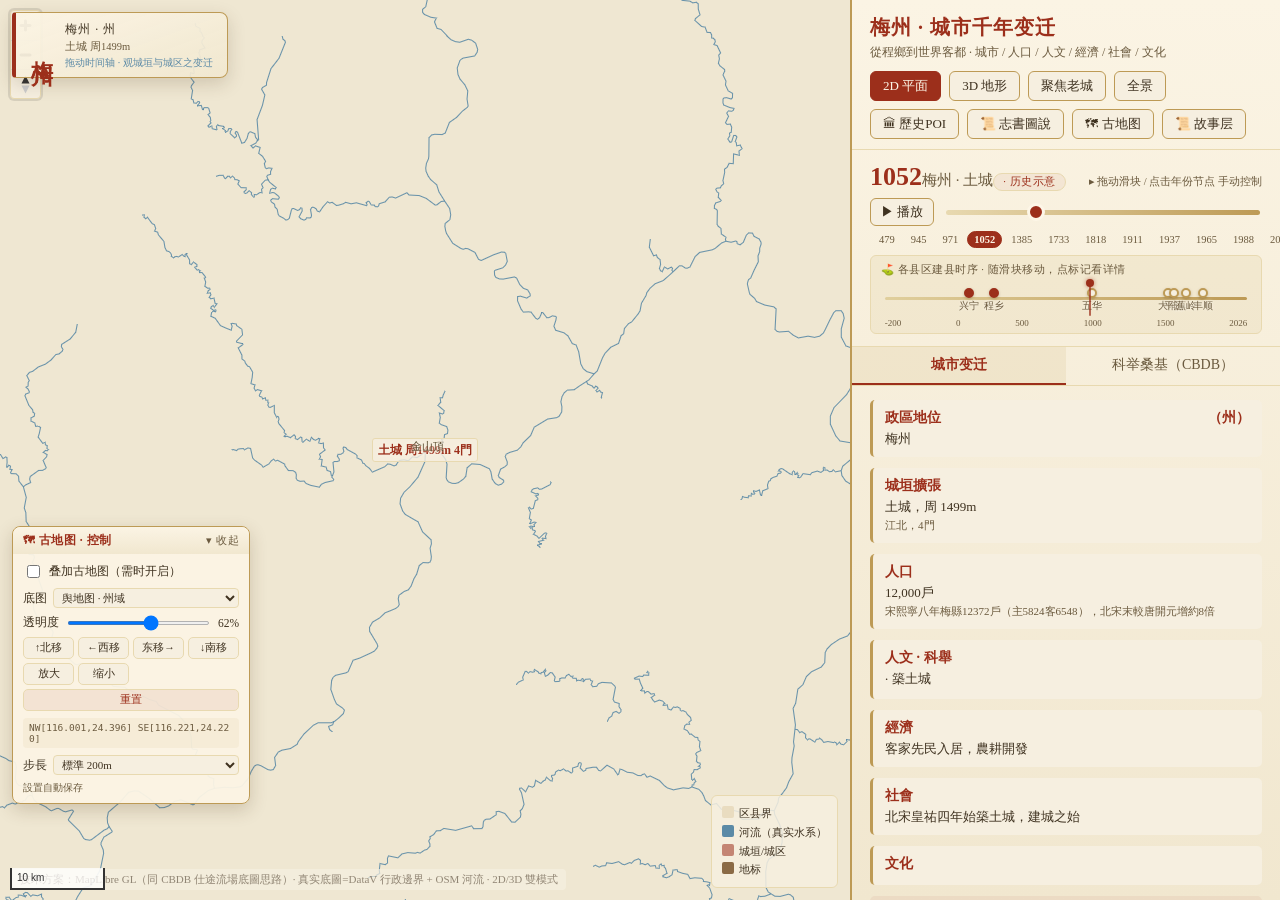
==== commit d41e6b40: "feat: 历史POI图层(35点/7类图标) + 隐藏示意框 + 民国图配准工具 - 历史 POI：35 个点位跨全市域（书院9/祠庙11/古迹6/人物4/津梁2/产业2/侨乡1），   覆盖老城+" ====
--- a/city-history/index.html
+++ b/city-history/index.html
@@ -4,7 +4,7 @@
 <meta charset="utf-8" />
 <meta name="viewport" content="width=device-width, initial-scale=1" />
 <title>梅州 · 城市千年变迁｜MapLibre 2D/3D 故事地图</title>
-<link rel="stylesheet" href="vendor/maplibre-gl.css?v=20260817h" />
+<link rel="stylesheet" href="vendor/maplibre-gl.css?v=20260817m" />
 <style>
   :root{
     --paper:#efe7d2; --paper2:#f6efe0; --ink:#3f3220; --ink2:#6b5a3e;
@@ -68,6 +68,20 @@
   #gazBubble .gb-src{font-size:10.5px;color:var(--ink2);margin-bottom:8px;}
   #gazBubble .gb-btn{font-family:inherit;font-size:11.5px;padding:4px 14px;border:1px solid var(--zhu);color:var(--zhu);background:rgba(156,47,27,.06);border-radius:14px;cursor:pointer;}
   #gazBubble .gb-btn:hover{background:var(--zhu);color:#fdf6e7;}
+  /* 历史 POI 图标气泡 */
+  .poi-marker{display:flex;flex-direction:column;align-items:center;cursor:pointer;pointer-events:auto;transform:translate(-50%,-100%);}
+  .poi-marker img{width:34px;height:34px;border-radius:8px;box-shadow:0 2px 8px rgba(74,52,20,.3);transition:.15s;background:rgba(246,239,224,.95);}
+  .poi-marker:hover img{transform:scale(1.18);box-shadow:0 4px 14px rgba(156,47,27,.4);}
+  .poi-marker span{font-size:10px;color:var(--ink);background:rgba(246,239,224,.88);border:1px solid var(--gold-soft);border-radius:8px;padding:0 5px;margin-top:2px;white-space:nowrap;text-shadow:0 0 3px #f6efe0;}
+  .poi-marker:hover span{color:var(--zhu);font-weight:bold;}
+  #poiBubble{position:absolute;left:50%;top:38%;transform:translateX(-50%);width:310px;background:rgba(251,244,228,.97);border:1px solid var(--gold);border-radius:10px;box-shadow:0 10px 34px rgba(74,52,20,.32);display:none;z-index:39;padding:0;overflow:hidden;}
+  #poiBubble .gb-head{display:flex;justify-content:space-between;align-items:center;padding:8px 12px;background:linear-gradient(180deg,#fbf4e4,#f1e7cf);border-bottom:1px solid var(--gold-soft);font-size:13px;color:var(--zhu);font-weight:bold;}
+  #poiBubble .gb-close{cursor:pointer;font-size:13px;color:var(--ink2);border:1px solid var(--gold);border-radius:4px;width:20px;height:20px;text-align:center;line-height:16px;background:var(--paper2);}
+  #poiBubble .gb-body{padding:10px 12px 12px;font-size:12px;color:var(--ink);line-height:1.7;}
+  #poiBubble .gb-meta{display:flex;gap:6px;margin-bottom:7px;flex-wrap:wrap;}
+  #poiBubble .gb-tag{font-size:10.5px;padding:2px 8px;border-radius:10px;background:rgba(156,47,27,.08);color:var(--zhu);border:1px solid var(--gold-soft);}
+  #poiBubble .gb-desc{margin-bottom:6px;}
+  #poiBubble .gb-src{font-size:10.5px;color:var(--ink2);border-top:1px dashed var(--gold-soft);padding-top:6px;}
   /* ===== 志书图说面板（光绪嘉应州志·卷首图说） ===== */
   #gazPanel{position:absolute;left:12px;top:120px;width:340px;max-height:70vh;overflow-y:auto;background:rgba(251,244,228,.97);border:1px solid var(--gold);border-radius:8px;box-shadow:0 8px 28px rgba(74,52,20,.22);display:none;z-index:31;padding:0;}
   #gazPanel .gz-head{padding:10px 14px 8px;border-bottom:1px solid var(--gold-soft);display:flex;justify-content:space-between;align-items:center;position:sticky;top:0;background:linear-gradient(180deg,#fbf4e4,#f5ecd6);border-radius:8px 8px 0 0;}
@@ -222,7 +236,14 @@
           <button class="omp-btn" data-act="reset">重置</button>
         </div>
         <div class="omp-row omp-coords" id="ompCoords"></div>
-        <div class="omp-row omp-note">步进 0.002°≈200m · 设置自动保存</div>
+        <div class="omp-row"><span style="flex-shrink:0">步長</span>
+          <select id="ompStep" style="flex:1;font-family:inherit;font-size:11px;padding:2px 4px;border:1px solid var(--gold-soft);border-radius:4px;background:var(--paper2);color:var(--ink);">
+            <option value="0.0005">精細 50m</option>
+            <option value="0.001">細 100m</option>
+            <option value="0.002" selected>標準 200m</option>
+            <option value="0.005">粗 500m</option>
+          </select></div>
+        <div class="omp-row omp-note">設置自動保存</div>
         <div class="omp-row omp-note" id="ompMoveTip" style="display:none;"></div>
       </div>
     </div>
@@ -247,6 +268,14 @@
       <button class="gb-btn" id="gbBBig" onclick="showGazBig(gazBubbleIdx)">查看大圖</button>
     </div>
   </div>
+  <div id="poiBubble">
+    <div class="gb-head"><span id="pbTitle"></span><span class="gb-close" onclick="closePoiBubble()">✕</span></div>
+    <div class="gb-body">
+      <div class="gb-meta" id="pbMeta"></div>
+      <div class="gb-desc" id="pbDesc"></div>
+      <div class="gb-src" id="pbSrc"></div>
+    </div>
+  </div>
   <div id="gazBig" onclick="if(event.target===this)closeGazBig()">
     <div class="gb-close" onclick="closeGazBig()">✕</div>
     <img id="gbImg" src="" alt=""/>
@@ -264,6 +293,7 @@
         <button class="btn" id="btn3D">3D 地形</button>
         <button class="btn" id="btnFocus">聚焦老城</button>
         <button class="btn" id="btnAll">全景</button>
+        <button class="btn" id="btnPois" onclick="togglePois()">🏛 歷史POI</button>
         <button class="btn" id="btnGaz" onclick="toggleGaz()">📜 志書圖說</button>
         <button class="btn" id="btnOldMap">🗺 古地图</button>
         <button class="btn" id="btnStory">📜 故事层</button>
@@ -322,12 +352,13 @@
   </div>
 </div>
 
-<script src="vendor/maplibre-gl.js?v=20260817h"></script>
-<script src="meizhou-geo.js?v=20260817h"></script>
-<script src="meizhou-rivers.js?v=20260817h"></script>
-<script src="meizhou-data.js?v=20260817h"></script>
-<script src="meizhou-walls-geo.js?v=20260817h"></script>
-<script src="meizhou-story.js?v=20260817h"></script>
+<script src="vendor/maplibre-gl.js?v=20260817m"></script>
+<script src="meizhou-geo.js?v=20260817m"></script>
+<script src="meizhou-rivers.js?v=20260817m"></script>
+<script src="meizhou-data.js?v=20260817m"></script>
+<script src="meizhou-walls-geo.js?v=20260817m"></script>
+<script src="meizhou-story.js?v=20260817m"></script>
+<script src="meizhou-pois.js?v=20260817m"></script>
 <script>
 /* ============================================================
  * 梅州城市千年变迁 · MapLibre 2D/3D 故事地圖
@@ -407,7 +438,9 @@
     tiles:["https://gis.sinica.edu.tw/ccts/file-exists.php?img=China_50K_Guangdong-png-{z}-{x}-{y}"],
     minzoom:5, maxzoom:17 },
   { id:"mx1935", name:"梅縣市區全圖 · 1935", url:"images/meixian_1935.jpg",
-    coords:[[116.096,24.318],[116.126,24.318],[116.126,24.302],[116.096,24.302]] }
+    coords:[[116.096,24.318],[116.126,24.318],[116.126,24.302],[116.096,24.302]] },
+  { id:"ccts16", name:"民國測繪圖·老城(可微調)", url:"images/ccts_laocheng_z16.jpg",
+    coords:[[116.09802,24.31707],[116.12,24.31707],[116.12,24.29704],[116.09802,24.29704]] }
 ];
 function getOldMap(){ return OLD_MAPS.find(m=>m.id===oldMapId)||OLD_MAPS[0]; }
 function omLoad(){ try{ return JSON.parse(localStorage.getItem("mz_oldmap")||"null"); }catch(e){ return null; } }
@@ -460,14 +493,19 @@
   const src = map.getSource("oldmap");
   if(src){ try{ src.setCoordinates(oldMapCoords); }catch(e){} }
 }
+let ompStep = 0.002;
+document.addEventListener("DOMContentLoaded",()=>{
+  const ss=document.getElementById("ompStep");
+  if(ss) ss.addEventListener("change",()=>{ ompStep = parseFloat(ss.value); });
+});
 function adjustOldMap(act){
   if(getOldMap().type==="tiles"){
     const t=document.getElementById("ompMoveTip");
     if(t){ t.textContent="瓦片圖已精確對齊，無需微調"; t.style.display="block"; setTimeout(()=>{t.style.display="none";},1800); }
     return;
   }
-  const c = oldMapCoords;
-  const cx=(c[0][0]+c[2][0])/2, cy=(c[0][1]+c[2][1])/2, d=0.002;
+  const c = oldMapCoords, d = ompStep;
+  const cx=(c[0][0]+c[2][0])/2, cy=(c[0][1]+c[2][1])/2;
   if(act==="n") c.forEach(p=>p[1]+=d);
   if(act==="s") c.forEach(p=>p[1]-=d);
   if(act==="e") c.forEach(p=>p[0]+=d);
@@ -650,14 +688,7 @@
       feats.push(clone);
     });
   }
-  // 无精确数据时回退到示意性 wall.geom
-  if(feats.length===0 && item.wall && item.wall.geom){
-    const ancient = item.wall.material!=="現代城區";
-    const h = ancient ? 14 : (item.wall.material==="舊城牆拆除"?8:55);
-    feats.push({ type:"Feature",
-      properties:{ ancient:ancient?1:0, height:h, name:item.wall.material+"·"+item.year },
-      geometry:{ type:"Polygon", coordinates:[item.wall.geom] } });
-  }
+  // 示意城墙框已隐藏（2026-08-17 应要求），仅精确配准数据才渲染
   const ws = map.getSource("walls");
   if(ws) ws.setData({ type:"FeatureCollection", features:feats });
 
@@ -682,7 +713,8 @@
     const n=labelGeom.length-1; lon/=n; lat/=n;
     addLabel(lon,lat,labelText,"lbl-wall");
   }
-  LAND.filter(m=>m.year<=item.year).forEach(m=>{
+  if(poiOn) renderPois();  // 历史 POI（图标气泡）；未开启时用简洁文字地标
+  if(!poiOn) LAND.filter(m=>m.year<=item.year).forEach(m=>{
     addLabel(m.lon,m.lat,m.name,"lbl-land");
   });
 
@@ -757,6 +789,46 @@
   bindDrag("oldMapPanel",".omp-head");
   bindDrag("storyCard",".sc-head");
 });
+
+
+/* ---------- 历史 POI（图标气泡 + 时间过滤 + 详情） ---------- */
+let poiOn = false, poiMarkers = [];
+function togglePois(force){
+  poiOn = force===undefined ? !poiOn : force;
+  document.getElementById("btnPois").classList.toggle("active",poiOn);
+  renderPois();
+}
+function mergedPois(){
+  const seen = new Set(), out = [];
+  (window.MZ_POIS||[]).forEach(p=>{ seen.add(p.name); out.push(p); });
+  (window.MZ_LANDMARKS||[]).forEach(l=>{
+    if(!seen.has(l.name)) out.push({ name:l.name, lon:l.lon, lat:l.lat, year:l.year||479,
+      cat:"古迹", icon:"gate", desc:l.story||"", source:"现有地标" });
+  });
+  return out;
+}
+function renderPois(){
+  clearPois();
+  if(!poiOn || typeof map==="undefined" || !map.loaded()) return;
+  const curYear = T[idx].year;
+  mergedPois().filter(p=>p.year<=curYear).forEach(p=>{
+    const el = document.createElement("div");
+    el.className = "poi-marker";
+    el.innerHTML = `<img src="icons/hist/${p.icon||"gate"}.png" alt=""/><span>${p.name}</span>`;
+    el.addEventListener("click",()=>showPoiBubble(p));
+    try{ poiMarkers.push(new maplibregl.Marker({element:el}).setLngLat([p.lon,p.lat]).addTo(map)); }catch(e){}
+  });
+}
+function clearPois(){ poiMarkers.forEach(m=>m.remove()); poiMarkers=[]; }
+function showPoiBubble(p){
+  document.getElementById("pbTitle").textContent = p.name;
+  document.getElementById("pbMeta").innerHTML =
+    `<span class="gb-tag">${p.cat||"古迹"}</span><span class="gb-tag">${p.year}年</span>`;
+  document.getElementById("pbDesc").textContent = p.desc||"";
+  document.getElementById("pbSrc").textContent = "出處："+(p.source||"史料");
+  document.getElementById("poiBubble").style.display = "block";
+}
+function closePoiBubble(){ document.getElementById("poiBubble").style.display="none"; }
 
 /* ---------- 志书图说（《光绪嘉应州志》卷首图说 16 图，2026-08-17 新收史料） ---------- */
 const GAZ_IMAGES = [
@@ -1066,26 +1138,11 @@
   tryAdd();
 }
 function renderUrban(){
+  // 城区范围框已隐藏（2026-08-17 应要求，示意框与民国图叠加干扰；数据保留在 STORY.urbanGrowth）
   const src = map.getSource("urban");
-  if(!src) return;
-  const curYear = T[idx].year;
   const urbanLabel=document.getElementById("urbanLabel");
-  // ★ 年轮式叠加：显示 <= 当前年份的所有城区切片（老→新，透明度递增强调最新）
-  const layers=[];
-  (STORY.urbanGrowth||[]).forEach(u=>{
-    if(u.year<=curYear)
-      layers.push({ type:"Feature", properties:{year:u.year,label:u.label,latest:(u.year===curYear?1:0)},
-                    geometry:{ type:"Polygon", coordinates:[u.geom] } });
-  });
-  if(layers.length){
-    src.setData({ type:"FeatureCollection", features:layers });
-    const latest = layers[layers.length-1].properties;
-    urbanLabel.textContent = "城区范围 · "+latest.label+(layers.length>1?("（历代轮廓 "+layers.length+" 环叠加）"):"");
-    urbanLabel.style.display="block";
-  } else {
-    src.setData({ type:"FeatureCollection", features:[] });
-    urbanLabel.style.display="none";
-  }
+  if(src){ try{ src.setData({ type:"FeatureCollection", features:[] }); }catch(e){} }
+  if(urbanLabel) urbanLabel.style.display="none";
 }
 
 /* ---------- 古地名铭牌 ---------- */
